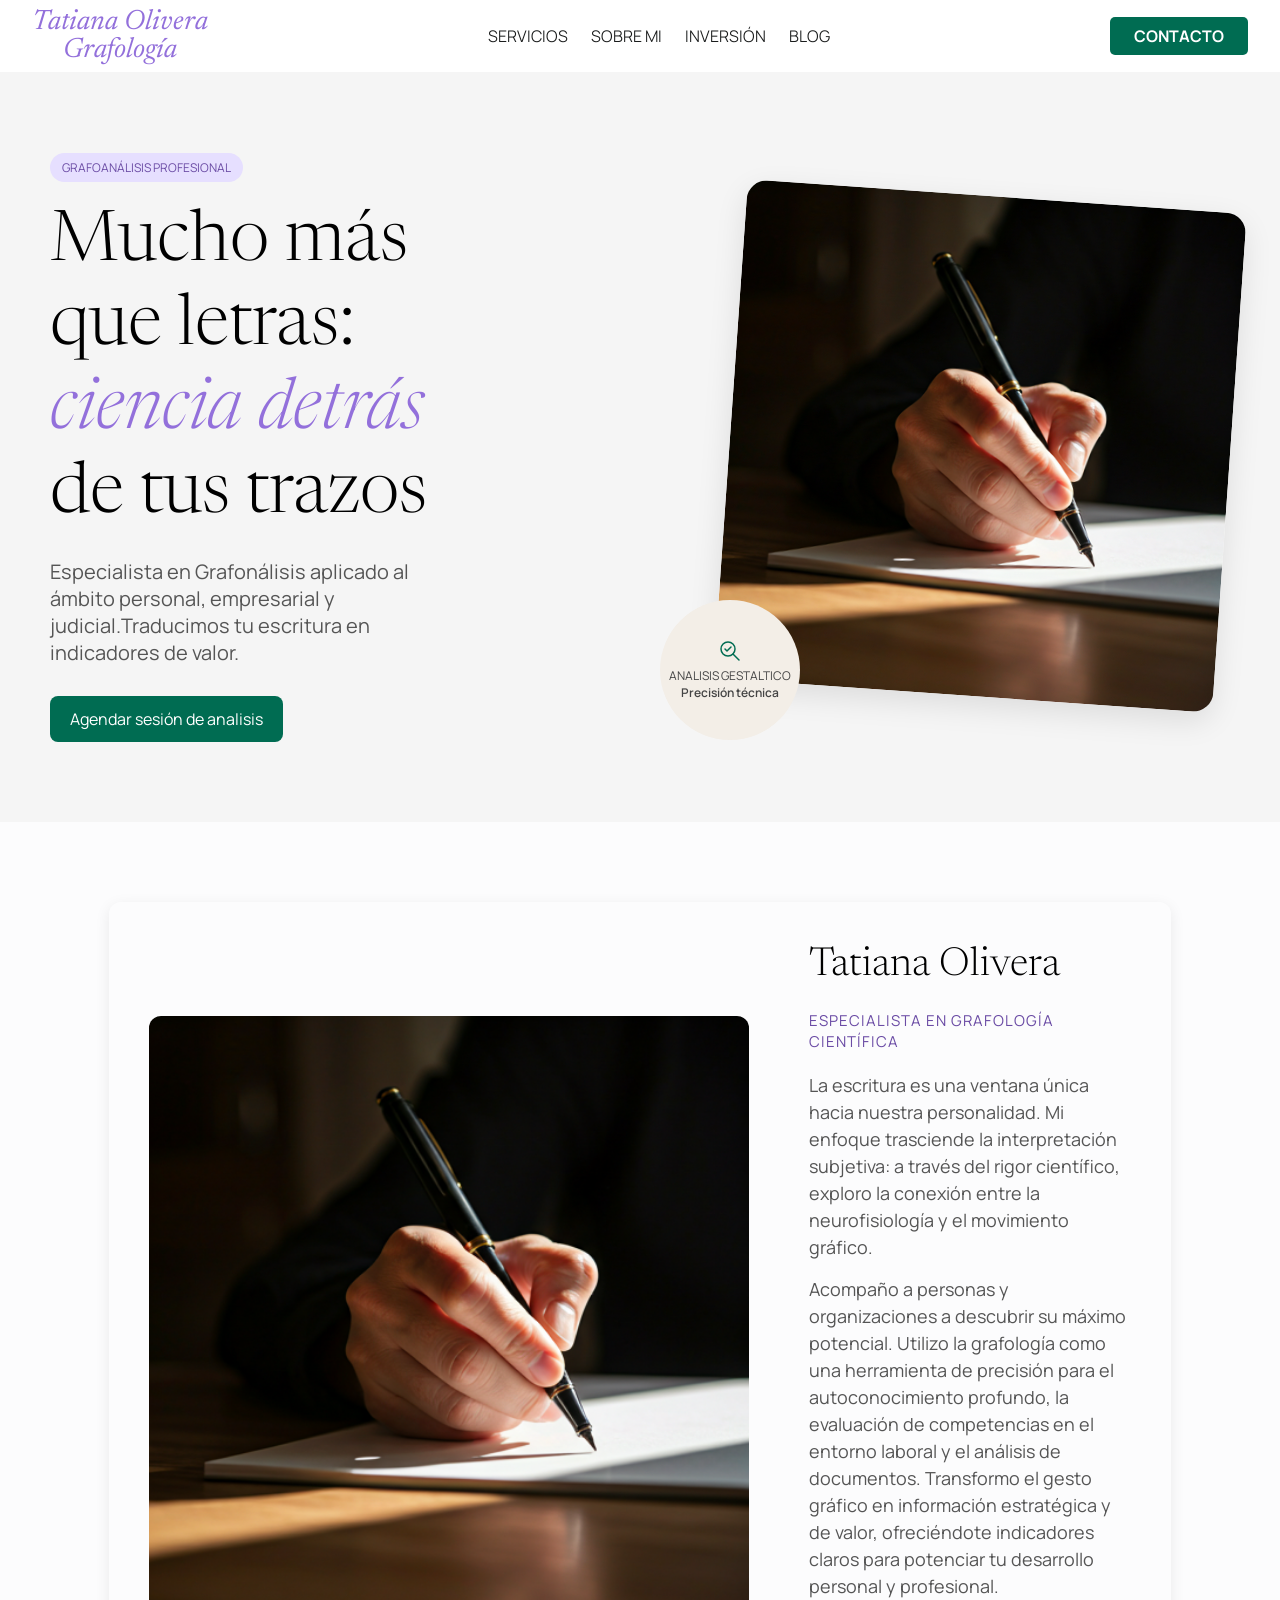
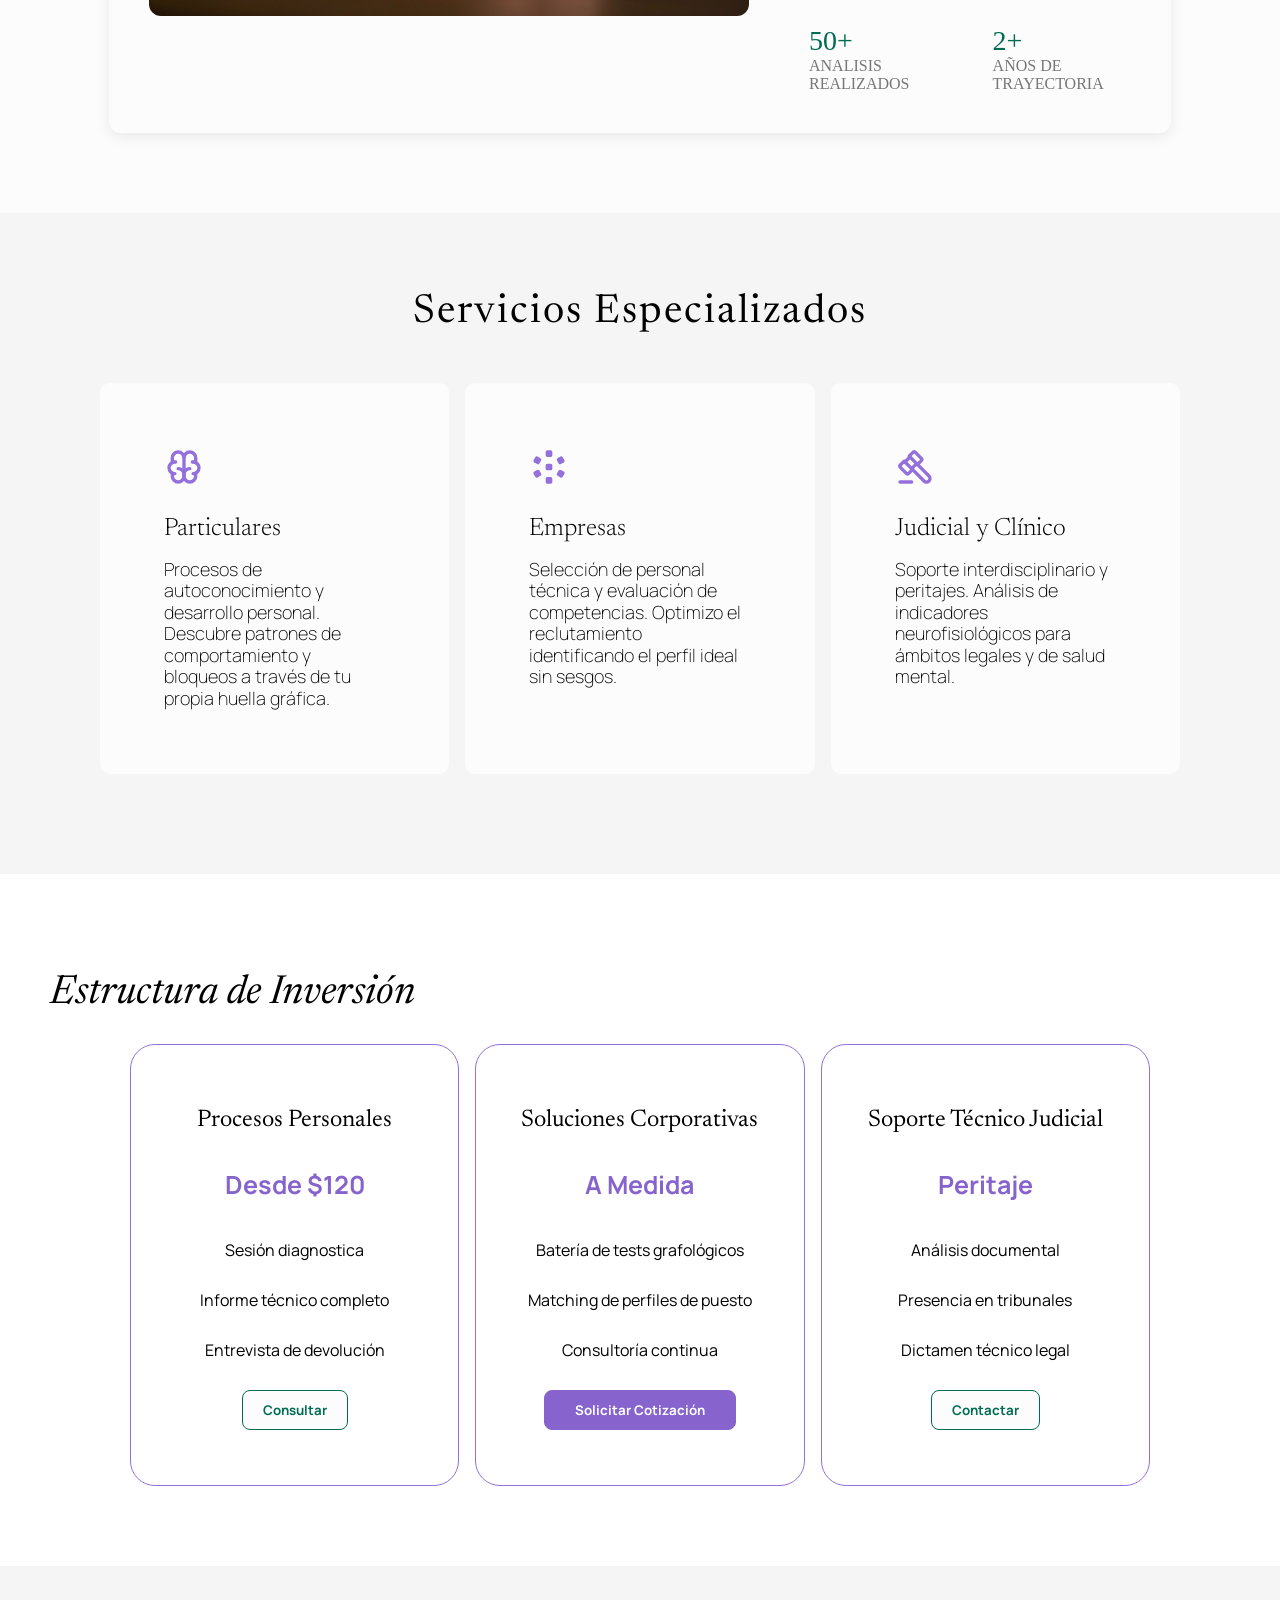
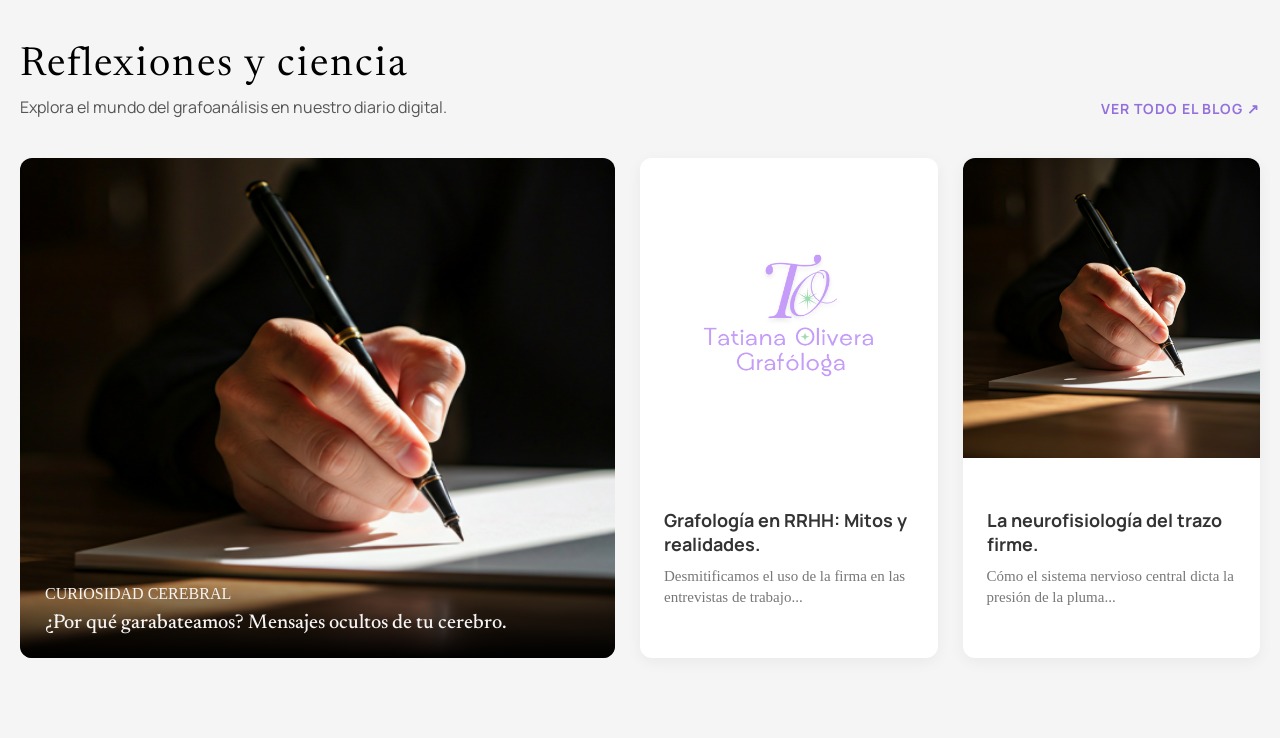
==== index.html @ deecbf87 "Sección Blog realizada, efecto de elevacion en los articles respectivos." ====
<!DOCTYPE HTML>
<html lang="es">
<head>
    <title>
        TO - Grafología
    </title>
    <meta charset="UTF-8">
    <meta name="viewport" content="width=device-width, initial-scale=1.0">
    <link rel="stylesheet" href="./styles.css">
    <link rel="preconnect" href="https://fonts.googleapis.com">
    <link rel="preconnect" href="https://fonts.gstatic.com" crossorigin>
    <link href="https://fonts.googleapis.com/css2?family=Manrope:wght@200..800&family=Newsreader:ital,opsz,wght@0,6..72,200..800;1,6..72,200..800&display=swap" rel="stylesheet">
    <link href="https://fonts.googleapis.com/css2?family=Playfair+Display:ital,wght@0,400..900;1,400..900&display=swap" rel="stylesheet">
</head>

<body>
 <header>
    <a href="#">
        <h2 class="logo-page">
            Tatiana Olivera
            <br>
            Grafología
        </h2>
    </a>

    <nav class="nav-search">
        <a href="#servicios">SERVICIOS</a>
        <a href="#sobre-mi">SOBRE MI</a>
        <a href="#inversion">INVERSIÓN</a>
        <a href="#blog">BLOG</a>
    </nav>

    <div class="boton-contacto">
        <a href="">CONTACTO</a>
    </div>
 </header>

 <main class="main-page">
    <section class="inicio">
        <div class="contenedor">
            <div class="texto">
                <span class="etiqueta">GRAFOANÁLISIS PROFESIONAL</span>
                <h1>
                    Mucho más que letras:
                    <span>ciencia detrás</span>
                    de tus trazos
                </h1>

                <p>
                    Especialista en Grafonálisis aplicado al ámbito personal, empresarial y judicial.Traducimos tu escritura en indicadores de valor.
                </p>
                <a href="#" class="btn-agendar">Agendar sesión de analisis</a>
            </div>
            <div class="imagen">
                <img src="unnamed.png" alt="Imagen mano escribiendo">
                <div class="circulito">
                    <div class="contenido-circulito">
                        <svg xmlns="http://www.w3.org/2000/svg" width="24" height="24" viewBox="0 0 24 24" fill="none" stroke="currentColor" stroke-width="1.5" stroke-linecap="round" stroke-linejoin="round" class="icon icon-tabler icons-tabler-outline icon-tabler-zoom-check"><path stroke="none" d="M0 0h24v24H0z" fill="none" /><path d="M3 10a7 7 0 1 0 14 0a7 7 0 1 0 -14 0" /><path d="M21 21l-6 -6" /><path d="M7 10l2 2l4 -4" /></svg>
                        <p>ANALISIS GESTALTICO<br><strong> Precisión técnica</strong></p>
                    </div>
                </div>
            </div>
        </div>
    </section>

    <section class="sobre-mi" id="sobre-mi">
        <div class="card-tati">
            <div class="imagen-tati">
                <img src="unnamed.png" alt="Imagen mano escribiendo">
            </div>
            
            <div class="texto">
                <h1>Tatiana Olivera</h1>
                <span class="titulo">ESPECIALISTA EN GRAFOLOGÍA CIENTÍFICA</span>
                <p>
                    La escritura es una ventana única hacia nuestra personalidad. Mi enfoque trasciende la interpretación subjetiva: a través del rigor científico, exploro la conexión entre la neurofisiología y el movimiento gráfico.
                </p>
                <p>
                    Acompaño a personas y organizaciones a descubrir su máximo potencial. Utilizo la grafología como una herramienta de precisión para el autoconocimiento profundo, la evaluación de competencias en el entorno laboral y el análisis de documentos. Transformo el gesto gráfico en información estratégica y de valor, ofreciéndote indicadores claros para potenciar tu desarrollo personal y profesional.
                </p>
                <div class="stats-analisis">
                    <div>
                        <span class="numbers">50+</span>
                        <span class="label">ANALISIS REALIZADOS</span>
                    </div>
                    <div>
                        <span class="numbers">2+</span>
                        <span class="label">AÑOS DE TRAYECTORIA</span>
                    </div>
                </div>
            </div>
        </div>
        
    </section>
    <section class="servicios" id="servicios">
        <div>
            <h2 class="servicios-titulo">Servicios Especializados</h2>
        </div>
        <footer>
            <article class="servicios-dedicados">
                <svg xmlns="http://www.w3.org/2000/svg" width="40" height="40" viewBox="0 0 24 24" fill="none" stroke="#9370db" stroke-width="2" stroke-linecap="round" stroke-linejoin="round" class="icon icon-tabler icons-tabler-outline icon-tabler-brain"><path stroke="none" d="M0 0h24v24H0z" fill="none" /><path d="M15.5 13a3.5 3.5 0 0 0 -3.5 3.5v1a3.5 3.5 0 0 0 7 0v-1.8" /><path d="M8.5 13a3.5 3.5 0 0 1 3.5 3.5v1a3.5 3.5 0 0 1 -7 0v-1.8" /><path d="M17.5 16a3.5 3.5 0 0 0 0 -7h-.5" /><path d="M19 9.3v-2.8a3.5 3.5 0 0 0 -7 0" /><path d="M6.5 16a3.5 3.5 0 0 1 0 -7h.5" /><path d="M5 9.3v-2.8a3.5 3.5 0 0 1 7 0v10" /></svg>
                <h3>Particulares</h3>
                <p>Procesos de autoconocimiento y desarrollo personal. Descubre patrones de comportamiento y bloqueos a través de tu propia huella gráfica.</p>
            </article>
            <article class="servicios-dedicados">
                <svg xmlns="http://www.w3.org/2000/svg" width="40" height="40" viewBox="0 0 24 24" fill="none" stroke="currentColor" stroke-width="2" stroke-linecap="round" stroke-linejoin="round" class="icon icon-tabler icons-tabler-outline icon-tabler-brand-denodo"><path stroke="none" d="M0 0h24v24H0z" fill="none" /><path d="M11 11h2v2h-2l0 -2" /><path d="M3.634 15.634l1.732 -1l1 1.732l-1.732 1l-1 -1.732" /><path d="M11 19h2v2h-2l0 -2" /><path d="M18.634 14.634l1.732 1l-1 1.732l-1.732 -1l1 -1.732" /><path d="M17.634 7.634l1.732 -1l1 1.732l-1.732 1l-1 -1.732" /><path d="M11 3h2v2h-2l0 -2" /><path d="M3.634 8.366l1 -1.732l1.732 1l-1 1.732l-1.732 -1" /></svg>
                <h3>Empresas</h3>
                <p>Selección de personal técnica y evaluación de competencias. Optimizo el reclutamiento identificando el perfil ideal sin sesgos.</p>
            </article>
            <article class="servicios-dedicados">
                <svg xmlns="http://www.w3.org/2000/svg" width="40" height="40" viewBox="0 0 24 24" fill="none" stroke="currentColor" stroke-width="2" stroke-linecap="round" stroke-linejoin="round" class="icon icon-tabler icons-tabler-outline icon-tabler-gavel"><path stroke="none" d="M0 0h24v24H0z" fill="none" /><path d="M13 10l7.383 7.418c.823 .82 .823 2.148 0 2.967a2.11 2.11 0 0 1 -2.976 0l-7.407 -7.385" /><path d="M6 9l4 4" /><path d="M13 10l-4 -4" /><path d="M3 21h7" /><path d="M6.793 15.793l-3.586 -3.586a1 1 0 0 1 0 -1.414l2.293 -2.293l.5 .5l3 -3l-.5 -.5l2.293 -2.293a1 1 0 0 1 1.414 0l3.586 3.586a1 1 0 0 1 0 1.414l-2.293 2.293l-.5 -.5l-3 3l.5 .5l-2.293 2.293a1 1 0 0 1 -1.414 0" /></svg>
                <h3>Judicial y Clínico</h3>
                <p>Soporte interdisciplinario y peritajes. Análisis de indicadores neurofisiológicos para ámbitos legales y de salud mental.</p>
            </article>
        </footer>
    </section>
    <section class="inversion" id="inversion">
        <div class="inversion-title">
            <h2>Estructura de Inversión</h2>
        </div>
        <footer>
            <div class="servicios-container">
                <article class="precios-servicios">
                    <h2>Procesos Personales</h2>
                    <h3>Desde $120</h3>
                    <p>Sesión diagnostica</p>
                    <p>Informe técnico completo</p>
                    <p>Entrevista de devolución</p>
    
                    <button class="consulta">Consultar</button>
                </article>
                <article class="precios-servicios" >
                    <span class="premium-badge">PREMIUM</span>
                    <h2>Soluciones Corporativas</h2>
                    <h3>A Medida</h3>
                    <p>Batería de tests grafológicos</p>
                    <p>Matching de perfiles de puesto</p>
                    <p>Consultoría continua</p>
                    <button class="cotizacion">Solicitar Cotización</button>
                </article>
                <article class="precios-servicios">
                    <h2>Soporte Técnico Judicial</h2>
                    <h3>Peritaje</h3>
                    <p>Análisis documental</p>
                    <p>Presencia en tribunales</p>
                    <p>Dictamen técnico legal</p>
                    <button class="consulta" type="submit">Contactar</button>
                </article>
            </div>
        </footer>
    </section>
    <section class="blog" id="blog">
        <div class="blog-info">
            <div class="blog-titles">
                <h2>Reflexiones y ciencia</h2>
                <p>Explora el mundo del grafoanálisis en nuestro diario digital.</p>
            </div>
            <a href="#" class="btn-ver-blog">VER TODO EL BLOG <span>↗</span></a>
        </div>
        <div class="articulos-blog">
            <article class="post-card-main">
                <div class="post-imagen">
                    <img src="unnamed.png" alt="imagen brand">
                    <div class="post-main-text">
                        <span class="post-categoria">CURIOSIDAD CEREBRAL</span>
                        <h3>¿Por qué garabateamos? Mensajes ocultos de tu cerebro.</h3>
                    </div>
                </div>
            </article>
            <article class="post-card">
                <img src="Logo_Primario_2.png" alt="Archivadores RRHH" class="post-thumb">
                <div class="post-content">
                    <h3>Grafología en RRHH: Mitos y realidades.</h3>
                    <p>Desmitificamos el uso de la firma en las entrevistas de trabajo...</p>
                </div>
            </article>

            <article class="post-card">
                <img src="unnamed.png" alt="Pluma estilográfica" class="post-thumb">
                <div class="post-content">
                    <h3>La neurofisiología del trazo firme.</h3>
                    <p>Cómo el sistema nervioso central dicta la presión de la pluma...</p>
                </div>
            </article>
        </div>
    </section>

    <section class="contacto"></section>
 </main>

</body>

</html>
---- styles.css ----
*{
    margin: 0;
    padding: 0;
    box-sizing: border-box;
}

:root{
    --primary: #9370DB;
    --secondary: #98FF98;
    --tertiary: #F5F5F5;
    --neutral: #FCFCFD;
    --white: #FFFFFF;
    --text-secundary: #cbd5e1
}

html{
    scroll-behavior: smooth;
}

header {
    font-family: 'Manrope', serif;
    border-bottom: 1px solid var(--tertiary);
    background-color: var(--white);
    display: flex;
    align-items: center;
    justify-content: space-between;
    gap: 2rem;
    padding: .5rem 2rem;
    position: sticky;
    top: 0;
    z-index: 1000;
    .logo-page{
        align-items: center;
        font-family: 'Newsreader', sans-serif;
        font-style: italic;
        color: var(--primary);
        font-size: 28px;
        font-weight: 400;
        text-align: center;
        text-wrap: balance;
    }
}
header a{
    text-decoration: none;
}

header .nav-search a{
    text-decoration: none;
    color: rgb(26, 28, 28);
    padding: 10px;
    font-weight: 350;
}

header .boton-contacto a{
    text-decoration: none;
    border: 1px;
    border-radius: 5px 5px 5px 5px;
    padding: .5rem 1.5rem;
    background-color: rgb(0, 108, 82);
    font-family: 'Manrope', sans-serif;
    font-weight: 700;
    color: var(--white);
}

body{
    background-color: var(--tertiary);
}

.inicio{
    padding: 80px 50px;
    background-color: var(--tertiary);
}

.contenedor{
    display: flex;
    align-items: center;
    gap: 300px;
    justify-content: center;
}

.texto{
    max-width: 500px;
}

.etiqueta{
    background-color: #E6DFFF;
    color: #6b4ca5;
    font-size: 12px;
    padding: 6px 12px;
    border-radius: 20px;
    display: inline-block;
    margin-bottom: 20px;
    font-family: 'Manrope', sans-serif;
}

.texto h1{
    font-family: 'Newsreader', serif;
    font-size: 70px;
    font-weight: 300;
    line-height: 1.2;
    margin-bottom: 20px;
}

.texto h1 span{
    color: var(--primary);
    font-style: italic;
}

.texto p{
    margin-bottom: 30px;
    font-family: 'Manrope', sans-serif;
    font-size: 20px;
    color: #555;
}

.btn-agendar{
    background-color: rgb(0, 108, 82);
    color: var(--white);
    text-decoration: none;
    padding: 12px 20px;
    border-radius: 8px;
    display: inline-block;    
    font-family: 'Manrope', sans-serif;
}

.imagen {
    position: relative;
}

.imagen img{
    width: 500px;
    border-radius: 20px;
    transform: rotate(4deg);
    box-shadow: 0 10px 30px rgba(0, 0, 0, 0.1)
}
.circulito{
    position: absolute;
    bottom: -40px;
    transform: translateX(-50%);
    width: 140px;
    height: 140px;
    background-color: #f3eee7;
    border-radius: 50%;
    display: flex;
    align-items: center;
    justify-content: center;

}
.contenido-circulito{
    text-align: center;
    font-size: 12px;
    font-family: 'Manrope', sans-serif;
    color: #444;
}
.contenido-circulito strong{
    font-weight: 600;
}

.contenido-circulito svg{
    color: rgb(0, 108, 82);
}

.sobre-mi{
    background-color: var(--neutral);
    padding: 80px 50px;
}

.card-tati{
    display: flex;
    gap: 60px;
    width: 90%;
    max-width: 1500px;
    margin: auto;
    border-radius: 12px;
    padding: 40px;
    box-shadow: 0 4px 15px rgba(0, 0, 0, 0.08);
    align-items: center;
}

.card-tati .imagen-tati img{
    width: 600px;
    height: 100%;
    object-fit: cover;
    border-radius: 12px;
}

.card-tati .texto{
    flex: 1;
}

.card-tati .texto h1{
    font-size: 40px;
}

.card-tati .texto .titulo {
    color: #6b4ca5;
    font-size: 15px;
    border-radius: 20px;
    display: inline-block;
    margin-bottom: 20px;
    font-family: 'Manrope', sans-serif;
    letter-spacing: 1px;
}

.card-tati .texto p{
    line-height: 1.5;
    margin-bottom: 15px;
    font-size: 18px;
}

.stats-analisis{
    display: flex;
    gap: 50px;
    margin-top: 25px;
}

.numbers{
    font-size: 28px;
    display: block;
    color: rgb(0, 108, 82);
}

.label{
    color: #777;
}

.servicios{
    background-color: var(--tertiary);
    padding: 50px 50px;
}

.servicios div{
    margin-top: 30px;
    text-align: center;
    display: grid;
    justify-items: center;
    justify-content: center;
    background-color: var(--tertiary);
}

.servicios-titulo {
    font-family: 'Newsreader', sans-serif;
    font-size: 40px;
    font-weight: 400;
    letter-spacing: 2px;
}

.servicios-dedicados svg{
    color: var(--primary);
    margin-bottom: 20px;
}

.servicios footer{
    display: grid;
    gap: 1rem;
    max-width: 0 auto;
    padding: 50px;
    grid-template-columns: repeat(auto-fit, minmax(280px, 2fr));
}

.servicios-dedicados{
    background-color: var(--neutral);
    border-radius: 10px;
    padding: 4rem;
    justify-content: center;
}

.servicios-dedicados h3{
    line-height: 1.5;
    font-family: 'Newsreader', serif;
    font-size: 25px;
    font-weight: 300;
    &:hover{
        color: var(--primary);
    }
}

.servicios-dedicados p{
    line-height: 1.2;
    font-size: 18px;
    margin-top: 10px;
    font-family: 'Manrope', serif;
    font-weight: 150;
}

.inversion{
    background-color: var(--white);
    padding: 50px 50px;
}

.inversion .inversion-title{
    align-items: center;
    justify-content: center;
    margin-top: 50px;
    justify-items: center;
    border-bottom: none;
}
.inversion .inversion-title h2{
    font-family: 'Newsreader', sans-serif;
    font-size: 40px;
    font-weight: 400;
    font-style: italic;
    letter-spacing: 2;
}

.inversion .servicios-container{
    display: grid;
    gap: 1rem;
    max-width: 0 auto;
    padding: 30px 80px;
    grid-template-columns: repeat(auto-fit, minmax(320px, 2fr));
}

.precios-servicios{
    border: 0.2px solid var(--primary);
    text-align: center;
    padding: 50px 40px ;
    line-height: 50px;
    border-radius: 25px;
    gap: 50px;
}

.precios-servicios h2{
    font-family: 'Newsreader';
    font-weight: 400;
}

.precios-servicios h3{
    color: #8663CD;
    font-family: 'Manrope';
    font-weight: 700;
    font-size: 25px;
    margin-bottom: 15px;
    margin-top: 15px;
}

.precios-servicios p{
    font-family: 'Manrope';
    font-size: 16px;
}

.precios-servicios span{
    border: 2px solid var(--primary);
    position: absolute;
    top: -1px;
    right: -1px;
    background-color: #8663CD;
    color: var(--white);
    font-family: 'Manrope', sans-serif;
    font-size: 12px;
    border-radius: 0 23px 0 8px;
    letter-spacing: 1px;
    padding: 2px 5px;
    font-weight: 700;
}

.consulta{
    border: 1px solid rgb(0, 108, 82);
    background-color: var(--neutral);
    color: rgb(0, 108, 82);
    font-family: 'Manrope';
    padding: 10px 20px  ;
    border-radius: 8px;
    font-weight: 700;
    margin-top: 15px;
    cursor: pointer;
    &:hover{
        background-color: rgb(0, 108, 82);
        color: var(--white);
    }

}

.cotizacion{
    background-color: #8663CD;
    border-radius: 8px;
    padding: 10px 30px;
    color: var(--white);
    font-weight: 700;
    font-family: 'Manrope', sans-serif;
    cursor: pointer;
    margin-top: 15px;
    border: 1px solid #8663CD;
}

.blog{
    background-color: var(--tertiary);
    padding: 80px 20px;
}

.blog-info{
    display: flex;
    align-items: flex-end;
    justify-content: space-between;
    margin-bottom: 40px;
}

.blog-titles h2{
    font-family: 'Newsreader', sans-serif;
    font-weight: 400;
    font-size: 40px;
    letter-spacing: 2px;
}

.blog-titles p{
    font-family: 'Manrope', serif;
    color: #555;
    margin-top: 10px;
}

.blog-info .btn-ver-blog{
    text-decoration: none;
    color: var(--primary);
    font-family: 'Manrope', serif;
    font-weight: 700;
    font-size: 14px;
    letter-spacing: 1px;
}

.blog-info, .articulos-blog{
    max-width: 1600px;
    margin-left: auto;
    margin-right: auto;
    width: 100%;
}

.articulos-blog{
    display: grid;
    grid-template-columns: 2fr 1fr 1fr;
    gap: 25px;
    max-width: 1600px;
    margin-top: 0 auto;
    grid-auto-rows: 500px;
}

.post-card{
    background-color: var(--white);
    border-radius: 12px;
    overflow: hidden;
    box-shadow: 0 4px 15px rgba(0, 0, 0, 0.05);
    display: flex;
    flex-direction: column;
}

.post-card-main{
    position: relative;
    border-radius: 25px;
}

.post-card-main .post-imagen{
    height: 100%;
    border-radius: 12px;
}

.post-card-main img{
    width: 100%;
    height: 100%;
    object-fit: cover;
    border-radius: 12px;
}

.post-main-text{
    position: absolute;
    bottom: 0;
    left: 0;
    padding: 25px;
    color: var(--tertiary);
    width: 100%;
    background: linear-gradient(transparent, rgba(0,0,0,1));
    border-radius: 0 0 12px 12px;
}

.post-main-text h3{
    font-family: 'Newsreader', sans-serif;
    font-size: 20px;
    margin-top: 10px;
    font-weight: 500;
}

.post-thumb {
    width: 100%;
    height: 60%;
    object-fit: cover;
    display: block;
}
.post-content{
    padding: 24px;
    justify-content: center;
    display: flex;
    flex-direction: column;
    flex-grow: 1;
}

.post-content h3{
    font-family: 'Manrope', serif;
    font-size: 18px;
    margin-bottom: 10px;
    color: #333;
}

.post-content p{
    font-size: 15px;
    color: #777;
    line-height: 1.4;
}

.servicios-dedicados, 
.precios-servicios, 
.post-card, 
.post-card-main {
    transition: transform 0.4s cubic-bezier(0.175, 0.885, 0.32, 1.275), 
                box-shadow 0.4s ease;
    cursor: pointer;
}

.servicios-dedicados:hover, 
.precios-servicios:hover, 
.post-card:hover, 
.post-card-main:hover {
    
    transform: translateY(-12px) scale(1.02); 
    box-shadow: 0 20px 40px rgba(147, 112, 219, 0.2); 
}

.precios-servicios:hover{
    background-color: var(--tertiary);
}

@media (max-width: 1024px) {
    /* Tablets */
    
    header {
        gap: 1rem;
        padding: .5rem 1.5rem;
    }
    header .nav-search a {
        padding: 6px;
        font-size: 14px;
    }
 
    
    .inicio {
        padding: 60px 30px;
    }

    .contenedor {
        gap: 60px;
    }

    .texto h1 {
        font-size: 50px;
    }
    .texto p {
        font-size: 17px;
    }

    .imagen img {
        width: 340px;
    }
 
    
    .sobre-mi {
        padding: 60px 30px;
    }

    .card-tati {
        gap: 40px;
        width: 100%;
        padding: 30px;
    }
    .card-tati .imagen-tati img {
        width: 340px;
    }
    .card-tati .texto h1 {
        font-size: 32px;
    }
    .card-tati .texto p {
        font-size: 16px;
    }
 
    .servicios {
        padding: 40px 20px;
    }
    .servicios footer {
        padding: 30px 20px;
        grid-template-columns: repeat(auto-fit, minmax(240px, 1fr));
    }
    .servicios-dedicados {
        padding: 2.5rem;
    }
 
    .inversion {
        padding: 40px 20px;
    }
    .inversion .servicios-container {
        padding: 20px 20px;
        grid-template-columns: repeat(auto-fit, minmax(260px, 1fr));
    }
    .articulos-blog{
        grid-template-columns: 1fr 1fr;
    }
    .post-main-text h3{
        font-size: 18px;
    }
}

@media (max-width: 600px) {
 
    /* Celular */
    header {
        padding: .75rem 1.2rem;
        gap: .5rem;
    }
    header .nav-search {
        display: none;
    }
    header .logo-page {
        font-size: 22px;
    }
    header .boton-contacto a {
        padding: .4rem 1rem;
        font-size: 13px;
    }
 
    
    .inicio {
        padding: 50px 20px 70px;
    }
    .contenedor {
        flex-direction: column;
        gap: 40px;
        align-items: flex-start;
    }
    .texto {
        max-width: 100%;
    }
    .texto h1 {
        font-size: 38px;
    }
    .texto p {
        font-size: 16px;
    }
    .btn-agendar {
        width: 100%;
        text-align: center;
    }
    .imagen {
        width: 100%;
        display: flex;
        justify-content: center;
        margin-bottom: 60px; 
    }
    .imagen img {
        width: 100%;
        max-width: 340px;
        transform: rotate(2deg);
    }
    .circulito {
        width: 120px;
        height: 120px;
        bottom: -50px;
        left: 50%;
    }
 
    
    .sobre-mi {
        padding: 50px 20px;
    }
    .card-tati {
        flex-direction: column;
        gap: 30px;
        padding: 20px;
        width: 100%;
    }
    .card-tati .imagen-tati img {
        width: 100%;
        max-width: 100%;
    }
    .card-tati .texto h1 {
        font-size: 28px;
    }
    .card-tati .texto p {
        font-size: 15px;
    }
    .stats-analisis {
        gap: 30px;
    }
 
    
    .servicios {
        padding: 40px 16px;
    }
    .servicios-titulo {
        font-size: 30px;
    }
    .servicios footer {
        padding: 20px 0;
        grid-template-columns: 1fr;
    }
    .servicios-dedicados {
        padding: 2rem;
    }
    .servicios-dedicados p {
        font-size: 16px;
    }
 
    
    .inversion {
        padding: 40px 16px;
    }
    .inversion header {
        margin-top: 20px;
    }
    .inversion header h2 {
        font-size: 30px;
    }
    .inversion .servicios-container {
        padding: 20px 0;
        grid-template-columns: 1fr;
    }
    .precios-servicios {
        padding: 40px 24px;
        line-height: 40px;
    }

    .blog-info{
        flex-direction: column;
        align-items: flex-start;
        gap: 20px;
    }

    .articulos-blog{
        grid-template-columns: 1fr;
    }
}
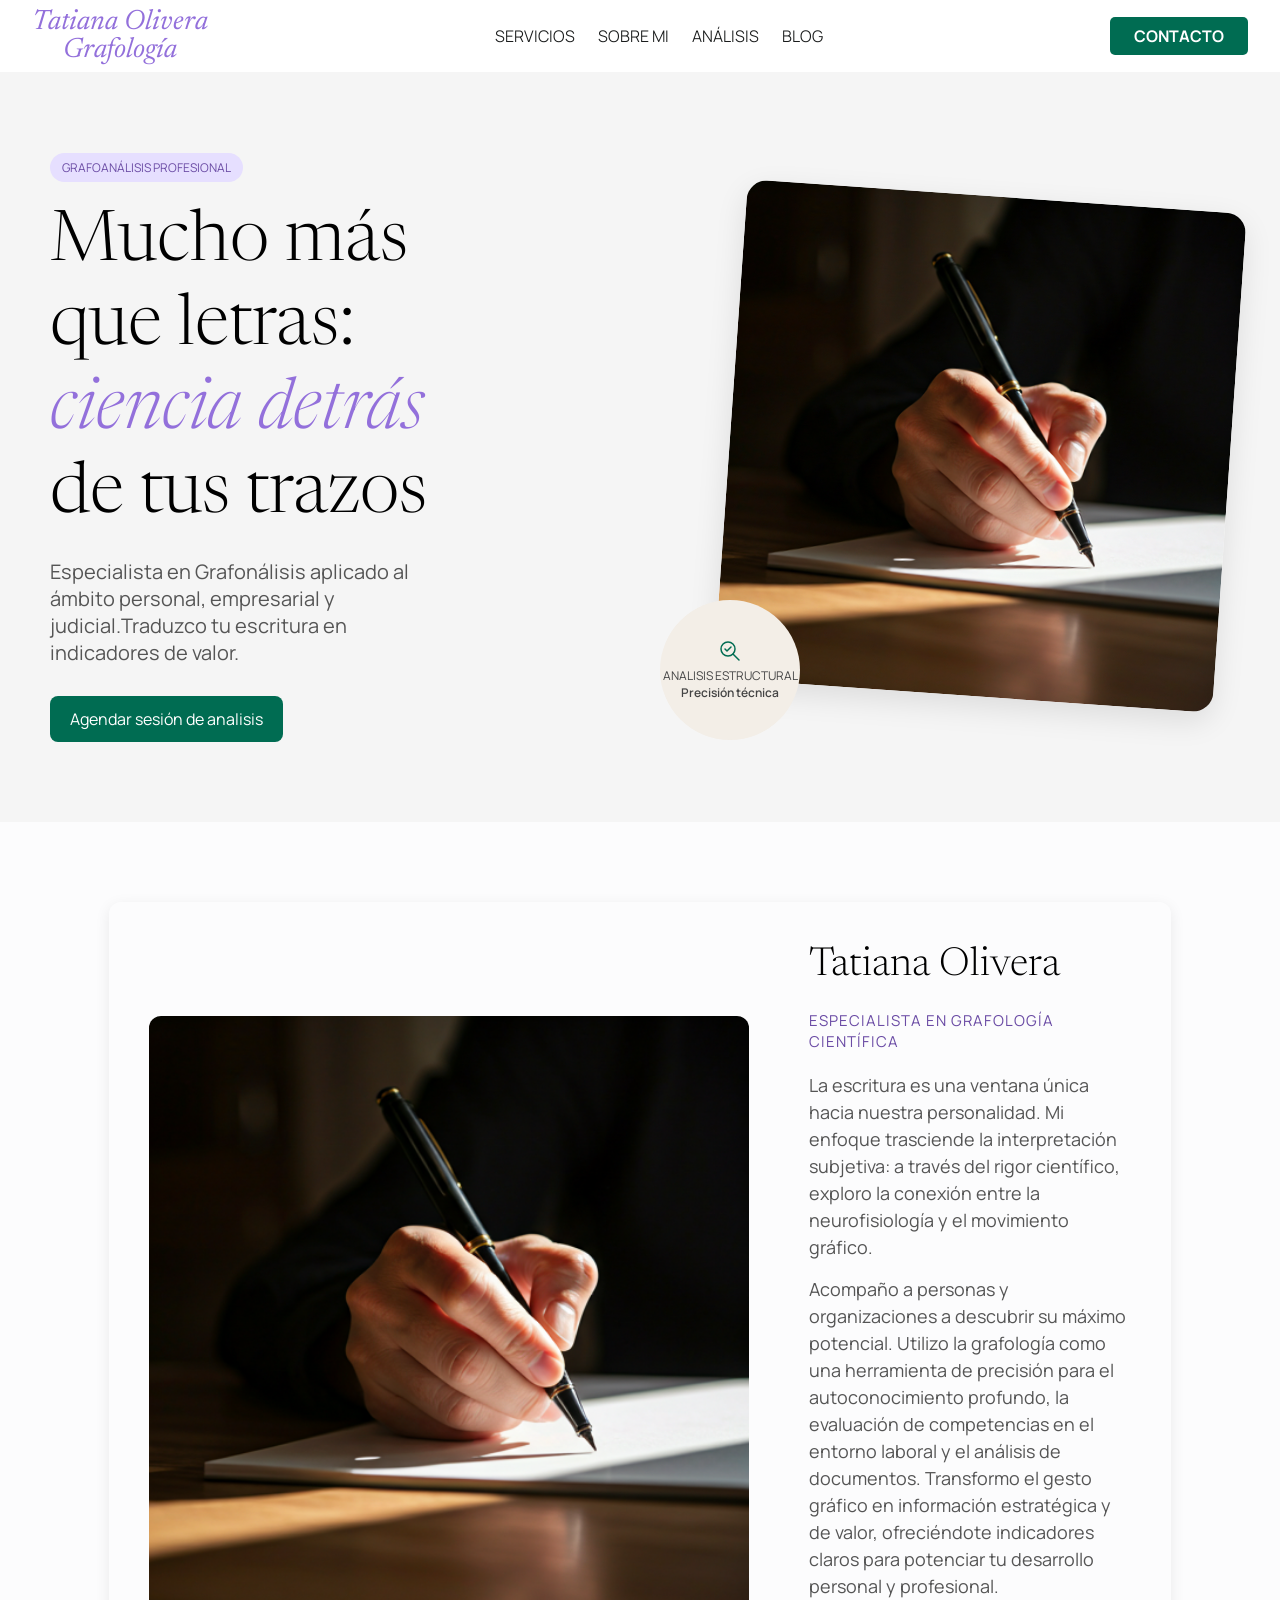
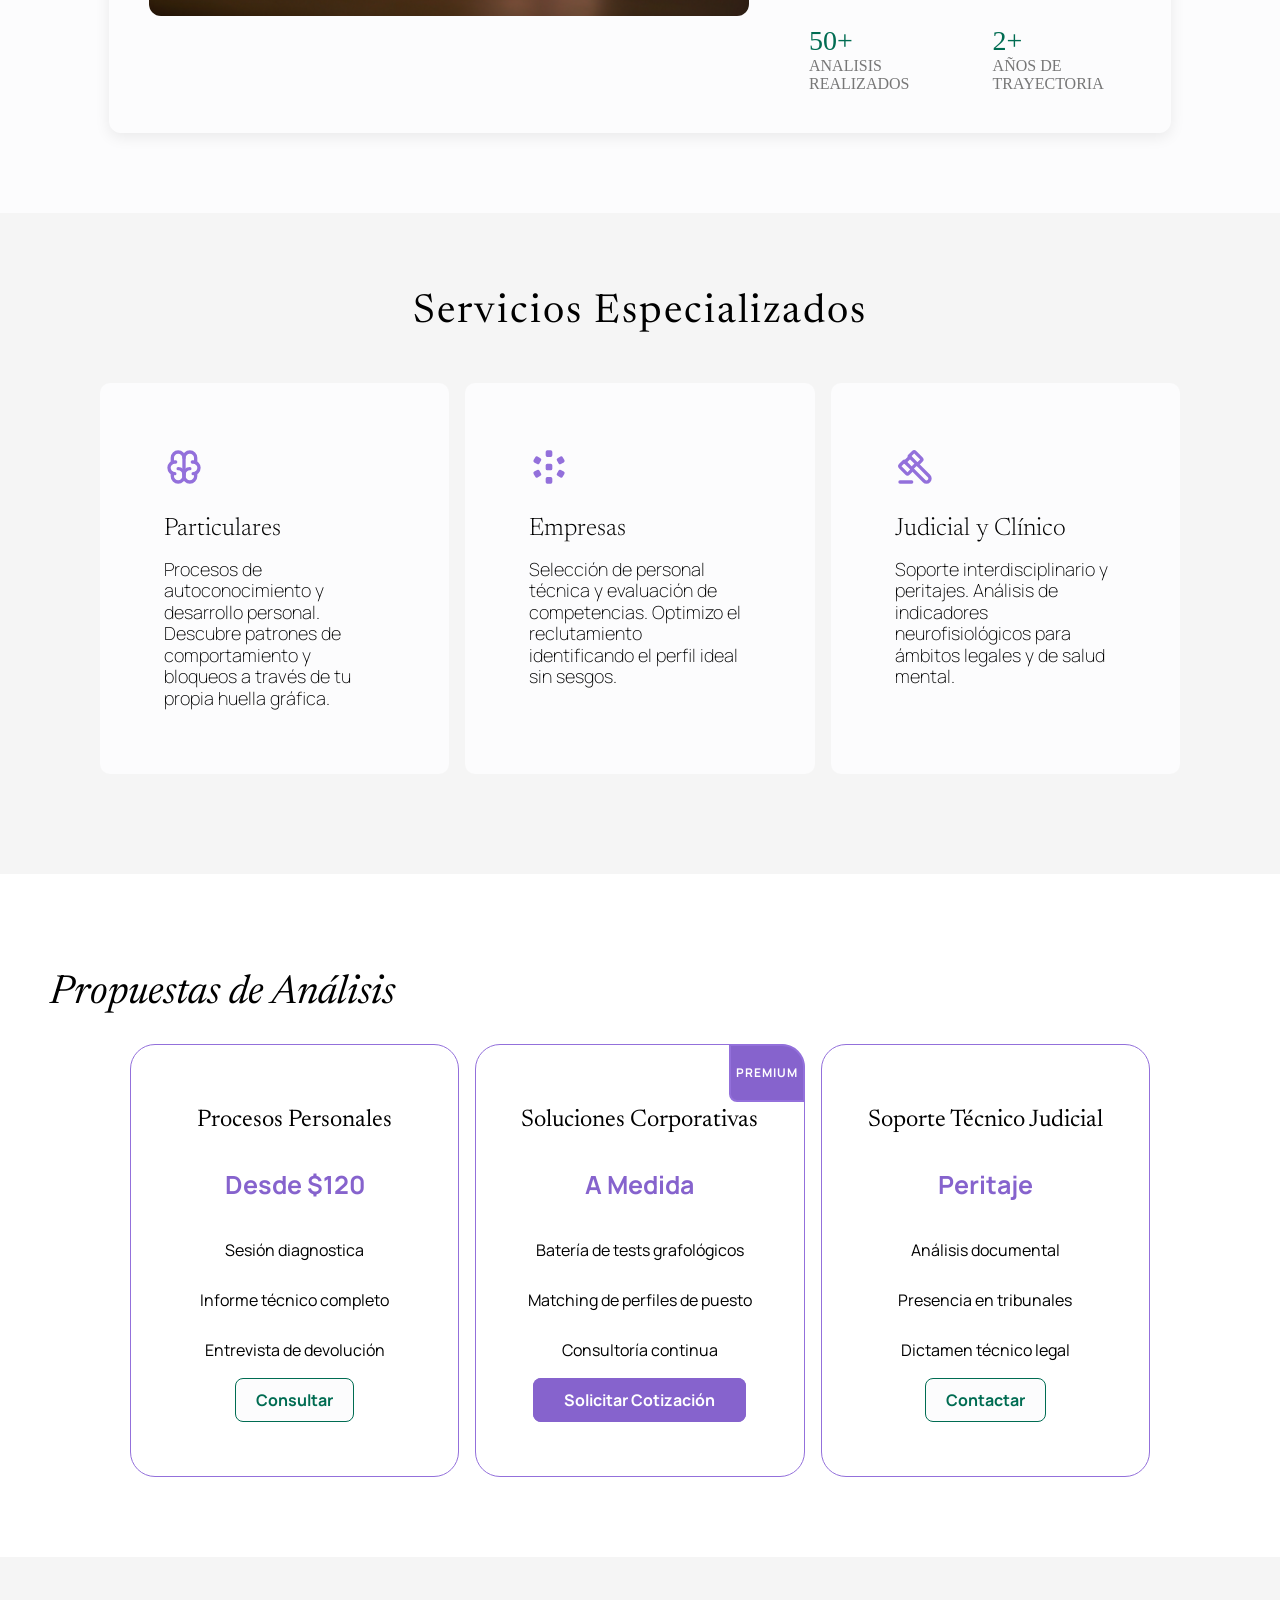
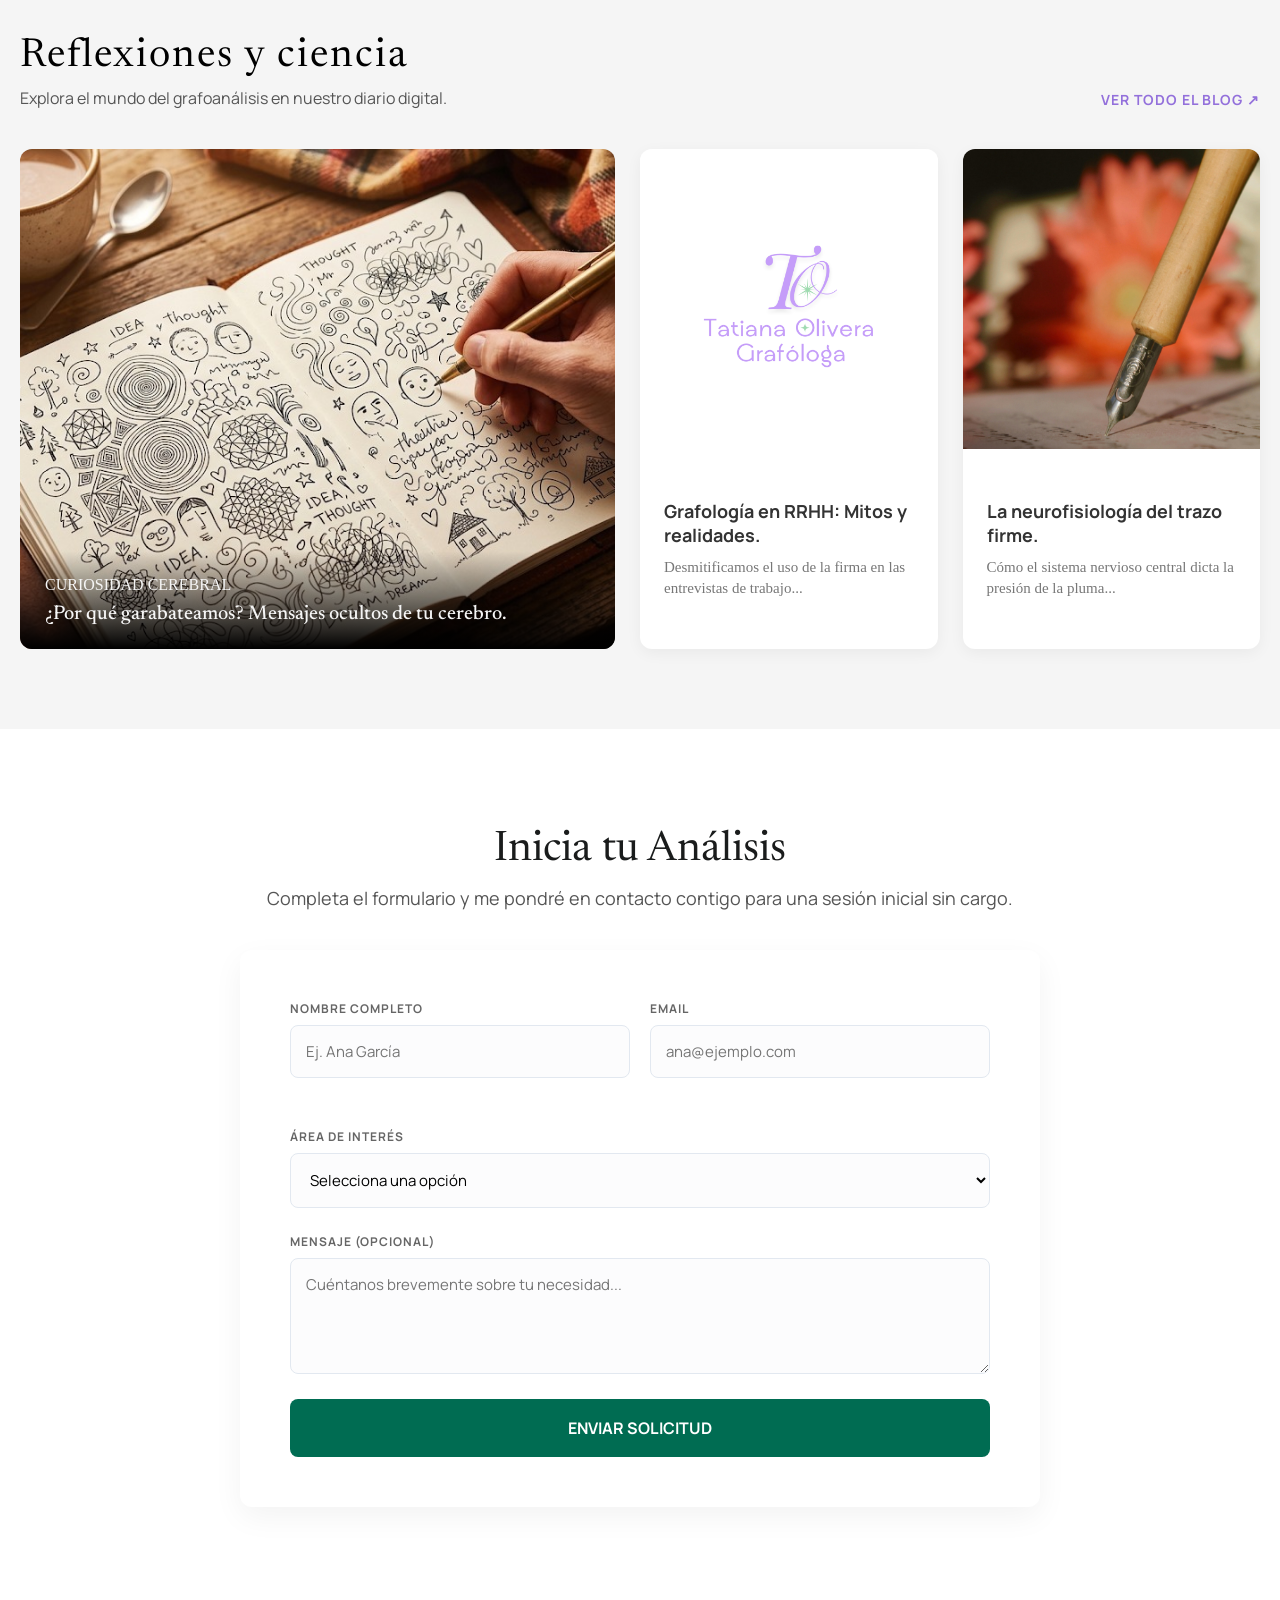
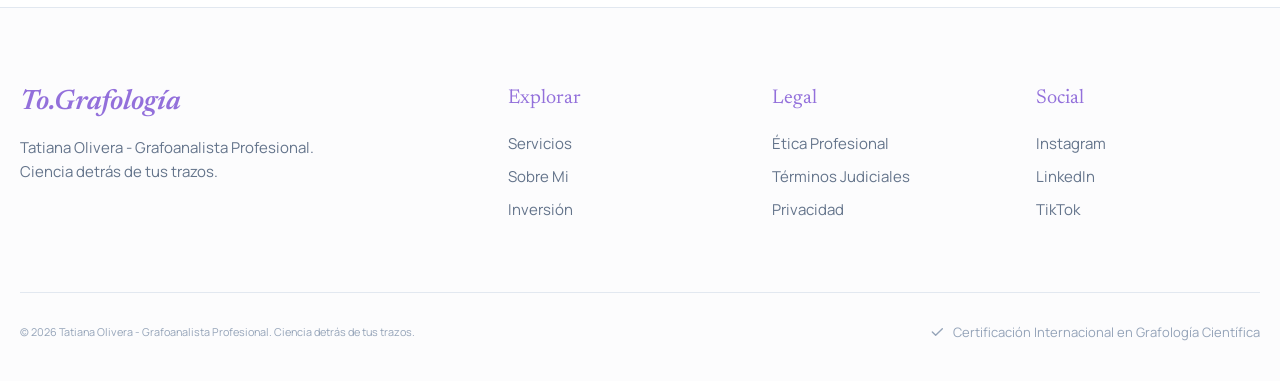
==== commit 5395d390: "Sección contacto y footer realizados, cambio de fotos en los articles del blog" ====
--- a/index.html
+++ b/index.html
@@ -11,6 +11,7 @@
     <link rel="preconnect" href="https://fonts.gstatic.com" crossorigin>
     <link href="https://fonts.googleapis.com/css2?family=Manrope:wght@200..800&family=Newsreader:ital,opsz,wght@0,6..72,200..800;1,6..72,200..800&display=swap" rel="stylesheet">
     <link href="https://fonts.googleapis.com/css2?family=Playfair+Display:ital,wght@0,400..900;1,400..900&display=swap" rel="stylesheet">
+    <link rel="icon" href="to_logo.png">
 </head>
 
 <body>
@@ -26,12 +27,12 @@
     <nav class="nav-search">
         <a href="#servicios">SERVICIOS</a>
         <a href="#sobre-mi">SOBRE MI</a>
-        <a href="#inversion">INVERSIÓN</a>
+        <a href="#inversion">ANÁLISIS</a>
         <a href="#blog">BLOG</a>
     </nav>
 
     <div class="boton-contacto">
-        <a href="">CONTACTO</a>
+        <a href="#contacto">CONTACTO</a>
     </div>
  </header>
 
@@ -47,16 +48,16 @@
                 </h1>
 
                 <p>
-                    Especialista en Grafonálisis aplicado al ámbito personal, empresarial y judicial.Traducimos tu escritura en indicadores de valor.
+                    Especialista en Grafonálisis aplicado al ámbito personal, empresarial y judicial.Traduzco tu escritura en indicadores de valor.
                 </p>
-                <a href="#" class="btn-agendar">Agendar sesión de analisis</a>
+                <a href="#contacto" class="btn-agendar">Agendar sesión de analisis</a>
             </div>
             <div class="imagen">
                 <img src="unnamed.png" alt="Imagen mano escribiendo">
                 <div class="circulito">
                     <div class="contenido-circulito">
                         <svg xmlns="http://www.w3.org/2000/svg" width="24" height="24" viewBox="0 0 24 24" fill="none" stroke="currentColor" stroke-width="1.5" stroke-linecap="round" stroke-linejoin="round" class="icon icon-tabler icons-tabler-outline icon-tabler-zoom-check"><path stroke="none" d="M0 0h24v24H0z" fill="none" /><path d="M3 10a7 7 0 1 0 14 0a7 7 0 1 0 -14 0" /><path d="M21 21l-6 -6" /><path d="M7 10l2 2l4 -4" /></svg>
-                        <p>ANALISIS GESTALTICO<br><strong> Precisión técnica</strong></p>
+                        <p>ANALISIS ESTRUCTURAL<br><strong> Precisión técnica</strong></p>
                     </div>
                 </div>
             </div>
@@ -116,7 +117,7 @@
     </section>
     <section class="inversion" id="inversion">
         <div class="inversion-title">
-            <h2>Estructura de Inversión</h2>
+            <h2>Propuestas de Análisis</h2>
         </div>
         <footer>
             <div class="servicios-container">
@@ -127,16 +128,18 @@
                     <p>Informe técnico completo</p>
                     <p>Entrevista de devolución</p>
     
-                    <button class="consulta">Consultar</button>
+                    <a href="#contacto" class="consulta">
+                        Consultar
+                    </a>
                 </article>
-                <article class="precios-servicios" >
+                <article class="precios-servicios" style="position: relative;">
                     <span class="premium-badge">PREMIUM</span>
                     <h2>Soluciones Corporativas</h2>
                     <h3>A Medida</h3>
                     <p>Batería de tests grafológicos</p>
                     <p>Matching de perfiles de puesto</p>
                     <p>Consultoría continua</p>
-                    <button class="cotizacion">Solicitar Cotización</button>
+                    <a href="#contacto" class="cotizacion">Solicitar Cotización</a>
                 </article>
                 <article class="precios-servicios">
                     <h2>Soporte Técnico Judicial</h2>
@@ -144,7 +147,8 @@
                     <p>Análisis documental</p>
                     <p>Presencia en tribunales</p>
                     <p>Dictamen técnico legal</p>
-                    <button class="consulta" type="submit">Contactar</button>
+                    <a href="#contacto" class="consulta">Contactar</a>
+                    
                 </article>
             </div>
         </footer>
@@ -160,8 +164,8 @@
         <div class="articulos-blog">
             <article class="post-card-main">
                 <div class="post-imagen">
-                    <img src="unnamed.png" alt="imagen brand">
-                    <div class="post-main-text">
+                    <img src="garabatos.jpeg" alt="imagen brand">
+                    <div class="post-main-text">    
                         <span class="post-categoria">CURIOSIDAD CEREBRAL</span>
                         <h3>¿Por qué garabateamos? Mensajes ocultos de tu cerebro.</h3>
                     </div>
@@ -176,7 +180,7 @@
             </article>
 
             <article class="post-card">
-                <img src="unnamed.png" alt="Pluma estilográfica" class="post-thumb">
+                <img src="escritura.jpg" alt="Pluma estilográfica" class="post-thumb">
                 <div class="post-content">
                     <h3>La neurofisiología del trazo firme.</h3>
                     <p>Cómo el sistema nervioso central dicta la presión de la pluma...</p>
@@ -185,9 +189,83 @@
         </div>
     </section>
 
-    <section class="contacto"></section>
+    <section class="contacto" id="contacto">
+        <div class="contacto-container">
+        <div class="contacto-header">
+            <h2>Inicia tu Análisis</h2>
+            <p>Completa el formulario y me pondré en contacto contigo para una sesión inicial sin cargo.</p>
+        </div>
+
+        <form action="#" class="contacto-form">
+            <div class="form-row">
+                <div class="form-group">
+                    <label for="nombre">NOMBRE COMPLETO</label>
+                    <input type="text" id="nombre" placeholder="Ej. Ana García" required>
+                </div>
+                <div class="form-group">
+                    <label for="email">EMAIL</label>
+                    <input type="email" id="email" placeholder="ana@ejemplo.com" required>
+                </div>
+            </div>
+
+            <div class="form-group">
+                <label for="interes">ÁREA DE INTERÉS</label>
+                <select id="interes" required>
+                    <option value="" disabled selected>Selecciona una opción</option>
+                    <option value="personal">Análisis Personal (Autoconocimiento)</option>
+                    <option value="empresarial">Selección de Personal / RRHH</option>
+                    <option value="judicial">Peritaje Judicial / Documentológico</option>
+                </select>
+            </div>
+
+            <div class="form-group">
+                <label for="mensaje">MENSAJE (OPCIONAL)</label>
+                <textarea id="mensaje" rows="4" placeholder="Cuéntanos brevemente sobre tu necesidad..."></textarea>
+            </div>
+
+            <button type="submit" class="btn-enviar">ENVIAR SOLICITUD</button>
+        </form>
+    </div>
+    </section>
  </main>
-
 </body>
-
+<footer class="main-footer">
+    <div class="footer-container">
+        <div class="footer-top">
+            <div class="footer-brand">
+                <h2 class="footer-logo">To.Grafología</h2>
+                <p>Tatiana Olivera - Grafoanalista Profesional.<br>Ciencia detrás de tus trazos.</p>
+            </div>
+            
+            <div class="footer-nav-col">
+                <h3>Explorar</h3>
+                <a href="#servicios">Servicios</a>
+                <a href="#sobre-mi">Sobre Mi</a>
+                <a href="#inversion">Inversión</a>
+            </div>
+
+            <div class="footer-nav-col">
+                <h3>Legal</h3>
+                <a href="#">Ética Profesional</a>
+                <a href="#">Términos Judiciales</a>
+                <a href="#">Privacidad</a>
+            </div>
+
+            <div class="footer-nav-col">
+                <h3>Social</h3>
+                <a href="https://www.instagram.com/to.grafologia" target="_blank" rel="noopener noreferrer">Instagram</a>
+                <a href="https://www.linkedin.com/in/tatiana-olivera-139324359" target="_blank" rel="noopener noreferrer">LinkedIn</a>
+                <a href="https://www.tiktok.com/@to.grafologia" target="_blank" rel="noopener noreferrer">TikTok</a>
+            </div>
+        </div>
+
+        <div class="footer-bottom">
+            <small>&copy; 2026 Tatiana Olivera - Grafoanalista Profesional. Ciencia detrás de tus trazos.</small>
+            <div class="footer-cert">
+                <svg xmlns="http://www.w3.org/2000/svg" width="16" height="16" viewBox="0 0 24 24" fill="none" stroke="currentColor" stroke-width="2" stroke-linecap="round" stroke-linejoin="round" class="icon-check"><path stroke="none" d="M0 0h24v24H0z" fill="none"/><path d="M5 12l5 5l10 -10" /></svg>
+                <span>Certificación Internacional en Grafología Científica</span>
+            </div>
+        </div>
+    </div>
+</footer>
 </html>
--- a/styles.css
+++ b/styles.css
@@ -16,6 +16,8 @@
 html{
     scroll-behavior: smooth;
 }
+
+/* -- NavBar */
 
 header {
     font-family: 'Manrope', serif;
@@ -65,6 +67,7 @@
 body{
     background-color: var(--tertiary);
 }
+/* Sección inicio -- */
 
 .inicio{
     padding: 80px 50px;
@@ -160,6 +163,8 @@
     color: rgb(0, 108, 82);
 }
 
+/* -- Sección sobre mi -- */ 
+
 .sobre-mi{
     background-color: var(--neutral);
     padding: 80px 50px;
@@ -228,6 +233,8 @@
     background-color: var(--tertiary);
     padding: 50px 50px;
 }
+
+/* -- Sección servicios -- */
 
 .servicios div{
     margin-top: 30px;
@@ -364,12 +371,13 @@
     font-weight: 700;
     margin-top: 15px;
     cursor: pointer;
+    text-decoration: none;
     &:hover{
         background-color: rgb(0, 108, 82);
-        color: var(--white);
-    }
-
-}
+        color: var(--white) !important;
+    }
+}
+
 
 .cotizacion{
     background-color: #8663CD;
@@ -381,7 +389,10 @@
     cursor: pointer;
     margin-top: 15px;
     border: 1px solid #8663CD;
-}
+    text-decoration: none;
+}
+
+/* -- Sección Blog -- */ 
 
 .blog{
     background-color: var(--tertiary);
@@ -504,6 +515,7 @@
     line-height: 1.4;
 }
 
+/* -- Animación de elevación de articles -- */
 .servicios-dedicados, 
 .precios-servicios, 
 .post-card, 
@@ -526,6 +538,225 @@
     background-color: var(--tertiary);
 }
 
+/* - Sección Contacto - */
+.contacto {
+    background-color: var(--white); 
+    padding: 100px 20px;
+    display: flex;
+    justify-content: center;
+}
+
+.contacto-container {
+    max-width: 800px; 
+    width: 100%;
+}
+
+.contacto-header {
+    text-align: center;
+    margin-bottom: 40px;
+    background-color: transparent; 
+    border: none;
+    display: block;
+}
+
+.contacto-header h2 {
+    font-family: 'Newsreader', serif;
+    font-size: 42px;
+    font-weight: 400;
+    margin-bottom: 15px;
+    color: #1a1c1c;
+}
+
+.contacto-header p {
+    font-family: 'Manrope', sans-serif;
+    color: #555;
+    font-size: 18px;
+}
+
+
+.contacto-form {
+    background-color: var(--white);
+    padding: 50px;
+    border-radius: 12px; 
+    box-shadow: 0 10px 30px rgba(0, 0, 0, 0.05);
+}
+
+.form-row {
+    display: grid;
+    grid-template-columns: 1fr 1fr;
+    gap: 20px;
+    margin-bottom: 25px;
+}
+
+.form-group {
+    margin-bottom: 25px;
+    display: flex;
+    flex-direction: column;
+    gap: 8px;
+}
+
+.form-group label {
+    font-family: 'Manrope', sans-serif;
+    font-size: 12px;
+    font-weight: 700;
+    letter-spacing: 1px;
+    color: #666;
+}
+
+
+.contacto-form input, 
+.contacto-form select, 
+.contacto-form textarea {
+    padding: 15px;
+    border: 1px solid #e2e8f0;
+    border-radius: 8px;
+    font-family: 'Manrope', sans-serif;
+    font-size: 15px;
+    background-color: #fcfcfd;
+    transition: border-color 0.3s ease;
+}
+
+.contacto-form input:focus, 
+.contacto-form select:focus, 
+.contacto-form textarea:focus {
+    outline: none;
+    border-color: var(--primary); 
+}
+
+
+.btn-enviar {
+    width: 100%;
+    background-color: rgb(0, 108, 82); 
+    color: var(--white);
+    border: none;
+    padding: 18px;
+    border-radius: 8px;
+    font-family: 'Manrope', sans-serif;
+    font-weight: 700;
+    font-size: 16px;
+    cursor: pointer;
+    transition: background-color 0.3s ease, transform 0.2s ease;
+}
+
+.btn-enviar:hover {
+    background-color: rgb(0, 85, 65);
+    transform: translateY(-2px);
+}
+
+@media (max-width: 768px) {
+    .form-row {
+        grid-template-columns: 1fr; 
+    }
+    
+    .contacto-form {
+        padding: 30px 20px;
+    }
+
+    .contacto-header h2 {
+        font-size: 32px;
+    }
+}
+
+/* -- Footer -- */
+.main-footer {
+    background-color: var(--neutral); 
+    padding: 80px 20px 40px;
+    border-top: 1px solid #e2e8f0;
+}
+
+.footer-container {
+    max-width: 1600px; 
+    margin: 0 auto;
+    width: 100%;
+}
+
+
+.footer-top {
+    display: grid;
+    grid-template-columns: 2fr 1fr 1fr 1fr;
+    gap: 40px;
+    margin-bottom: 60px;
+}
+
+.footer-logo {
+    font-family: 'Newsreader', serif;
+    font-style: italic;
+    color: var(--primary);
+    font-size: 28px;
+    font-weight: 600;
+    margin-bottom: 20px;
+}
+
+.footer-brand p {
+    font-family: 'Manrope', sans-serif;
+    color: #64748b;
+    line-height: 1.6;
+    font-size: 15px;
+}
+
+.footer-nav-col h3 {
+    font-family: 'Newsreader', serif;
+    color: var(--primary);
+    font-size: 20px;
+    font-weight: 400;
+    margin-bottom: 25px;
+}
+
+.footer-nav-col a {
+    display: block;
+    text-decoration: none;
+    color: #64748b;
+    font-family: 'Manrope', sans-serif;
+    font-size: 15px;
+    margin-bottom: 12px;
+    transition: color 0.3s ease;
+}
+
+.footer-nav-col a:hover {
+    color: var(--primary);
+}
+
+.footer-bottom {
+    border-top: 1px solid #e2e8f0;
+    padding-top: 30px;
+    display: flex;
+    justify-content: space-between;
+    align-items: center;
+    color: #94a3b8;
+    font-family: 'Manrope', sans-serif;
+    font-size: 13px;
+}
+
+.footer-cert {
+    display: flex;
+    align-items: center;
+    gap: 8px;
+}
+
+.icon-check {
+    color: #94a3b8;
+}
+
+@media (max-width: 1024px) {
+    .footer-top {
+        grid-template-columns: 1fr 1fr;
+        gap: 60px 40px;
+    }
+}
+
+@media (max-width: 600px) {
+    .footer-top {
+        grid-template-columns: 1fr;
+        text-align: center;
+    }
+    
+    .footer-bottom {
+        flex-direction: column;
+        gap: 20px;
+        text-align: center;
+    }
+}
+
 @media (max-width: 1024px) {
     /* Tablets */
     
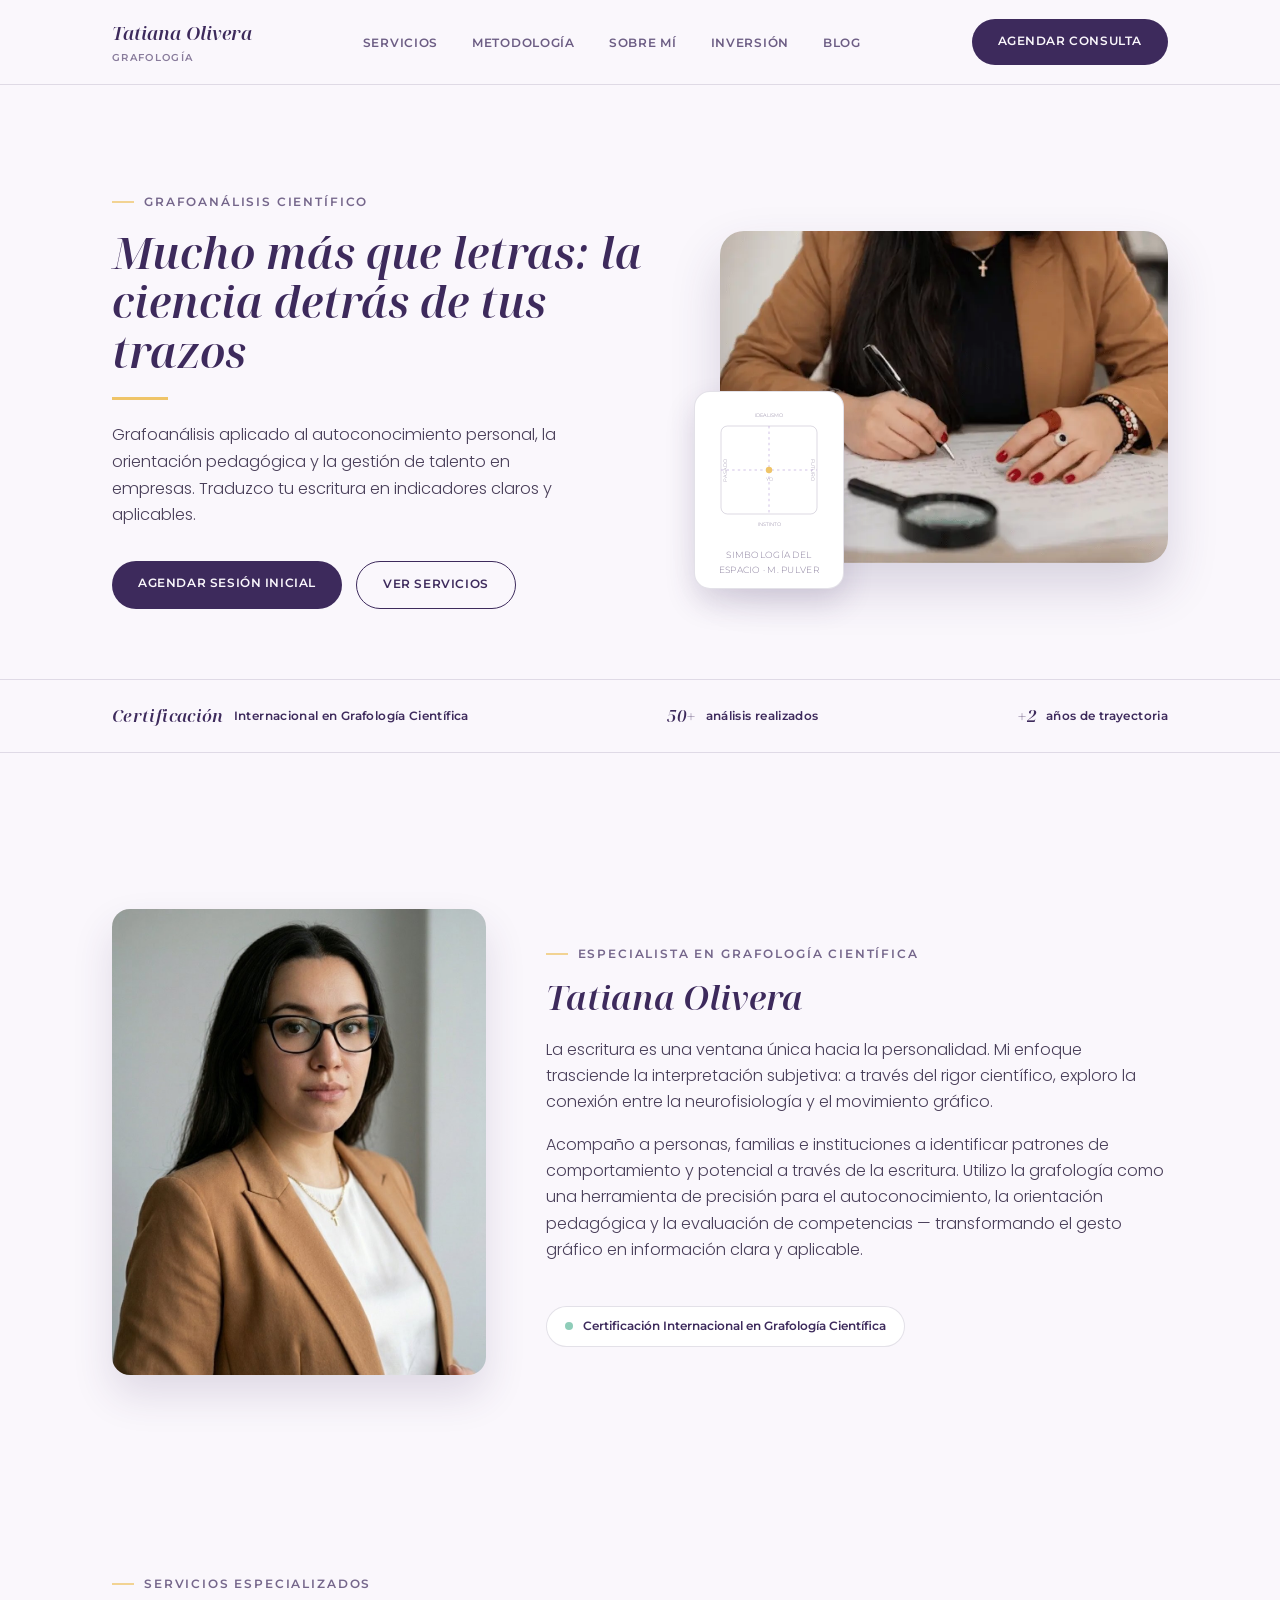
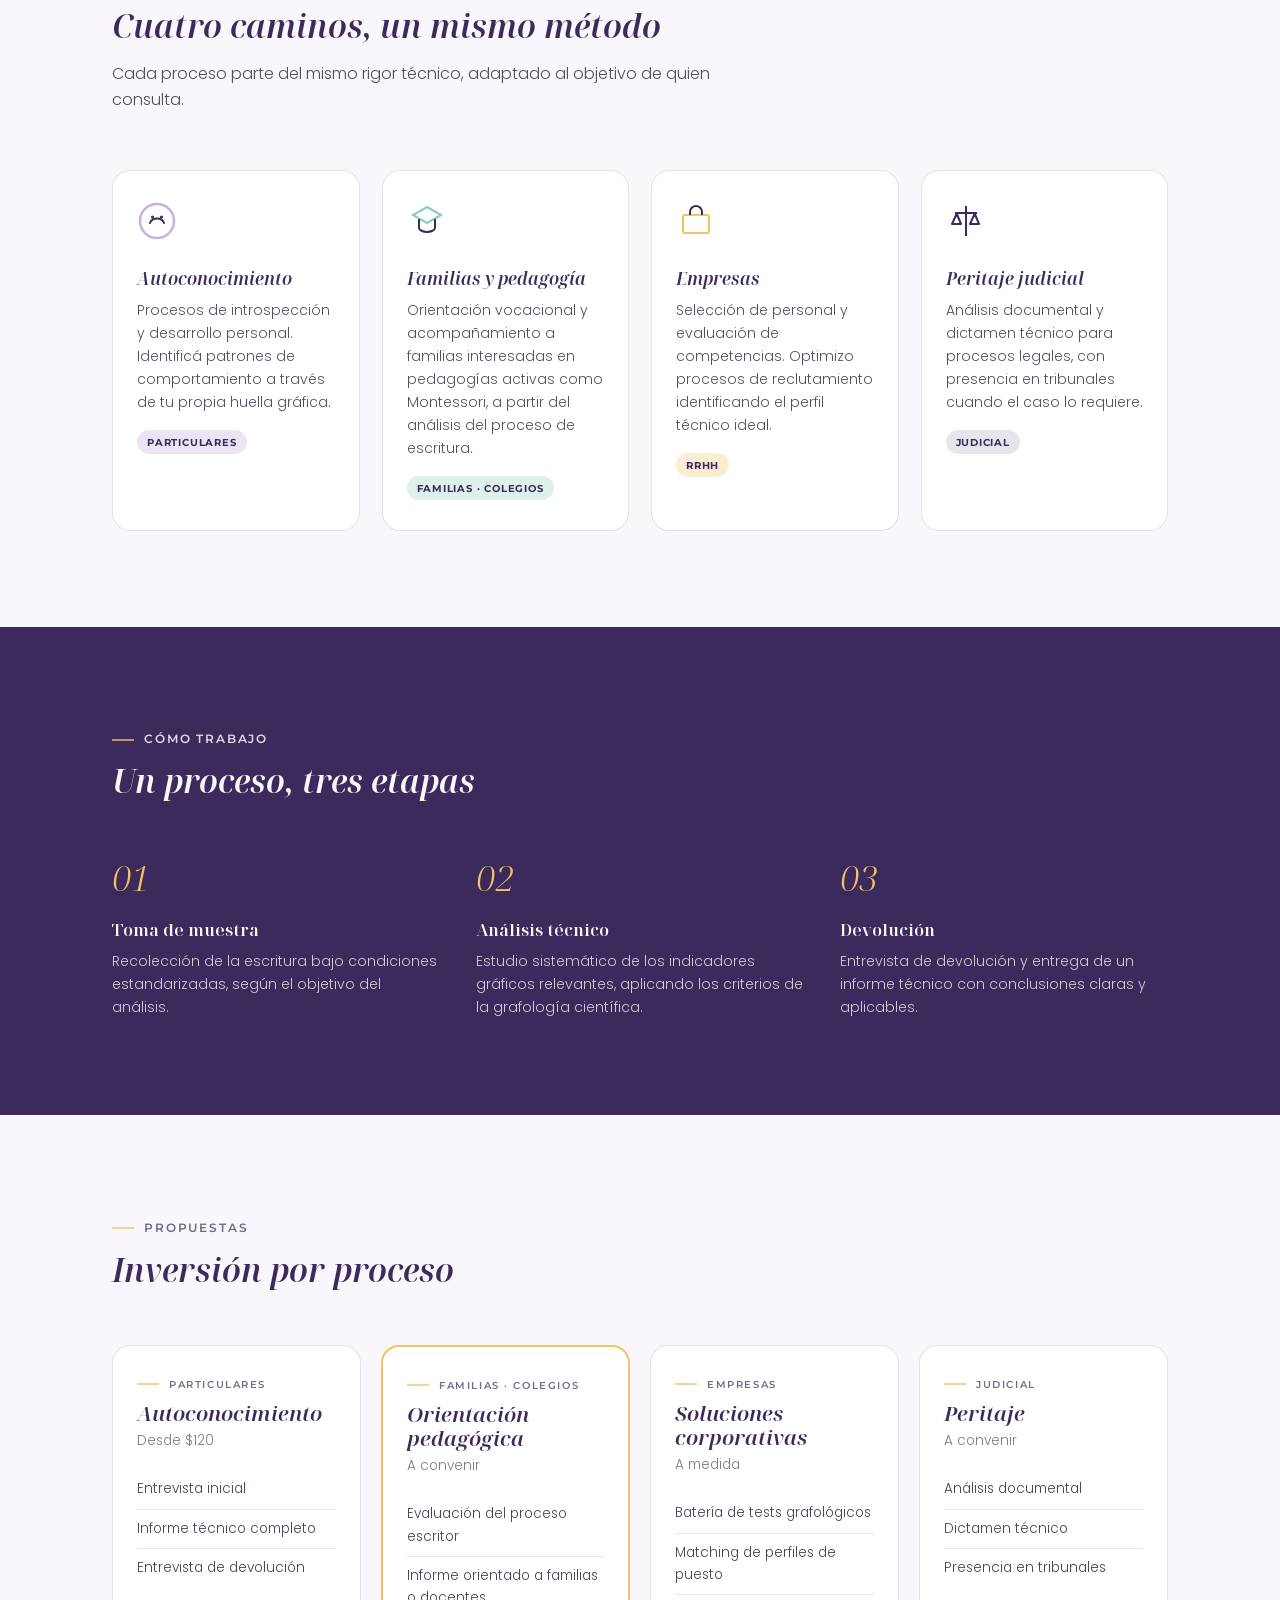
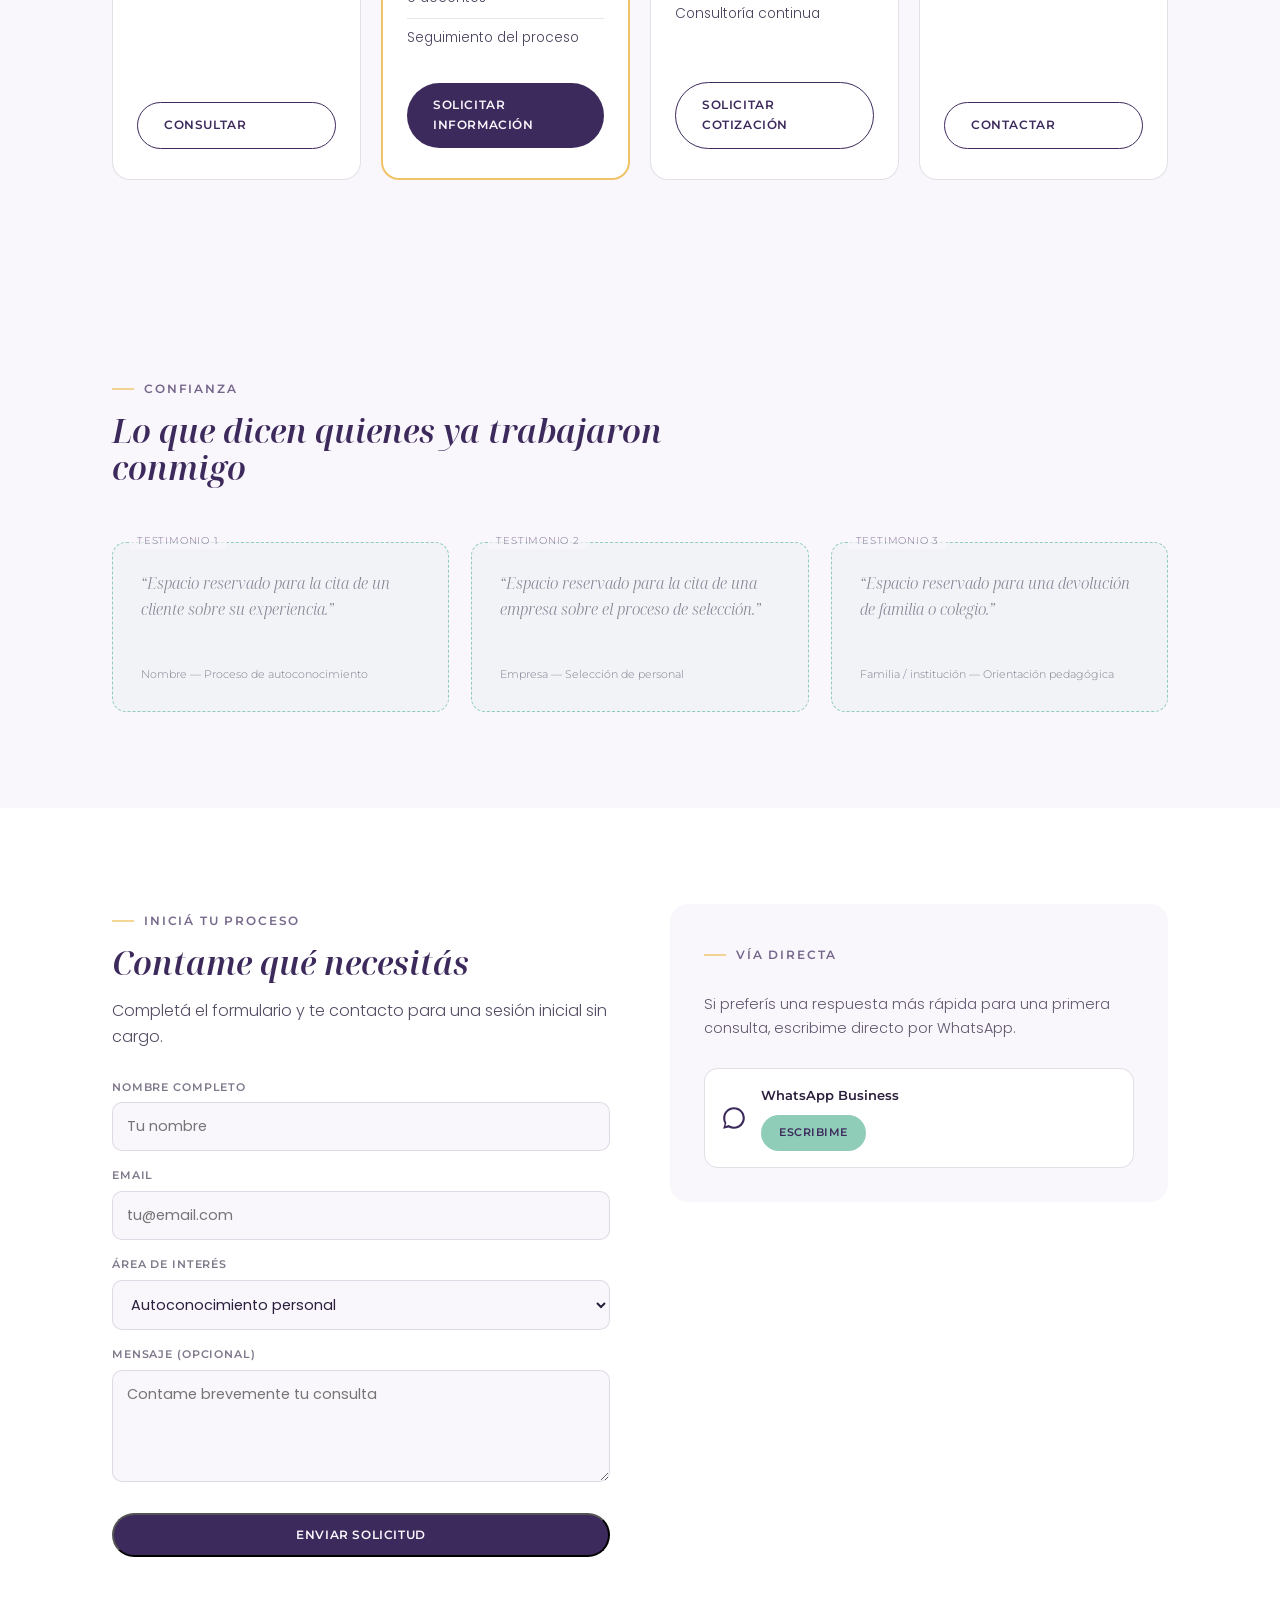
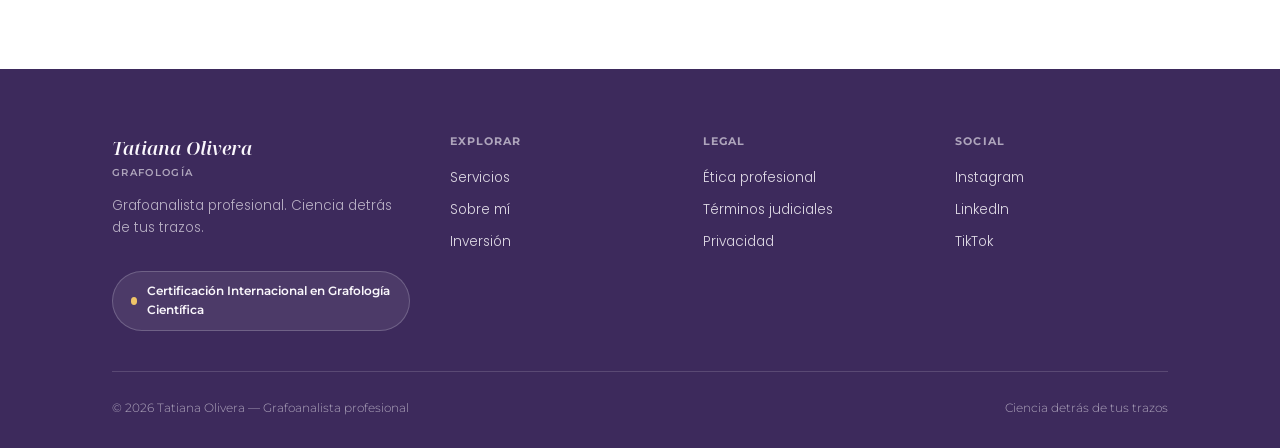
==== commit 4eb551b6: "feat: nuevo diseño con assets webp y netlify forms" ====
--- a/index.html
+++ b/index.html
@@ -1,271 +1,367 @@
-<!DOCTYPE HTML>
+<!DOCTYPE html>
 <html lang="es">
 <head>
-    <title>
-        TO - Grafología
-    </title>
-    <meta charset="UTF-8">
-    <meta name="viewport" content="width=device-width, initial-scale=1.0">
-    <link rel="stylesheet" href="./styles.css">
-    <link rel="preconnect" href="https://fonts.googleapis.com">
-    <link rel="preconnect" href="https://fonts.gstatic.com" crossorigin>
-    <link href="https://fonts.googleapis.com/css2?family=Manrope:wght@200..800&family=Newsreader:ital,opsz,wght@0,6..72,200..800;1,6..72,200..800&display=swap" rel="stylesheet">
-    <link href="https://fonts.googleapis.com/css2?family=Playfair+Display:ital,wght@0,400..900;1,400..900&display=swap" rel="stylesheet">
-    <link rel="icon" href="to_logo.png">
+<meta charset="UTF-8">
+<meta name="viewport" content="width=device-width, initial-scale=1.0">
+<title>TO · Grafología — Guía de diseño</title>
+<link rel="preconnect" href="https://fonts.googleapis.com">
+<link rel="preconnect" href="https://fonts.gstatic.com" crossorigin>
+<link href="https://fonts.googleapis.com/css2?family=Noto+Serif+Display:ital,wght@0,500;0,600;1,500;1,600&family=Poppins:wght@300;400;500;600&family=Montserrat:wght@500;600;700&display=swap" rel="stylesheet">
+<link rel="stylesheet" href="styles.css">
 </head>
-
 <body>
- <header>
-    <a href="#">
-        <h2 class="logo-page">
-            Tatiana Olivera
-            <br>
-            Grafología
-        </h2>
-    </a>
-
-    <nav class="nav-search">
-        <a href="#servicios">SERVICIOS</a>
-        <a href="#sobre-mi">SOBRE MI</a>
-        <a href="#inversion">ANÁLISIS</a>
-        <a href="#blog">BLOG</a>
-    </nav>
-
-    <div class="boton-contacto">
-        <a href="#contacto">CONTACTO</a>
-    </div>
- </header>
-
- <main class="main-page">
-    <section class="inicio">
-        <div class="contenedor">
-            <div class="texto">
-                <span class="etiqueta">GRAFOANÁLISIS PROFESIONAL</span>
-                <h1>
-                    Mucho más que letras:
-                    <span>ciencia detrás</span>
-                    de tus trazos
-                </h1>
-
-                <p>
-                    Especialista en Grafonálisis aplicado al ámbito personal, empresarial y judicial.Traduzco tu escritura en indicadores de valor.
-                </p>
-                <a href="#contacto" class="btn-agendar">Agendar sesión de analisis</a>
-            </div>
-            <div class="imagen">
-                <img src="unnamed.png" alt="Imagen mano escribiendo">
-                <div class="circulito">
-                    <div class="contenido-circulito">
-                        <svg xmlns="http://www.w3.org/2000/svg" width="24" height="24" viewBox="0 0 24 24" fill="none" stroke="currentColor" stroke-width="1.5" stroke-linecap="round" stroke-linejoin="round" class="icon icon-tabler icons-tabler-outline icon-tabler-zoom-check"><path stroke="none" d="M0 0h24v24H0z" fill="none" /><path d="M3 10a7 7 0 1 0 14 0a7 7 0 1 0 -14 0" /><path d="M21 21l-6 -6" /><path d="M7 10l2 2l4 -4" /></svg>
-                        <p>ANALISIS ESTRUCTURAL<br><strong> Precisión técnica</strong></p>
-                    </div>
-                </div>
-            </div>
+
+<header>
+  <nav class="wrap">
+    <div class="logo">Tatiana Olivera<span>Grafología</span></div>
+    <ul class="navlinks">
+      <li><a href="#servicios">Servicios</a></li>
+      <li><a href="#metodologia">Metodología</a></li>
+      <li><a href="#sobre-mi">Sobre mí</a></li>
+      <li><a href="#inversion">Inversión</a></li>
+      <li><a href="#blog">Blog</a></li>
+    </ul>
+    <a href="#contacto" class="btn btn-primary">Agendar consulta</a>
+  </nav>
+</header>
+
+<section class="hero">
+  <div class="wrap">
+    <div data-reveal>
+      <span class="eyebrow">Grafoanálisis científico</span>
+      <h1>Mucho más que letras: la ciencia detrás de tus trazos</h1>
+      <hr class="rule">
+      <p class="lead">Grafoanálisis aplicado al autoconocimiento personal, la orientación pedagógica y la gestión de talento en empresas. Traduzco tu escritura en indicadores claros y aplicables.</p>
+      <div class="hero-ctas">
+        <a href="#contacto" class="btn btn-primary">Agendar sesión inicial</a>
+        <a href="#servicios" class="btn btn-ghost">Ver servicios</a>
+      </div>
+    </div>
+    <div data-reveal class="hero-photo-wrap">
+      <img class="hero-illustration" alt="Análisis grafológico: lupa y muestra manuscrita" src="assets/Handwritting.webp">
+      <div class="pulver-badge">
+        <!-- SIGNATURE ILLUSTRATION: simbología del espacio de Max Pulver -->
+        <svg viewBox="0 0 150 160" xmlns="http://www.w3.org/2000/svg">
+          <rect x="15" y="25" width="120" height="110" rx="8" fill="none" stroke="#3D2A5C" stroke-opacity="0.18" stroke-width="1.2"/>
+          <line x1="75" y1="25" x2="75" y2="135" stroke="#C6B3E0" stroke-width="1" stroke-dasharray="3 4"/>
+          <line x1="15" y1="80" x2="135" y2="80" stroke="#C6B3E0" stroke-width="1" stroke-dasharray="3 4"/>
+          <circle cx="75" cy="80" r="4" fill="#EFC468"/>
+          <text x="75" y="14" text-anchor="middle" font-family="Montserrat, sans-serif" font-size="6.5" fill="#3D2A5C" opacity="0.62">IDEALISMO</text>
+          <text x="75" y="150" text-anchor="middle" font-family="Montserrat, sans-serif" font-size="6.5" fill="#3D2A5C" opacity="0.62">INSTINTO</text>
+          <text x="75" y="94" text-anchor="middle" font-family="Montserrat, sans-serif" font-size="6" fill="#3D2A5C" opacity="0.5">YO</text>
+          <text x="22" y="80" text-anchor="middle" font-family="Montserrat, sans-serif" font-size="6" fill="#3D2A5C" opacity="0.55" transform="rotate(-90 22 80)">PASADO</text>
+          <text x="128" y="80" text-anchor="middle" font-family="Montserrat, sans-serif" font-size="6" fill="#3D2A5C" opacity="0.55" transform="rotate(90 128 80)">FUTURO</text>
+        </svg>
+        <span class="pulver-caption">Simbología del espacio · M. Pulver</span>
+      </div>
+    </div>
+  </div>
+  <div class="trustbar">
+    <div class="wrap">
+      <span class="trust-item"><b>Certificación</b> Internacional en Grafología Científica</span>
+      <span class="trust-item"><b>50+</b> análisis realizados</span>
+      <span class="trust-item"><b>+2</b> años de trayectoria</span>
+    </div>
+  </div>
+</section>
+
+<section class="about" id="sobre-mi">
+  <div class="wrap">
+    <img class="photo-block" data-reveal alt="Retrato de Tatiana Olivera" src="[data-uri]">
+    <div data-reveal>
+      <span class="eyebrow">Especialista en grafología científica</span>
+      <h2>Tatiana Olivera</h2>
+      <p>La escritura es una ventana única hacia la personalidad. Mi enfoque trasciende la interpretación subjetiva: a través del rigor científico, exploro la conexión entre la neurofisiología y el movimiento gráfico.</p>
+      <p>Acompaño a personas, familias e instituciones a identificar patrones de comportamiento y potencial a través de la escritura. Utilizo la grafología como una herramienta de precisión para el autoconocimiento, la orientación pedagógica y la evaluación de competencias — transformando el gesto gráfico en información clara y aplicable.</p>
+      <div class="cert-badge"><span class="dot"></span> Certificación Internacional en Grafología Científica</div>
+    </div>
+  </div>
+</section>
+
+<section id="servicios">
+  <div class="wrap">
+    <div class="section-head" data-reveal>
+      <span class="eyebrow">Servicios especializados</span>
+      <h2>Cuatro caminos, un mismo método</h2>
+      <p>Cada proceso parte del mismo rigor técnico, adaptado al objetivo de quien consulta.</p>
+    </div>
+    <div class="services-grid" data-reveal>
+      <div class="service-card">
+        <svg class="service-icon" viewBox="0 0 40 40"><circle cx="20" cy="20" r="17" fill="none" stroke="#C6B3E0" stroke-width="2.5"/><path d="M13 22c2-6 12-6 14 0" stroke="#3D2A5C" stroke-width="2" fill="none" stroke-linecap="round"/><circle cx="15.5" cy="16" r="1.6" fill="#3D2A5C"/><circle cx="24.5" cy="16" r="1.6" fill="#3D2A5C"/></svg>
+        <h3>Autoconocimiento</h3>
+        <p>Procesos de introspección y desarrollo personal. Identificá patrones de comportamiento a través de tu propia huella gráfica.</p>
+        <span class="tag" style="background:rgba(198,179,224,0.35); color:var(--eggplant);">Particulares</span>
+      </div>
+      <div class="service-card">
+        <svg class="service-icon" viewBox="0 0 40 40"><path d="M20 6 L34 14 L20 22 L6 14 Z" fill="none" stroke="#8FCDB9" stroke-width="2.2"/><path d="M12 18v9c0 2 4 4 8 4s8-2 8-4v-9" fill="none" stroke="#3D2A5C" stroke-width="2"/></svg>
+        <h3>Familias y pedagogía</h3>
+        <p>Orientación vocacional y acompañamiento a familias interesadas en pedagogías activas como Montessori, a partir del análisis del proceso de escritura.</p>
+        <span class="tag" style="background:rgba(143,205,185,0.3); color:var(--eggplant);">Familias · Colegios</span>
+      </div>
+      <div class="service-card">
+        <svg class="service-icon" viewBox="0 0 40 40"><rect x="7" y="14" width="26" height="18" rx="2" fill="none" stroke="#EFC468" stroke-width="2.2"/><path d="M14 14v-3a6 6 0 0 1 12 0v3" fill="none" stroke="#3D2A5C" stroke-width="2"/></svg>
+        <h3>Empresas</h3>
+        <p>Selección de personal y evaluación de competencias. Optimizo procesos de reclutamiento identificando el perfil técnico ideal.</p>
+        <span class="tag" style="background:rgba(239,196,104,0.3); color:var(--eggplant);">RRHH</span>
+      </div>
+      <div class="service-card">
+        <svg class="service-icon" viewBox="0 0 40 40"><path d="M20 5v30M9 12h22M11 12l-5 11h9l-4.5-11zM29 12l-5 11h9l-4.5-11z" fill="none" stroke="#3D2A5C" stroke-width="2" stroke-linejoin="round"/></svg>
+        <h3>Peritaje judicial</h3>
+        <p>Análisis documental y dictamen técnico para procesos legales, con presencia en tribunales cuando el caso lo requiere.</p>
+        <span class="tag" style="background:rgba(61,42,92,0.12); color:var(--eggplant);">Judicial</span>
+      </div>
+    </div>
+  </div>
+</section>
+
+<section class="method" id="metodologia">
+  <div class="wrap">
+    <span class="eyebrow">Cómo trabajo</span>
+    <h2 data-reveal>Un proceso, tres etapas</h2>
+    <div class="method-steps" data-reveal>
+      <div class="method-step">
+        <span class="num">01</span>
+        <h3>Toma de muestra</h3>
+        <p>Recolección de la escritura bajo condiciones estandarizadas, según el objetivo del análisis.</p>
+      </div>
+      <div class="method-step">
+        <span class="num">02</span>
+        <h3>Análisis técnico</h3>
+        <p>Estudio sistemático de los indicadores gráficos relevantes, aplicando los criterios de la grafología científica.</p>
+      </div>
+      <div class="method-step">
+        <span class="num">03</span>
+        <h3>Devolución</h3>
+        <p>Entrevista de devolución y entrega de un informe técnico con conclusiones claras y aplicables.</p>
+      </div>
+    </div>
+  </div>
+</section>
+
+<section id="inversion">
+  <div class="wrap">
+    <div class="section-head" data-reveal>
+      <span class="eyebrow">Propuestas</span>
+      <h2>Inversión por proceso</h2>
+    </div>
+    <div class="pricing-grid" data-reveal>
+      <div class="price-card">
+        <span class="eyebrow">Particulares</span>
+        <h3>Autoconocimiento</h3>
+        <span style="opacity:0.6; font-size:0.85rem;">Desde $120</span>
+        <ul>
+          <li>Entrevista inicial</li>
+          <li>Informe técnico completo</li>
+          <li>Entrevista de devolución</li>
+        </ul>
+        <a href="#contacto" class="btn btn-ghost">Consultar</a>
+      </div>
+      <div class="price-card featured">
+        <span class="eyebrow">Familias · Colegios</span>
+        <h3>Orientación pedagógica</h3>
+        <span style="opacity:0.6; font-size:0.85rem;">A convenir</span>
+        <ul>
+          <li>Evaluación del proceso escritor</li>
+          <li>Informe orientado a familias o docentes</li>
+          <li>Seguimiento del proceso</li>
+        </ul>
+        <a href="#contacto" class="btn btn-primary">Solicitar información</a>
+      </div>
+      <div class="price-card">
+        <span class="eyebrow">Empresas</span>
+        <h3>Soluciones corporativas</h3>
+        <span style="opacity:0.6; font-size:0.85rem;">A medida</span>
+        <ul>
+          <li>Batería de tests grafológicos</li>
+          <li>Matching de perfiles de puesto</li>
+          <li>Consultoría continua</li>
+        </ul>
+        <a href="#contacto" class="btn btn-ghost">Solicitar cotización</a>
+      </div>
+      <div class="price-card">
+        <span class="eyebrow">Judicial</span>
+        <h3>Peritaje</h3>
+        <span style="opacity:0.6; font-size:0.85rem;">A convenir</span>
+        <ul>
+          <li>Análisis documental</li>
+          <li>Dictamen técnico</li>
+          <li>Presencia en tribunales</li>
+        </ul>
+        <a href="#contacto" class="btn btn-ghost">Contactar</a>
+      </div>
+    </div>
+  </div>
+</section>
+
+<section>
+  <div class="wrap">
+    <div class="section-head" data-reveal>
+      <span class="eyebrow">Confianza</span>
+      <h2>Lo que dicen quienes ya trabajaron conmigo</h2>
+    </div>
+    <div class="testi-grid" data-reveal>
+      <div class="testi-card placeholder" data-label="Testimonio 1"><p>“Espacio reservado para la cita de un cliente sobre su experiencia.”</p><span>Nombre — Proceso de autoconocimiento</span></div>
+      <div class="testi-card placeholder" data-label="Testimonio 2"><p>“Espacio reservado para la cita de una empresa sobre el proceso de selección.”</p><span>Empresa — Selección de personal</span></div>
+      <div class="testi-card placeholder" data-label="Testimonio 3"><p>“Espacio reservado para una devolución de familia o colegio.”</p><span>Familia / institución — Orientación pedagógica</span></div>
+    </div>
+    <!-- <div class="logos-strip placeholder" data-label="Logos institucionales">Espacio para sumar logos de empresas y colegios a medida que se concreten colaboraciones</div> -->
+  </div>
+</section>
+
+<!--<section id="blog">
+  <div class="wrap">
+    <div class="section-head" data-reveal>
+      <span class="eyebrow">Reflexiones y ciencia</span>
+      <h2>El diario de grafoanálisis</h2>
+    </div>
+    <div class="blog-grid" data-reveal>
+      <div class="blog-card">
+        <div class="blog-thumb placeholder" data-label="Imagen"></div>
+        <div class="blog-body"><span class="eyebrow">Curiosidad cerebral</span><h3>¿Por qué garabateamos? Mensajes ocultos del cerebro</h3></div>
+      </div>
+      <div class="blog-card">
+        <div class="blog-thumb placeholder" data-label="Imagen"></div>
+        <div class="blog-body"><span class="eyebrow">RRHH</span><h3>Grafología en selección de personal: mitos y realidades</h3></div>
+      </div>
+      <div class="blog-card">
+        <div class="blog-thumb placeholder" data-label="Imagen"></div>
+        <div class="blog-body"><span class="eyebrow">Neurociencia</span><h3>La neurofisiología del trazo firme</h3></div>
+      </div>
+    </div>
+    <p class="blog-note">Nota de implementación: cada tarjeta debería enlazar a un artículo real e indexable, no a un ancla vacía.</p>
+  </div>
+</section>
+-->
+<section class="contact" id="contacto">
+  <div class="wrap">
+    <div data-reveal>
+      <span class="eyebrow">Iniciá tu proceso</span>
+      <h2>Contame qué necesitás</h2>
+      <p>Completá el formulario y te contacto para una sesión inicial sin cargo.</p>
+      <form id="contact-form" name="contacto" method="POST" action="/" netlify data-netlify="true" netlify-honeypot="bot-field">
+  <input type="hidden" name="form-name" value="contacto">
+  
+  <p class="hidden" style="display:none;">
+    <label>No llenar este campo: <input name="bot-field"></label>
+  </p>
+  
+  <div>
+    <label for="nombre">Nombre completo</label>
+    <input id="nombre" name="nombre" type="text" placeholder="Tu nombre" required>
+  </div>
+  
+  <div>
+    <label for="email">Email</label>
+    <input id="email" name="email" type="email" placeholder="tu@email.com" required>
+  </div>
+  
+  <div>
+    <label for="area">Área de interés</label>
+    <select id="area" name="area">
+      <option value="Autoconocimiento personal">Autoconocimiento personal</option>
+      <option value="Familias / orientación pedagógica">Familias / orientación pedagógica</option>
+      <option value="Selección de personal (RRHH)">Selección de personal (RRHH)</option>
+      <option value="Peritaje judicial">Peritaje judicial</option>
+    </select>
+  </div>
+  
+  <div>
+    <label for="mensaje">Mensaje (opcional)</label>
+    <textarea id="mensaje" name="mensaje" rows="4" placeholder="Contame brevemente tu consulta"></textarea>
+  </div>
+  
+  <button type="submit" class="btn btn-primary" style="margin-top:6px; cursor:pointer;">Enviar solicitud</button>
+  
+  <div id="form-feedback" class="form-alert" role="alert"></div>
+</form>
+    </div>
+    <div class="contact-side" data-reveal>
+      <span class="eyebrow">Vía directa</span>
+      <p style="margin-top:14px; opacity:0.75; font-size:0.9rem;">Si preferís una respuesta más rápida para una primera consulta, escribime directo por WhatsApp.</p>
+      <div class="wa-box">
+        <svg width="26" height="26" viewBox="0 0 24 24" fill="#3D2A5C"><path d="M12 2C6.48 2 2 6.48 2 12c0 1.85.5 3.58 1.38 5.07L2 22l5.07-1.32A9.94 9.94 0 0 0 12 22c5.52 0 10-4.48 10-10S17.52 2 12 2zm0 18c-1.65 0-3.18-.47-4.48-1.28l-.32-.19-3.02.79.8-2.94-.2-.3A7.94 7.94 0 0 1 4 12c0-4.41 3.59-8 8-8s8 3.59 8 8-3.59 8-8 8z"/></svg>
+        <div>
+          <div style="font-family:'Montserrat',sans-serif; font-weight:600; font-size:0.82rem;">WhatsApp Business</div>
+          <a href="#" class="btn btn-whatsapp" style="margin-top:8px; padding:9px 18px; font-size:0.68rem;">Escribime</a>
         </div>
-    </section>
-
-    <section class="sobre-mi" id="sobre-mi">
-        <div class="card-tati">
-            <div class="imagen-tati">
-                <img src="unnamed.png" alt="Imagen mano escribiendo">
-            </div>
-            
-            <div class="texto">
-                <h1>Tatiana Olivera</h1>
-                <span class="titulo">ESPECIALISTA EN GRAFOLOGÍA CIENTÍFICA</span>
-                <p>
-                    La escritura es una ventana única hacia nuestra personalidad. Mi enfoque trasciende la interpretación subjetiva: a través del rigor científico, exploro la conexión entre la neurofisiología y el movimiento gráfico.
-                </p>
-                <p>
-                    Acompaño a personas y organizaciones a descubrir su máximo potencial. Utilizo la grafología como una herramienta de precisión para el autoconocimiento profundo, la evaluación de competencias en el entorno laboral y el análisis de documentos. Transformo el gesto gráfico en información estratégica y de valor, ofreciéndote indicadores claros para potenciar tu desarrollo personal y profesional.
-                </p>
-                <div class="stats-analisis">
-                    <div>
-                        <span class="numbers">50+</span>
-                        <span class="label">ANALISIS REALIZADOS</span>
-                    </div>
-                    <div>
-                        <span class="numbers">2+</span>
-                        <span class="label">AÑOS DE TRAYECTORIA</span>
-                    </div>
-                </div>
-            </div>
-        </div>
-        
-    </section>
-    <section class="servicios" id="servicios">
-        <div>
-            <h2 class="servicios-titulo">Servicios Especializados</h2>
-        </div>
-        <footer>
-            <article class="servicios-dedicados">
-                <svg xmlns="http://www.w3.org/2000/svg" width="40" height="40" viewBox="0 0 24 24" fill="none" stroke="#9370db" stroke-width="2" stroke-linecap="round" stroke-linejoin="round" class="icon icon-tabler icons-tabler-outline icon-tabler-brain"><path stroke="none" d="M0 0h24v24H0z" fill="none" /><path d="M15.5 13a3.5 3.5 0 0 0 -3.5 3.5v1a3.5 3.5 0 0 0 7 0v-1.8" /><path d="M8.5 13a3.5 3.5 0 0 1 3.5 3.5v1a3.5 3.5 0 0 1 -7 0v-1.8" /><path d="M17.5 16a3.5 3.5 0 0 0 0 -7h-.5" /><path d="M19 9.3v-2.8a3.5 3.5 0 0 0 -7 0" /><path d="M6.5 16a3.5 3.5 0 0 1 0 -7h.5" /><path d="M5 9.3v-2.8a3.5 3.5 0 0 1 7 0v10" /></svg>
-                <h3>Particulares</h3>
-                <p>Procesos de autoconocimiento y desarrollo personal. Descubre patrones de comportamiento y bloqueos a través de tu propia huella gráfica.</p>
-            </article>
-            <article class="servicios-dedicados">
-                <svg xmlns="http://www.w3.org/2000/svg" width="40" height="40" viewBox="0 0 24 24" fill="none" stroke="currentColor" stroke-width="2" stroke-linecap="round" stroke-linejoin="round" class="icon icon-tabler icons-tabler-outline icon-tabler-brand-denodo"><path stroke="none" d="M0 0h24v24H0z" fill="none" /><path d="M11 11h2v2h-2l0 -2" /><path d="M3.634 15.634l1.732 -1l1 1.732l-1.732 1l-1 -1.732" /><path d="M11 19h2v2h-2l0 -2" /><path d="M18.634 14.634l1.732 1l-1 1.732l-1.732 -1l1 -1.732" /><path d="M17.634 7.634l1.732 -1l1 1.732l-1.732 1l-1 -1.732" /><path d="M11 3h2v2h-2l0 -2" /><path d="M3.634 8.366l1 -1.732l1.732 1l-1 1.732l-1.732 -1" /></svg>
-                <h3>Empresas</h3>
-                <p>Selección de personal técnica y evaluación de competencias. Optimizo el reclutamiento identificando el perfil ideal sin sesgos.</p>
-            </article>
-            <article class="servicios-dedicados">
-                <svg xmlns="http://www.w3.org/2000/svg" width="40" height="40" viewBox="0 0 24 24" fill="none" stroke="currentColor" stroke-width="2" stroke-linecap="round" stroke-linejoin="round" class="icon icon-tabler icons-tabler-outline icon-tabler-gavel"><path stroke="none" d="M0 0h24v24H0z" fill="none" /><path d="M13 10l7.383 7.418c.823 .82 .823 2.148 0 2.967a2.11 2.11 0 0 1 -2.976 0l-7.407 -7.385" /><path d="M6 9l4 4" /><path d="M13 10l-4 -4" /><path d="M3 21h7" /><path d="M6.793 15.793l-3.586 -3.586a1 1 0 0 1 0 -1.414l2.293 -2.293l.5 .5l3 -3l-.5 -.5l2.293 -2.293a1 1 0 0 1 1.414 0l3.586 3.586a1 1 0 0 1 0 1.414l-2.293 2.293l-.5 -.5l-3 3l.5 .5l-2.293 2.293a1 1 0 0 1 -1.414 0" /></svg>
-                <h3>Judicial y Clínico</h3>
-                <p>Soporte interdisciplinario y peritajes. Análisis de indicadores neurofisiológicos para ámbitos legales y de salud mental.</p>
-            </article>
-        </footer>
-    </section>
-    <section class="inversion" id="inversion">
-        <div class="inversion-title">
-            <h2>Propuestas de Análisis</h2>
-        </div>
-        <footer>
-            <div class="servicios-container">
-                <article class="precios-servicios">
-                    <h2>Procesos Personales</h2>
-                    <h3>Desde $120</h3>
-                    <p>Sesión diagnostica</p>
-                    <p>Informe técnico completo</p>
-                    <p>Entrevista de devolución</p>
-    
-                    <a href="#contacto" class="consulta">
-                        Consultar
-                    </a>
-                </article>
-                <article class="precios-servicios" style="position: relative;">
-                    <span class="premium-badge">PREMIUM</span>
-                    <h2>Soluciones Corporativas</h2>
-                    <h3>A Medida</h3>
-                    <p>Batería de tests grafológicos</p>
-                    <p>Matching de perfiles de puesto</p>
-                    <p>Consultoría continua</p>
-                    <a href="#contacto" class="cotizacion">Solicitar Cotización</a>
-                </article>
-                <article class="precios-servicios">
-                    <h2>Soporte Técnico Judicial</h2>
-                    <h3>Peritaje</h3>
-                    <p>Análisis documental</p>
-                    <p>Presencia en tribunales</p>
-                    <p>Dictamen técnico legal</p>
-                    <a href="#contacto" class="consulta">Contactar</a>
-                    
-                </article>
-            </div>
-        </footer>
-    </section>
-    <section class="blog" id="blog">
-        <div class="blog-info">
-            <div class="blog-titles">
-                <h2>Reflexiones y ciencia</h2>
-                <p>Explora el mundo del grafoanálisis en nuestro diario digital.</p>
-            </div>
-            <a href="#" class="btn-ver-blog">VER TODO EL BLOG <span>↗</span></a>
-        </div>
-        <div class="articulos-blog">
-            <article class="post-card-main">
-                <div class="post-imagen">
-                    <img src="garabatos.jpeg" alt="imagen brand">
-                    <div class="post-main-text">    
-                        <span class="post-categoria">CURIOSIDAD CEREBRAL</span>
-                        <h3>¿Por qué garabateamos? Mensajes ocultos de tu cerebro.</h3>
-                    </div>
-                </div>
-            </article>
-            <article class="post-card">
-                <img src="Logo_Primario_2.png" alt="Archivadores RRHH" class="post-thumb">
-                <div class="post-content">
-                    <h3>Grafología en RRHH: Mitos y realidades.</h3>
-                    <p>Desmitificamos el uso de la firma en las entrevistas de trabajo...</p>
-                </div>
-            </article>
-
-            <article class="post-card">
-                <img src="escritura.jpg" alt="Pluma estilográfica" class="post-thumb">
-                <div class="post-content">
-                    <h3>La neurofisiología del trazo firme.</h3>
-                    <p>Cómo el sistema nervioso central dicta la presión de la pluma...</p>
-                </div>
-            </article>
-        </div>
-    </section>
-
-    <section class="contacto" id="contacto">
-        <div class="contacto-container">
-        <div class="contacto-header">
-            <h2>Inicia tu Análisis</h2>
-            <p>Completa el formulario y me pondré en contacto contigo para una sesión inicial sin cargo.</p>
-        </div>
-
-        <form action="#" class="contacto-form">
-            <div class="form-row">
-                <div class="form-group">
-                    <label for="nombre">NOMBRE COMPLETO</label>
-                    <input type="text" id="nombre" placeholder="Ej. Ana García" required>
-                </div>
-                <div class="form-group">
-                    <label for="email">EMAIL</label>
-                    <input type="email" id="email" placeholder="ana@ejemplo.com" required>
-                </div>
-            </div>
-
-            <div class="form-group">
-                <label for="interes">ÁREA DE INTERÉS</label>
-                <select id="interes" required>
-                    <option value="" disabled selected>Selecciona una opción</option>
-                    <option value="personal">Análisis Personal (Autoconocimiento)</option>
-                    <option value="empresarial">Selección de Personal / RRHH</option>
-                    <option value="judicial">Peritaje Judicial / Documentológico</option>
-                </select>
-            </div>
-
-            <div class="form-group">
-                <label for="mensaje">MENSAJE (OPCIONAL)</label>
-                <textarea id="mensaje" rows="4" placeholder="Cuéntanos brevemente sobre tu necesidad..."></textarea>
-            </div>
-
-            <button type="submit" class="btn-enviar">ENVIAR SOLICITUD</button>
-        </form>
-    </div>
-    </section>
- </main>
+      </div>
+    </div>
+  </div>
+</section>
+
+<footer>
+  <div class="wrap">
+    <div class="footer-grid">
+      <div>
+        <div class="logo" style="color:var(--cream);">Tatiana Olivera<span style="opacity:0.6;">Grafología</span></div>
+        <p style="opacity:0.65; font-size:0.85rem; margin-top:14px; max-width:280px;">Grafoanalista profesional. Ciencia detrás de tus trazos.</p>
+        <div class="cert-badge" style="background:rgba(250,247,252,0.08); border-color:rgba(250,247,252,0.2); color:var(--cream); margin-top:18px;"><span class="dot" style="background:var(--yellow);"></span> Certificación Internacional en Grafología Científica</div>
+      </div>
+      <div>
+        <h4>Explorar</h4>
+        <a href="#servicios">Servicios</a><a href="#sobre-mi">Sobre mí</a><a href="#inversion">Inversión</a>
+      </div>
+      <div>
+        <h4>Legal</h4>
+        <a href="#">Ética profesional</a><a href="#">Términos judiciales</a><a href="#">Privacidad</a>
+      </div>
+      <div>
+        <h4>Social</h4>
+        <a href="https://www.instagram.com/to.grafologia">Instagram</a>
+        <a href="https://www.linkedin.com/in/tatiana-olivera-139324359">LinkedIn</a>
+        <a href="https://www.tiktok.com/@to.grafologia">TikTok</a>
+      </div>
+    </div>
+    <div class="footer-bottom">
+      <span>© 2026 Tatiana Olivera — Grafoanalista profesional</span>
+      <span>Ciencia detrás de tus trazos</span>
+    </div>
+  </div>
+</footer>
+
+<script>
+  const els = document.querySelectorAll('[data-reveal]');
+  const io = new IntersectionObserver((entries)=>{
+    entries.forEach(e=>{ if(e.isIntersecting){ e.target.classList.add('in'); io.unobserve(e.target);} });
+  }, {threshold:0.12});
+  els.forEach(el=>io.observe(el));
+  document.getElementById('contact-form').addEventListener('submit', function(e) {
+  e.preventDefault();
+
+  const form = this;
+  const submitBtn = form.querySelector('button[type="submit"]');
+  const feedback = document.getElementById('form-feedback');
+  const data = new FormData(form);
+
+  submitBtn.disabled = true;
+  submitBtn.textContent = 'Enviando...';
+  feedback.className = 'form-alert';
+  feedback.textContent = '';
+
+  fetch('/', {
+    method: 'POST',
+    headers: { 'Content-Type': 'application/x-www-form-urlencoded' },
+    body: new URLSearchParams(data).toString()
+  })
+    .then(response => {
+      if (!response.ok) {
+        throw new Error('Error al enviar la solicitud.');
+      }
+      form.reset();
+      feedback.textContent = '¡Mensaje enviado con éxito! Te contactaré pronto.';
+      feedback.classList.add('success');
+    })
+    .catch(error => {
+      console.error(error);
+      feedback.textContent = 'Hubo un error al enviar el formulario. Por favor, intenta de nuevo o escribe por WhatsApp.';
+      feedback.classList.add('error');
+    })
+    .finally(() => {
+      submitBtn.disabled = false;
+      submitBtn.textContent = 'Enviar solicitud';
+    });
+});
+</script>
+
 </body>
-<footer class="main-footer">
-    <div class="footer-container">
-        <div class="footer-top">
-            <div class="footer-brand">
-                <h2 class="footer-logo">To.Grafología</h2>
-                <p>Tatiana Olivera - Grafoanalista Profesional.<br>Ciencia detrás de tus trazos.</p>
-            </div>
-            
-            <div class="footer-nav-col">
-                <h3>Explorar</h3>
-                <a href="#servicios">Servicios</a>
-                <a href="#sobre-mi">Sobre Mi</a>
-                <a href="#inversion">Inversión</a>
-            </div>
-
-            <div class="footer-nav-col">
-                <h3>Legal</h3>
-                <a href="#">Ética Profesional</a>
-                <a href="#">Términos Judiciales</a>
-                <a href="#">Privacidad</a>
-            </div>
-
-            <div class="footer-nav-col">
-                <h3>Social</h3>
-                <a href="https://www.instagram.com/to.grafologia" target="_blank" rel="noopener noreferrer">Instagram</a>
-                <a href="https://www.linkedin.com/in/tatiana-olivera-139324359" target="_blank" rel="noopener noreferrer">LinkedIn</a>
-                <a href="https://www.tiktok.com/@to.grafologia" target="_blank" rel="noopener noreferrer">TikTok</a>
-            </div>
-        </div>
-
-        <div class="footer-bottom">
-            <small>&copy; 2026 Tatiana Olivera - Grafoanalista Profesional. Ciencia detrás de tus trazos.</small>
-            <div class="footer-cert">
-                <svg xmlns="http://www.w3.org/2000/svg" width="16" height="16" viewBox="0 0 24 24" fill="none" stroke="currentColor" stroke-width="2" stroke-linecap="round" stroke-linejoin="round" class="icon-check"><path stroke="none" d="M0 0h24v24H0z" fill="none"/><path d="M5 12l5 5l10 -10" /></svg>
-                <span>Certificación Internacional en Grafología Científica</span>
-            </div>
-        </div>
-    </div>
-</footer>
-</html>+</html>
--- a/styles.css
+++ b/styles.css
@@ -1,966 +1,259 @@
-*{
-    margin: 0;
-    padding: 0;
-    box-sizing: border-box;
-}
-
 :root{
-    --primary: #9370DB;
-    --secondary: #98FF98;
-    --tertiary: #F5F5F5;
-    --neutral: #FCFCFD;
-    --white: #FFFFFF;
-    --text-secundary: #cbd5e1
-}
-
-html{
-    scroll-behavior: smooth;
-}
-
-/* -- NavBar */
-
-header {
-    font-family: 'Manrope', serif;
-    border-bottom: 1px solid var(--tertiary);
-    background-color: var(--white);
-    display: flex;
-    align-items: center;
-    justify-content: space-between;
-    gap: 2rem;
-    padding: .5rem 2rem;
-    position: sticky;
-    top: 0;
-    z-index: 1000;
-    .logo-page{
-        align-items: center;
-        font-family: 'Newsreader', sans-serif;
-        font-style: italic;
-        color: var(--primary);
-        font-size: 28px;
-        font-weight: 400;
-        text-align: center;
-        text-wrap: balance;
+    --lilac:#C6B3E0;
+    --mint:#8FCDB9;
+    --yellow:#EFC468;
+    --eggplant:#3D2A5C;
+    --cream:#FAF7FC;
+    --ink:#2B1F3D;
+    --white:#FFFFFF;
+    --line: rgba(61,42,92,0.14);
+    --maxw: 1120px;
+  }
+  *{
+    box-sizing:border-box;
     }
-}
-header a{
-    text-decoration: none;
-}
-
-header .nav-search a{
-    text-decoration: none;
-    color: rgb(26, 28, 28);
-    padding: 10px;
-    font-weight: 350;
-}
-
-header .boton-contacto a{
-    text-decoration: none;
-    border: 1px;
-    border-radius: 5px 5px 5px 5px;
-    padding: .5rem 1.5rem;
-    background-color: rgb(0, 108, 82);
-    font-family: 'Manrope', sans-serif;
-    font-weight: 700;
-    color: var(--white);
-}
-
-body{
-    background-color: var(--tertiary);
-}
-/* Sección inicio -- */
-
-.inicio{
-    padding: 80px 50px;
-    background-color: var(--tertiary);
-}
-
-.contenedor{
-    display: flex;
-    align-items: center;
-    gap: 300px;
-    justify-content: center;
-}
-
-.texto{
-    max-width: 500px;
-}
-
-.etiqueta{
-    background-color: #E6DFFF;
-    color: #6b4ca5;
-    font-size: 12px;
-    padding: 6px 12px;
-    border-radius: 20px;
-    display: inline-block;
-    margin-bottom: 20px;
-    font-family: 'Manrope', sans-serif;
-}
-
-.texto h1{
-    font-family: 'Newsreader', serif;
-    font-size: 70px;
-    font-weight: 300;
-    line-height: 1.2;
-    margin-bottom: 20px;
-}
-
-.texto h1 span{
-    color: var(--primary);
-    font-style: italic;
-}
-
-.texto p{
-    margin-bottom: 30px;
-    font-family: 'Manrope', sans-serif;
-    font-size: 20px;
-    color: #555;
-}
-
-.btn-agendar{
-    background-color: rgb(0, 108, 82);
-    color: var(--white);
-    text-decoration: none;
-    padding: 12px 20px;
-    border-radius: 8px;
-    display: inline-block;    
-    font-family: 'Manrope', sans-serif;
-}
-
-.imagen {
-    position: relative;
-}
-
-.imagen img{
-    width: 500px;
-    border-radius: 20px;
-    transform: rotate(4deg);
-    box-shadow: 0 10px 30px rgba(0, 0, 0, 0.1)
-}
-.circulito{
-    position: absolute;
-    bottom: -40px;
-    transform: translateX(-50%);
-    width: 140px;
-    height: 140px;
-    background-color: #f3eee7;
-    border-radius: 50%;
-    display: flex;
-    align-items: center;
-    justify-content: center;
-
-}
-.contenido-circulito{
-    text-align: center;
-    font-size: 12px;
-    font-family: 'Manrope', sans-serif;
-    color: #444;
-}
-.contenido-circulito strong{
-    font-weight: 600;
-}
-
-.contenido-circulito svg{
-    color: rgb(0, 108, 82);
-}
-
-/* -- Sección sobre mi -- */ 
-
-.sobre-mi{
-    background-color: var(--neutral);
-    padding: 80px 50px;
-}
-
-.card-tati{
-    display: flex;
-    gap: 60px;
-    width: 90%;
-    max-width: 1500px;
-    margin: auto;
-    border-radius: 12px;
-    padding: 40px;
-    box-shadow: 0 4px 15px rgba(0, 0, 0, 0.08);
-    align-items: center;
-}
-
-.card-tati .imagen-tati img{
-    width: 600px;
-    height: 100%;
-    object-fit: cover;
-    border-radius: 12px;
-}
-
-.card-tati .texto{
-    flex: 1;
-}
-
-.card-tati .texto h1{
-    font-size: 40px;
-}
-
-.card-tati .texto .titulo {
-    color: #6b4ca5;
-    font-size: 15px;
-    border-radius: 20px;
-    display: inline-block;
-    margin-bottom: 20px;
-    font-family: 'Manrope', sans-serif;
-    letter-spacing: 1px;
-}
-
-.card-tati .texto p{
-    line-height: 1.5;
-    margin-bottom: 15px;
-    font-size: 18px;
-}
-
-.stats-analisis{
-    display: flex;
-    gap: 50px;
-    margin-top: 25px;
-}
-
-.numbers{
-    font-size: 28px;
-    display: block;
-    color: rgb(0, 108, 82);
-}
-
-.label{
-    color: #777;
-}
-
-.servicios{
-    background-color: var(--tertiary);
-    padding: 50px 50px;
-}
-
-/* -- Sección servicios -- */
-
-.servicios div{
-    margin-top: 30px;
-    text-align: center;
-    display: grid;
-    justify-items: center;
-    justify-content: center;
-    background-color: var(--tertiary);
-}
-
-.servicios-titulo {
-    font-family: 'Newsreader', sans-serif;
-    font-size: 40px;
-    font-weight: 400;
-    letter-spacing: 2px;
-}
-
-.servicios-dedicados svg{
-    color: var(--primary);
-    margin-bottom: 20px;
-}
-
-.servicios footer{
-    display: grid;
-    gap: 1rem;
-    max-width: 0 auto;
-    padding: 50px;
-    grid-template-columns: repeat(auto-fit, minmax(280px, 2fr));
-}
-
-.servicios-dedicados{
-    background-color: var(--neutral);
-    border-radius: 10px;
-    padding: 4rem;
-    justify-content: center;
-}
-
-.servicios-dedicados h3{
-    line-height: 1.5;
-    font-family: 'Newsreader', serif;
-    font-size: 25px;
-    font-weight: 300;
-    &:hover{
-        color: var(--primary);
+  html{
+    scroll-behavior:smooth;
     }
-}
-
-.servicios-dedicados p{
-    line-height: 1.2;
-    font-size: 18px;
-    margin-top: 10px;
-    font-family: 'Manrope', serif;
-    font-weight: 150;
-}
-
-.inversion{
-    background-color: var(--white);
-    padding: 50px 50px;
-}
-
-.inversion .inversion-title{
-    align-items: center;
-    justify-content: center;
-    margin-top: 50px;
-    justify-items: center;
-    border-bottom: none;
-}
-.inversion .inversion-title h2{
-    font-family: 'Newsreader', sans-serif;
-    font-size: 40px;
-    font-weight: 400;
-    font-style: italic;
-    letter-spacing: 2;
-}
-
-.inversion .servicios-container{
-    display: grid;
-    gap: 1rem;
-    max-width: 0 auto;
-    padding: 30px 80px;
-    grid-template-columns: repeat(auto-fit, minmax(320px, 2fr));
-}
-
-.precios-servicios{
-    border: 0.2px solid var(--primary);
-    text-align: center;
-    padding: 50px 40px ;
-    line-height: 50px;
-    border-radius: 25px;
-    gap: 50px;
-}
-
-.precios-servicios h2{
-    font-family: 'Newsreader';
-    font-weight: 400;
-}
-
-.precios-servicios h3{
-    color: #8663CD;
-    font-family: 'Manrope';
-    font-weight: 700;
-    font-size: 25px;
-    margin-bottom: 15px;
-    margin-top: 15px;
-}
-
-.precios-servicios p{
-    font-family: 'Manrope';
-    font-size: 16px;
-}
-
-.precios-servicios span{
-    border: 2px solid var(--primary);
-    position: absolute;
-    top: -1px;
-    right: -1px;
-    background-color: #8663CD;
-    color: var(--white);
-    font-family: 'Manrope', sans-serif;
-    font-size: 12px;
-    border-radius: 0 23px 0 8px;
-    letter-spacing: 1px;
-    padding: 2px 5px;
-    font-weight: 700;
-}
-
-.consulta{
-    border: 1px solid rgb(0, 108, 82);
-    background-color: var(--neutral);
-    color: rgb(0, 108, 82);
-    font-family: 'Manrope';
-    padding: 10px 20px  ;
-    border-radius: 8px;
-    font-weight: 700;
-    margin-top: 15px;
-    cursor: pointer;
-    text-decoration: none;
-    &:hover{
-        background-color: rgb(0, 108, 82);
-        color: var(--white) !important;
-    }
-}
-
-
-.cotizacion{
-    background-color: #8663CD;
-    border-radius: 8px;
-    padding: 10px 30px;
-    color: var(--white);
-    font-weight: 700;
-    font-family: 'Manrope', sans-serif;
-    cursor: pointer;
-    margin-top: 15px;
-    border: 1px solid #8663CD;
-    text-decoration: none;
-}
-
-/* -- Sección Blog -- */ 
-
-.blog{
-    background-color: var(--tertiary);
-    padding: 80px 20px;
-}
-
-.blog-info{
-    display: flex;
-    align-items: flex-end;
-    justify-content: space-between;
-    margin-bottom: 40px;
-}
-
-.blog-titles h2{
-    font-family: 'Newsreader', sans-serif;
-    font-weight: 400;
-    font-size: 40px;
-    letter-spacing: 2px;
-}
-
-.blog-titles p{
-    font-family: 'Manrope', serif;
-    color: #555;
-    margin-top: 10px;
-}
-
-.blog-info .btn-ver-blog{
-    text-decoration: none;
-    color: var(--primary);
-    font-family: 'Manrope', serif;
-    font-weight: 700;
-    font-size: 14px;
-    letter-spacing: 1px;
-}
-
-.blog-info, .articulos-blog{
-    max-width: 1600px;
-    margin-left: auto;
-    margin-right: auto;
-    width: 100%;
-}
-
-.articulos-blog{
-    display: grid;
-    grid-template-columns: 2fr 1fr 1fr;
-    gap: 25px;
-    max-width: 1600px;
-    margin-top: 0 auto;
-    grid-auto-rows: 500px;
-}
-
-.post-card{
-    background-color: var(--white);
-    border-radius: 12px;
-    overflow: hidden;
-    box-shadow: 0 4px 15px rgba(0, 0, 0, 0.05);
-    display: flex;
-    flex-direction: column;
-}
-
-.post-card-main{
-    position: relative;
-    border-radius: 25px;
-}
-
-.post-card-main .post-imagen{
-    height: 100%;
-    border-radius: 12px;
-}
-
-.post-card-main img{
-    width: 100%;
-    height: 100%;
-    object-fit: cover;
-    border-radius: 12px;
-}
-
-.post-main-text{
-    position: absolute;
-    bottom: 0;
-    left: 0;
-    padding: 25px;
-    color: var(--tertiary);
-    width: 100%;
-    background: linear-gradient(transparent, rgba(0,0,0,1));
-    border-radius: 0 0 12px 12px;
-}
-
-.post-main-text h3{
-    font-family: 'Newsreader', sans-serif;
-    font-size: 20px;
-    margin-top: 10px;
-    font-weight: 500;
-}
-
-.post-thumb {
-    width: 100%;
-    height: 60%;
-    object-fit: cover;
-    display: block;
-}
-.post-content{
-    padding: 24px;
-    justify-content: center;
-    display: flex;
-    flex-direction: column;
-    flex-grow: 1;
-}
-
-.post-content h3{
-    font-family: 'Manrope', serif;
-    font-size: 18px;
-    margin-bottom: 10px;
-    color: #333;
-}
-
-.post-content p{
-    font-size: 15px;
-    color: #777;
-    line-height: 1.4;
-}
-
-/* -- Animación de elevación de articles -- */
-.servicios-dedicados, 
-.precios-servicios, 
-.post-card, 
-.post-card-main {
-    transition: transform 0.4s cubic-bezier(0.175, 0.885, 0.32, 1.275), 
-                box-shadow 0.4s ease;
-    cursor: pointer;
-}
-
-.servicios-dedicados:hover, 
-.precios-servicios:hover, 
-.post-card:hover, 
-.post-card-main:hover {
-    
-    transform: translateY(-12px) scale(1.02); 
-    box-shadow: 0 20px 40px rgba(147, 112, 219, 0.2); 
-}
-
-.precios-servicios:hover{
-    background-color: var(--tertiary);
-}
-
-/* - Sección Contacto - */
-.contacto {
-    background-color: var(--white); 
-    padding: 100px 20px;
-    display: flex;
-    justify-content: center;
-}
-
-.contacto-container {
-    max-width: 800px; 
-    width: 100%;
-}
-
-.contacto-header {
-    text-align: center;
-    margin-bottom: 40px;
-    background-color: transparent; 
-    border: none;
-    display: block;
-}
-
-.contacto-header h2 {
-    font-family: 'Newsreader', serif;
-    font-size: 42px;
-    font-weight: 400;
-    margin-bottom: 15px;
-    color: #1a1c1c;
-}
-
-.contacto-header p {
-    font-family: 'Manrope', sans-serif;
-    color: #555;
-    font-size: 18px;
-}
-
-
-.contacto-form {
-    background-color: var(--white);
-    padding: 50px;
-    border-radius: 12px; 
-    box-shadow: 0 10px 30px rgba(0, 0, 0, 0.05);
-}
-
-.form-row {
-    display: grid;
-    grid-template-columns: 1fr 1fr;
-    gap: 20px;
-    margin-bottom: 25px;
-}
-
-.form-group {
-    margin-bottom: 25px;
-    display: flex;
-    flex-direction: column;
-    gap: 8px;
-}
-
-.form-group label {
-    font-family: 'Manrope', sans-serif;
-    font-size: 12px;
-    font-weight: 700;
-    letter-spacing: 1px;
-    color: #666;
-}
-
-
-.contacto-form input, 
-.contacto-form select, 
-.contacto-form textarea {
-    padding: 15px;
-    border: 1px solid #e2e8f0;
-    border-radius: 8px;
-    font-family: 'Manrope', sans-serif;
-    font-size: 15px;
-    background-color: #fcfcfd;
-    transition: border-color 0.3s ease;
-}
-
-.contacto-form input:focus, 
-.contacto-form select:focus, 
-.contacto-form textarea:focus {
-    outline: none;
-    border-color: var(--primary); 
-}
-
-
-.btn-enviar {
-    width: 100%;
-    background-color: rgb(0, 108, 82); 
-    color: var(--white);
-    border: none;
-    padding: 18px;
-    border-radius: 8px;
-    font-family: 'Manrope', sans-serif;
-    font-weight: 700;
-    font-size: 16px;
-    cursor: pointer;
-    transition: background-color 0.3s ease, transform 0.2s ease;
-}
-
-.btn-enviar:hover {
-    background-color: rgb(0, 85, 65);
-    transform: translateY(-2px);
-}
-
-@media (max-width: 768px) {
-    .form-row {
-        grid-template-columns: 1fr; 
-    }
-    
-    .contacto-form {
-        padding: 30px 20px;
-    }
-
-    .contacto-header h2 {
-        font-size: 32px;
-    }
-}
-
-/* -- Footer -- */
-.main-footer {
-    background-color: var(--neutral); 
-    padding: 80px 20px 40px;
-    border-top: 1px solid #e2e8f0;
-}
-
-.footer-container {
-    max-width: 1600px; 
-    margin: 0 auto;
-    width: 100%;
-}
-
-
-.footer-top {
-    display: grid;
-    grid-template-columns: 2fr 1fr 1fr 1fr;
-    gap: 40px;
-    margin-bottom: 60px;
-}
-
-.footer-logo {
-    font-family: 'Newsreader', serif;
-    font-style: italic;
-    color: var(--primary);
-    font-size: 28px;
-    font-weight: 600;
-    margin-bottom: 20px;
-}
-
-.footer-brand p {
-    font-family: 'Manrope', sans-serif;
-    color: #64748b;
-    line-height: 1.6;
-    font-size: 15px;
-}
-
-.footer-nav-col h3 {
-    font-family: 'Newsreader', serif;
-    color: var(--primary);
-    font-size: 20px;
-    font-weight: 400;
-    margin-bottom: 25px;
-}
-
-.footer-nav-col a {
-    display: block;
-    text-decoration: none;
-    color: #64748b;
-    font-family: 'Manrope', sans-serif;
-    font-size: 15px;
-    margin-bottom: 12px;
-    transition: color 0.3s ease;
-}
-
-.footer-nav-col a:hover {
-    color: var(--primary);
-}
-
-.footer-bottom {
-    border-top: 1px solid #e2e8f0;
-    padding-top: 30px;
-    display: flex;
-    justify-content: space-between;
-    align-items: center;
-    color: #94a3b8;
-    font-family: 'Manrope', sans-serif;
-    font-size: 13px;
-}
-
-.footer-cert {
-    display: flex;
-    align-items: center;
-    gap: 8px;
-}
-
-.icon-check {
-    color: #94a3b8;
-}
-
-@media (max-width: 1024px) {
-    .footer-top {
-        grid-template-columns: 1fr 1fr;
-        gap: 60px 40px;
-    }
-}
-
-@media (max-width: 600px) {
-    .footer-top {
-        grid-template-columns: 1fr;
-        text-align: center;
-    }
-    
-    .footer-bottom {
-        flex-direction: column;
-        gap: 20px;
-        text-align: center;
-    }
-}
-
-@media (max-width: 1024px) {
-    /* Tablets */
-    
-    header {
-        gap: 1rem;
-        padding: .5rem 1.5rem;
-    }
-    header .nav-search a {
-        padding: 6px;
-        font-size: 14px;
-    }
- 
-    
-    .inicio {
-        padding: 60px 30px;
-    }
-
-    .contenedor {
-        gap: 60px;
-    }
-
-    .texto h1 {
-        font-size: 50px;
-    }
-    .texto p {
-        font-size: 17px;
-    }
-
-    .imagen img {
-        width: 340px;
-    }
- 
-    
-    .sobre-mi {
-        padding: 60px 30px;
-    }
-
-    .card-tati {
-        gap: 40px;
-        width: 100%;
-        padding: 30px;
-    }
-    .card-tati .imagen-tati img {
-        width: 340px;
-    }
-    .card-tati .texto h1 {
-        font-size: 32px;
-    }
-    .card-tati .texto p {
-        font-size: 16px;
-    }
- 
-    .servicios {
-        padding: 40px 20px;
-    }
-    .servicios footer {
-        padding: 30px 20px;
-        grid-template-columns: repeat(auto-fit, minmax(240px, 1fr));
-    }
-    .servicios-dedicados {
-        padding: 2.5rem;
-    }
- 
-    .inversion {
-        padding: 40px 20px;
-    }
-    .inversion .servicios-container {
-        padding: 20px 20px;
-        grid-template-columns: repeat(auto-fit, minmax(260px, 1fr));
-    }
-    .articulos-blog{
-        grid-template-columns: 1fr 1fr;
-    }
-    .post-main-text h3{
-        font-size: 18px;
-    }
-}
-
-@media (max-width: 600px) {
- 
-    /* Celular */
-    header {
-        padding: .75rem 1.2rem;
-        gap: .5rem;
-    }
-    header .nav-search {
-        display: none;
-    }
-    header .logo-page {
-        font-size: 22px;
-    }
-    header .boton-contacto a {
-        padding: .4rem 1rem;
-        font-size: 13px;
-    }
- 
-    
-    .inicio {
-        padding: 50px 20px 70px;
-    }
-    .contenedor {
-        flex-direction: column;
-        gap: 40px;
-        align-items: flex-start;
-    }
-    .texto {
-        max-width: 100%;
-    }
-    .texto h1 {
-        font-size: 38px;
-    }
-    .texto p {
-        font-size: 16px;
-    }
-    .btn-agendar {
-        width: 100%;
-        text-align: center;
-    }
-    .imagen {
-        width: 100%;
-        display: flex;
-        justify-content: center;
-        margin-bottom: 60px; 
-    }
-    .imagen img {
-        width: 100%;
-        max-width: 340px;
-        transform: rotate(2deg);
-    }
-    .circulito {
-        width: 120px;
-        height: 120px;
-        bottom: -50px;
-        left: 50%;
-    }
- 
-    
-    .sobre-mi {
-        padding: 50px 20px;
-    }
-    .card-tati {
-        flex-direction: column;
-        gap: 30px;
-        padding: 20px;
-        width: 100%;
-    }
-    .card-tati .imagen-tati img {
-        width: 100%;
-        max-width: 100%;
-    }
-    .card-tati .texto h1 {
-        font-size: 28px;
-    }
-    .card-tati .texto p {
-        font-size: 15px;
-    }
-    .stats-analisis {
-        gap: 30px;
-    }
- 
-    
-    .servicios {
-        padding: 40px 16px;
-    }
-    .servicios-titulo {
-        font-size: 30px;
-    }
-    .servicios footer {
-        padding: 20px 0;
-        grid-template-columns: 1fr;
-    }
-    .servicios-dedicados {
-        padding: 2rem;
-    }
-    .servicios-dedicados p {
-        font-size: 16px;
-    }
- 
-    
-    .inversion {
-        padding: 40px 16px;
-    }
-    .inversion header {
-        margin-top: 20px;
-    }
-    .inversion header h2 {
-        font-size: 30px;
-    }
-    .inversion .servicios-container {
-        padding: 20px 0;
-        grid-template-columns: 1fr;
-    }
-    .precios-servicios {
-        padding: 40px 24px;
-        line-height: 40px;
-    }
-
-    .blog-info{
-        flex-direction: column;
-        align-items: flex-start;
-        gap: 20px;
-    }
-
-    .articulos-blog{
-        grid-template-columns: 1fr;
-    }
-}+  body{
+    margin:0;
+    background:var(--cream);
+    color:var(--ink);
+    font-family:'Poppins', sans-serif;
+    font-weight:300;
+    line-height:1.65;
+    -webkit-font-smoothing:antialiased;
+  }
+  h1,h2,h3{
+    font-family:'Noto Serif Display', serif;
+    font-style:italic;
+    font-weight:600;
+    color:var(--eggplant);
+    margin:0;
+    line-height:1.15;
+  }
+  .eyebrow{
+    font-family:'Montserrat', sans-serif;
+    font-weight:600;
+    font-size:0.72rem;
+    letter-spacing:0.16em;
+    text-transform:uppercase;
+    color:var(--eggplant);
+    opacity:0.7;
+    display:inline-flex;
+    align-items:center;
+    gap:10px;
+  }
+  .eyebrow::before{
+    content:"";
+    width:22px; height:2px;
+    background:var(--yellow);
+    display:inline-block;
+  }
+  .rule{
+    width:56px; height:3px;
+    background:var(--yellow);
+    border:none;
+    margin:18px 0 22px;
+  }
+  a{color:inherit;}
+  .wrap{max-width:var(--maxw); margin:0 auto; padding:0 32px;}
+  section{padding:96px 0;}
+  .placeholder{
+    border:1.5px dashed var(--mint);
+    border-radius:14px;
+    background:rgba(143,205,185,0.08);
+    position:relative;
+  }
+  .placeholder::after{
+    content:attr(data-label);
+    position:absolute;
+    top:-11px; left:16px;
+    background:var(--cream);
+    padding:0 8px;
+    font-family:'Montserrat', sans-serif;
+    font-size:0.62rem;
+    letter-spacing:0.08em;
+    text-transform:uppercase;
+    color:var(--eggplant);
+    opacity:0.65;
+  }
+
+  /* NAV */
+  header{
+    position:sticky; top:0; z-index:50;
+    background:rgba(250,247,252,0.92);
+    backdrop-filter:blur(8px);
+    border-bottom:1px solid var(--line);
+  }
+  nav.wrap{
+    display:flex; align-items:center; justify-content:space-between;
+    padding:18px 32px;
+  }
+  .logo{
+    font-family:'Noto Serif Display', serif;
+    font-style:italic; font-weight:600;
+    font-size:1.15rem; color:var(--eggplant);
+  }
+  .logo span{
+    font-family:'Montserrat', sans-serif; font-style:normal;
+    font-size:0.6rem; letter-spacing:0.14em; text-transform:uppercase;
+    display:block; opacity:0.6; font-weight:600; margin-top:2px;
+  }
+  .navlinks{display:flex; gap:34px; list-style:none; margin:0; padding:0;}
+  .navlinks a{
+    font-family:'Montserrat', sans-serif; font-size:0.74rem; font-weight:600;
+    letter-spacing:0.06em; text-transform:uppercase; text-decoration:none;
+    color:var(--eggplant); opacity:0.75; transition:opacity .2s;
+  }
+  .navlinks a:hover{opacity:1;}
+  .btn{
+    font-family:'Montserrat', sans-serif; font-weight:600; font-size:0.74rem;
+    letter-spacing:0.05em; text-transform:uppercase;
+    padding:13px 26px; border-radius:100px; text-decoration:none;
+    display:inline-block; transition:transform .18s ease, box-shadow .18s ease;
+  }
+  .btn-primary{background:var(--eggplant); color:var(--cream);}
+  .btn-primary:hover{transform:translateY(-2px); box-shadow:0 10px 22px rgba(61,42,92,0.25);}
+  .btn-ghost{border:1.5px solid var(--eggplant); color:var(--eggplant); background:transparent;}
+  .btn-ghost:hover{background:var(--eggplant); color:var(--cream);}
+  .btn-whatsapp{background:var(--mint); color:var(--eggplant);}
+  .btn-whatsapp:hover{transform:translateY(-2px); box-shadow:0 10px 22px rgba(143,205,185,0.4);}
+  @media (max-width:860px){ .navlinks{display:none;} }
+
+  /* HERO */
+  .hero{padding:100px 0 60px;}
+  .hero .wrap{display:grid; grid-template-columns:1.1fr 0.9fr; gap:60px; align-items:center;}
+  .hero h1{font-size:2.7rem; margin:16px 0 20px; max-width:560px;}
+  .hero p.lead{font-size:1.02rem; max-width:480px; color:var(--ink); opacity:0.85; margin-bottom:32px;}
+  .hero-ctas{display:flex; gap:14px; flex-wrap:wrap;}
+  .hero-illustration{width:100%; height:auto; display:block; border-radius:24px; object-fit:cover; aspect-ratio:1.35/1; box-shadow:0 24px 50px rgba(61,42,92,0.18);}
+  .hero-photo-wrap{position:relative;}
+  .pulver-badge{position:absolute; bottom:-26px; left:-26px; width:150px; background:var(--white); border-radius:16px; padding:14px 14px 10px; box-shadow:0 14px 30px rgba(61,42,92,0.16); border:1px solid var(--line);}
+  .pulver-caption{display:block; margin-top:6px; font-family:'Montserrat',sans-serif; font-size:0.56rem; letter-spacing:0.03em; text-transform:uppercase; color:var(--eggplant); opacity:0.62; text-align:center;}
+  @media (max-width:860px){ .hero .wrap{grid-template-columns:1fr;} .hero h1{font-size:2.1rem;} .pulver-badge{position:static; margin:18px auto 0;} }
+
+  .trustbar{
+    border-top:1px solid var(--line); border-bottom:1px solid var(--line);
+    padding:22px 0; margin-top:70px;
+  }
+  .trustbar .wrap{display:flex; gap:40px; flex-wrap:wrap; justify-content:space-between; align-items:center;}
+  .trust-item{font-family:'Montserrat', sans-serif; font-size:0.76rem; font-weight:600; letter-spacing:0.03em; color:var(--eggplant); display:flex; align-items:center; gap:10px;}
+  .trust-item b{font-family:'Noto Serif Display', serif; font-style:italic; font-size:1.05rem; font-weight:600;}
+
+  /* SOBRE MI */
+  .about .wrap{display:grid; grid-template-columns:0.75fr 1.25fr; gap:60px; align-items:center;}
+  .photo-block{aspect-ratio:4/5; border-radius:18px; width:100%; object-fit:cover; display:block; box-shadow:0 20px 40px rgba(61,42,92,0.14);}
+  .about h2{font-size:2.1rem; margin:14px 0 20px;}
+  .about p{opacity:0.85;}
+  .cert-badge{
+    display:inline-flex; align-items:center; gap:10px; margin-top:26px;
+    padding:10px 18px; border-radius:100px; background:var(--white);
+    border:1px solid var(--line); font-family:'Montserrat', sans-serif;
+    font-size:0.72rem; font-weight:600; color:var(--eggplant);
+  }
+  .cert-badge .dot{width:8px; height:8px; border-radius:50%; background:var(--mint);}
+  @media (max-width:860px){ .about .wrap{grid-template-columns:1fr;} }
+
+  /* SERVICIOS */
+  .section-head{max-width:620px; margin-bottom:56px;}
+  .section-head h2{font-size:2rem; margin:14px 0 12px;}
+  .section-head p{opacity:0.8;}
+  .services-grid{display:grid; grid-template-columns:repeat(4,1fr); gap:22px;}
+  .service-card{
+    background:var(--white); border-radius:18px; padding:30px 24px;
+    border:1px solid var(--line); transition:transform .2s ease;
+  }
+  .service-card:hover{transform:translateY(-4px);}
+  .service-icon{width:40px; height:40px; margin-bottom:20px;}
+  .service-card h3{font-size:1.08rem; margin-bottom:10px;}
+  .service-card p{font-size:0.87rem; opacity:0.8; margin:0;}
+  .tag{
+    display:inline-block; margin-top:16px; font-family:'Montserrat',sans-serif;
+    font-size:0.62rem; font-weight:700; letter-spacing:0.08em; text-transform:uppercase;
+    padding:4px 10px; border-radius:100px;
+  }
+  @media (max-width:960px){ .services-grid{grid-template-columns:1fr 1fr;} }
+  @media (max-width:600px){ .services-grid{grid-template-columns:1fr;} }
+
+  /* METODOLOGIA */
+  .method{background:var(--eggplant); color:var(--cream);}
+  .method .eyebrow, .method .eyebrow::before{color:var(--cream); opacity:0.85;}
+  .method .eyebrow::before{background:var(--yellow);}
+  .method h2{color:var(--cream); font-size:2rem; margin:14px 0 48px;}
+  .method-steps{display:grid; grid-template-columns:repeat(3,1fr); gap:36px;}
+  .method-step .num{
+    font-family:'Noto Serif Display', serif; font-style:italic; font-size:2.2rem;
+    color:var(--yellow); display:block; margin-bottom:14px;
+  }
+  .method-step h3{color:var(--cream); font-size:1.05rem; margin-bottom:10px; font-style:normal; font-weight:600;}
+  .method-step p{font-size:0.88rem; opacity:0.78; margin:0;}
+  @media (max-width:760px){ .method-steps{grid-template-columns:1fr;} }
+
+  /* INVERSION */
+  .pricing-grid{display:grid; grid-template-columns:repeat(4,1fr); gap:20px;}
+  .price-card{
+    background:var(--white); border-radius:18px; padding:30px 24px;
+    border:1px solid var(--line); display:flex; flex-direction:column;
+  }
+  .price-card.featured{border:2px solid var(--yellow); position:relative;}
+  .price-card .eyebrow{font-size:0.62rem;}
+  .price-card h3{font-size:1.3rem; margin:10px 0 4px;}
+  .price-card ul{list-style:none; padding:0; margin:18px 0 26px; flex-grow:1;}
+  .price-card li{
+    font-size:0.85rem; padding:8px 0; border-top:1px solid var(--line); opacity:0.85;
+  }
+  .price-card li:first-child{border-top:none;}
+  @media (max-width:960px){ .pricing-grid{grid-template-columns:1fr 1fr;} }
+  @media (max-width:600px){ .pricing-grid{grid-template-columns:1fr;} }
+
+  /* TESTIMONIOS */
+  .testi-grid{display:grid; grid-template-columns:repeat(3,1fr); gap:22px;}
+  .testi-card{padding:28px; min-height:170px; display:flex; flex-direction:column; justify-content:space-between;}
+  .testi-card p{font-style:italic; font-family:'Noto Serif Display', serif; font-size:0.98rem; opacity:0.55; margin:0 0 14px;}
+  .testi-card span{font-family:'Montserrat',sans-serif; font-size:0.7rem; opacity:0.55;}
+  .logos-strip{margin-top:26px; padding:26px; text-align:center; font-family:'Montserrat',sans-serif; font-size:0.72rem; letter-spacing:0.04em; color:var(--eggplant); opacity:0.6;}
+  @media (max-width:860px){ .testi-grid{grid-template-columns:1fr;} }
+
+  /* BLOG */
+  .blog-grid{display:grid; grid-template-columns:repeat(3,1fr); gap:22px;}
+  .blog-card{background:var(--white); border-radius:18px; overflow:hidden; border:1px solid var(--line);}
+  .blog-thumb{aspect-ratio:16/10;}
+  .blog-body{padding:22px;}
+  .blog-body .eyebrow{font-size:0.6rem;}
+  .blog-body h3{font-size:1rem; margin:10px 0 0; font-style:normal; font-weight:600;}
+  .blog-note{margin-top:20px; font-size:0.78rem; opacity:0.55; font-family:'Montserrat',sans-serif;}
+  @media (max-width:860px){ .blog-grid{grid-template-columns:1fr;} }
+
+  /* CONTACTO */
+  .contact{background:var(--white);}
+  .contact .wrap{display:grid; grid-template-columns:1fr 1fr; gap:60px; align-items:flex-start;}
+  .contact h2{font-size:2rem; margin:14px 0 14px;}
+  .contact p{opacity:0.8; margin-bottom:28px;}
+  form{display:flex; flex-direction:column; gap:16px;}
+  label{font-family:'Montserrat',sans-serif; font-size:0.68rem; font-weight:600; letter-spacing:0.08em; text-transform:uppercase; opacity:0.6; margin-bottom:6px; display:block;}
+  input, select, textarea{
+    width:100%; padding:13px 14px; border-radius:10px; border:1px solid var(--line);
+    background:var(--cream); font-family:'Poppins',sans-serif; font-size:0.9rem; color:var(--ink);
+  }
+  .contact-side{background:var(--cream); border-radius:18px; padding:34px;}
+  .contact-side .eyebrow{margin-bottom:14px;}
+  .wa-box{display:flex; align-items:center; gap:14px; margin-top:22px; padding:16px; background:var(--white); border-radius:14px; border:1px solid var(--line);}
+  @media (max-width:860px){ .contact .wrap{grid-template-columns:1fr;} }
+
+  /* FOOTER */
+  footer{background:var(--eggplant); color:var(--cream); padding:64px 0 30px;}
+  .footer-grid{display:grid; grid-template-columns:1.4fr 1fr 1fr 1fr; gap:40px; padding-bottom:40px; border-bottom:1px solid rgba(250,247,252,0.15);}
+  footer h4{font-family:'Montserrat',sans-serif; font-size:0.68rem; letter-spacing:0.1em; text-transform:uppercase; opacity:0.6; margin:0 0 16px;}
+  footer a{text-decoration:none; opacity:0.85; font-size:0.85rem; display:block; margin-bottom:10px;}
+  .footer-bottom{padding-top:26px; display:flex; justify-content:space-between; flex-wrap:wrap; gap:12px; font-size:0.76rem; opacity:0.6; font-family:'Montserrat',sans-serif;}
+  @media (max-width:760px){ .footer-grid{grid-template-columns:1fr 1fr;} }
+
+  .divider-motif{display:flex; justify-content:center; padding:8px 0 0; opacity:0.55;}
+
+  [data-reveal]{opacity:0; transform:translateY(16px); transition:opacity .6s ease, transform .6s ease;}
+  [data-reveal].in{opacity:1; transform:none;}
+  @media (prefers-reduced-motion: reduce){
+    [data-reveal]{opacity:1; transform:none; transition:none;}
+    html{scroll-behavior:auto;}
+  }
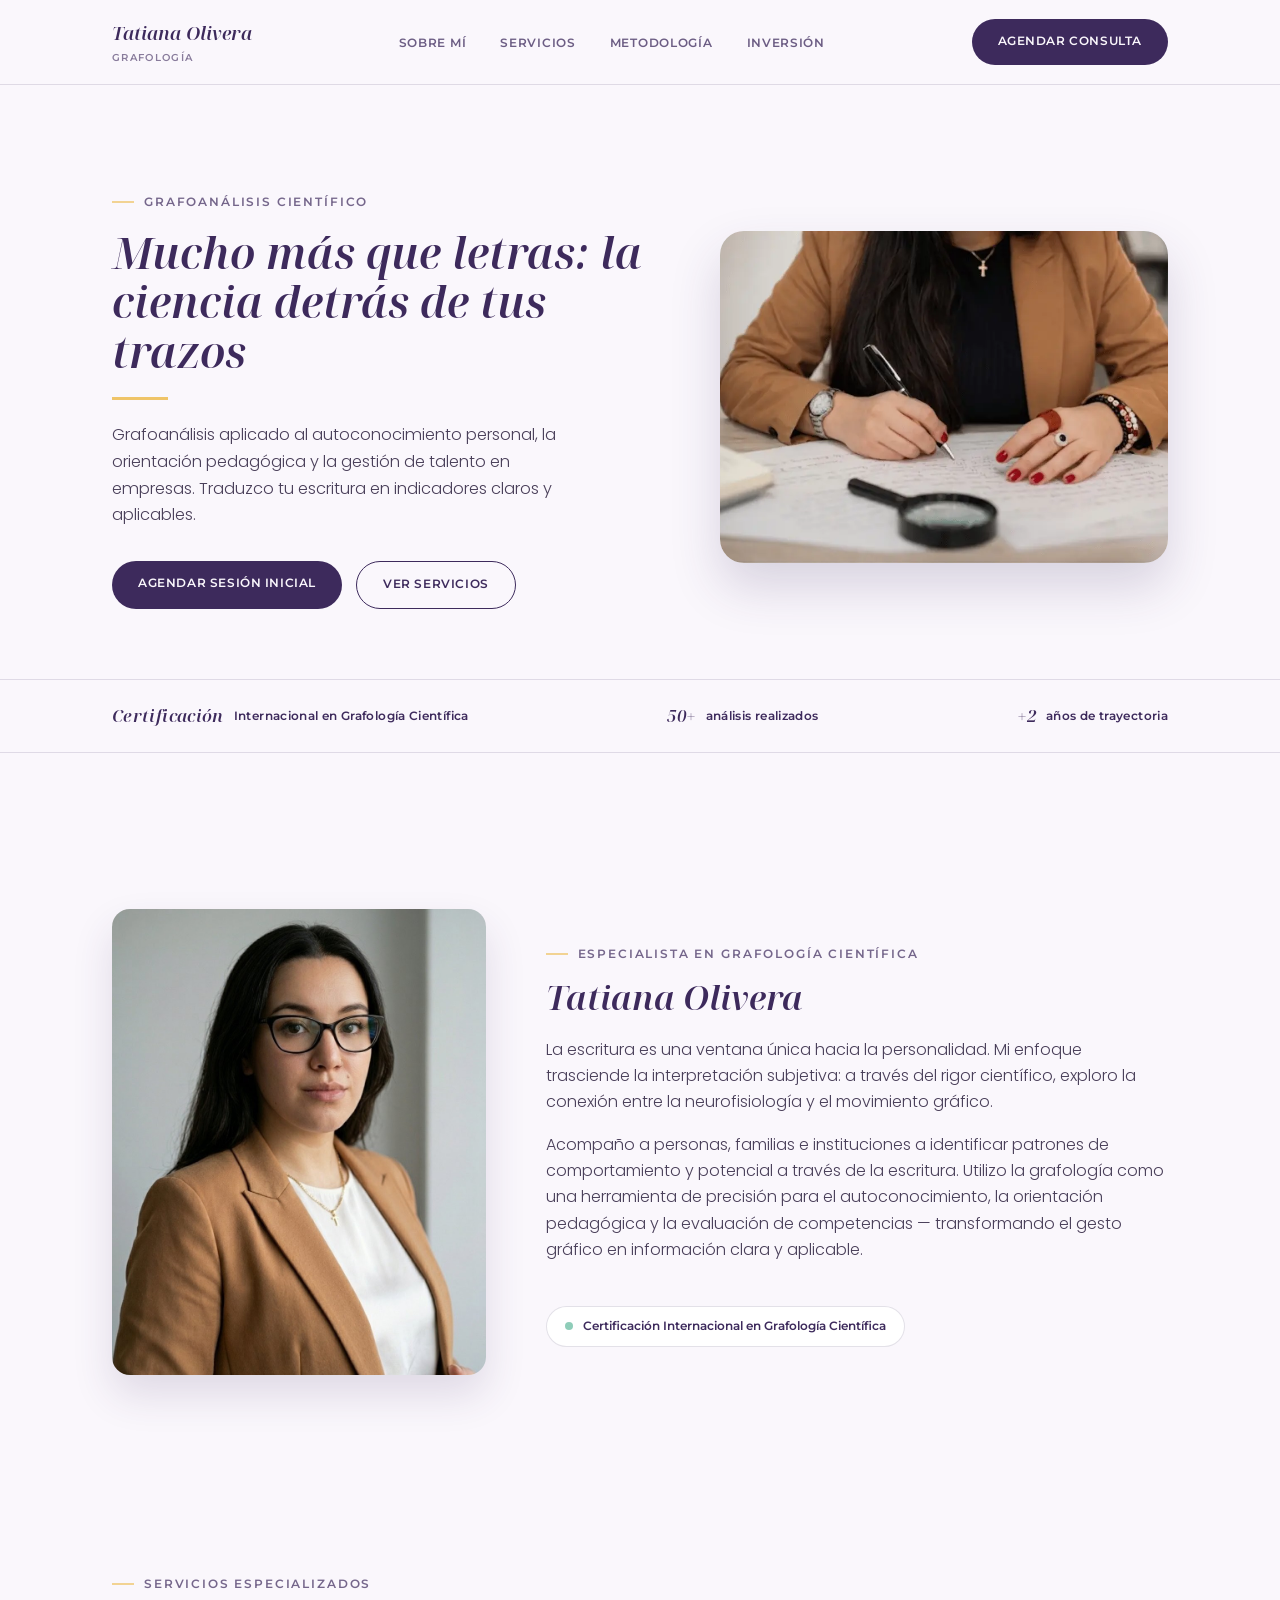
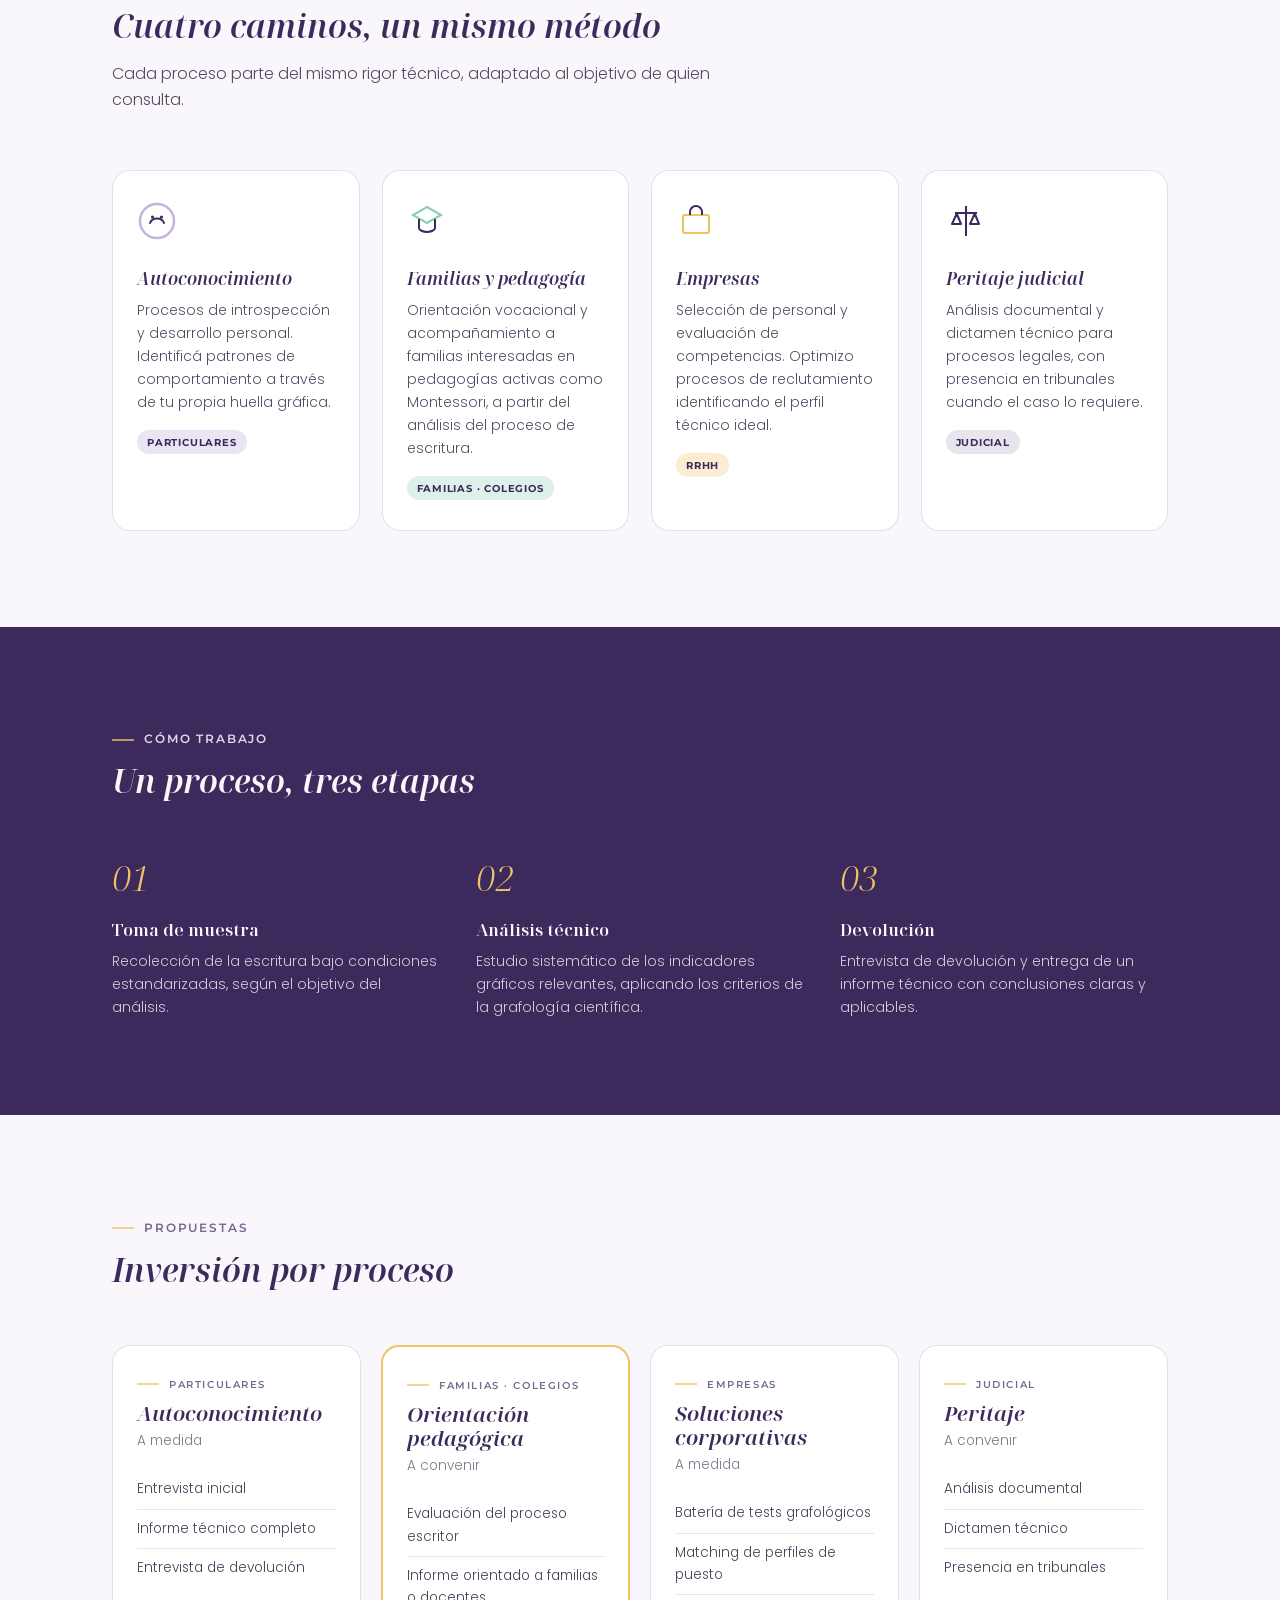
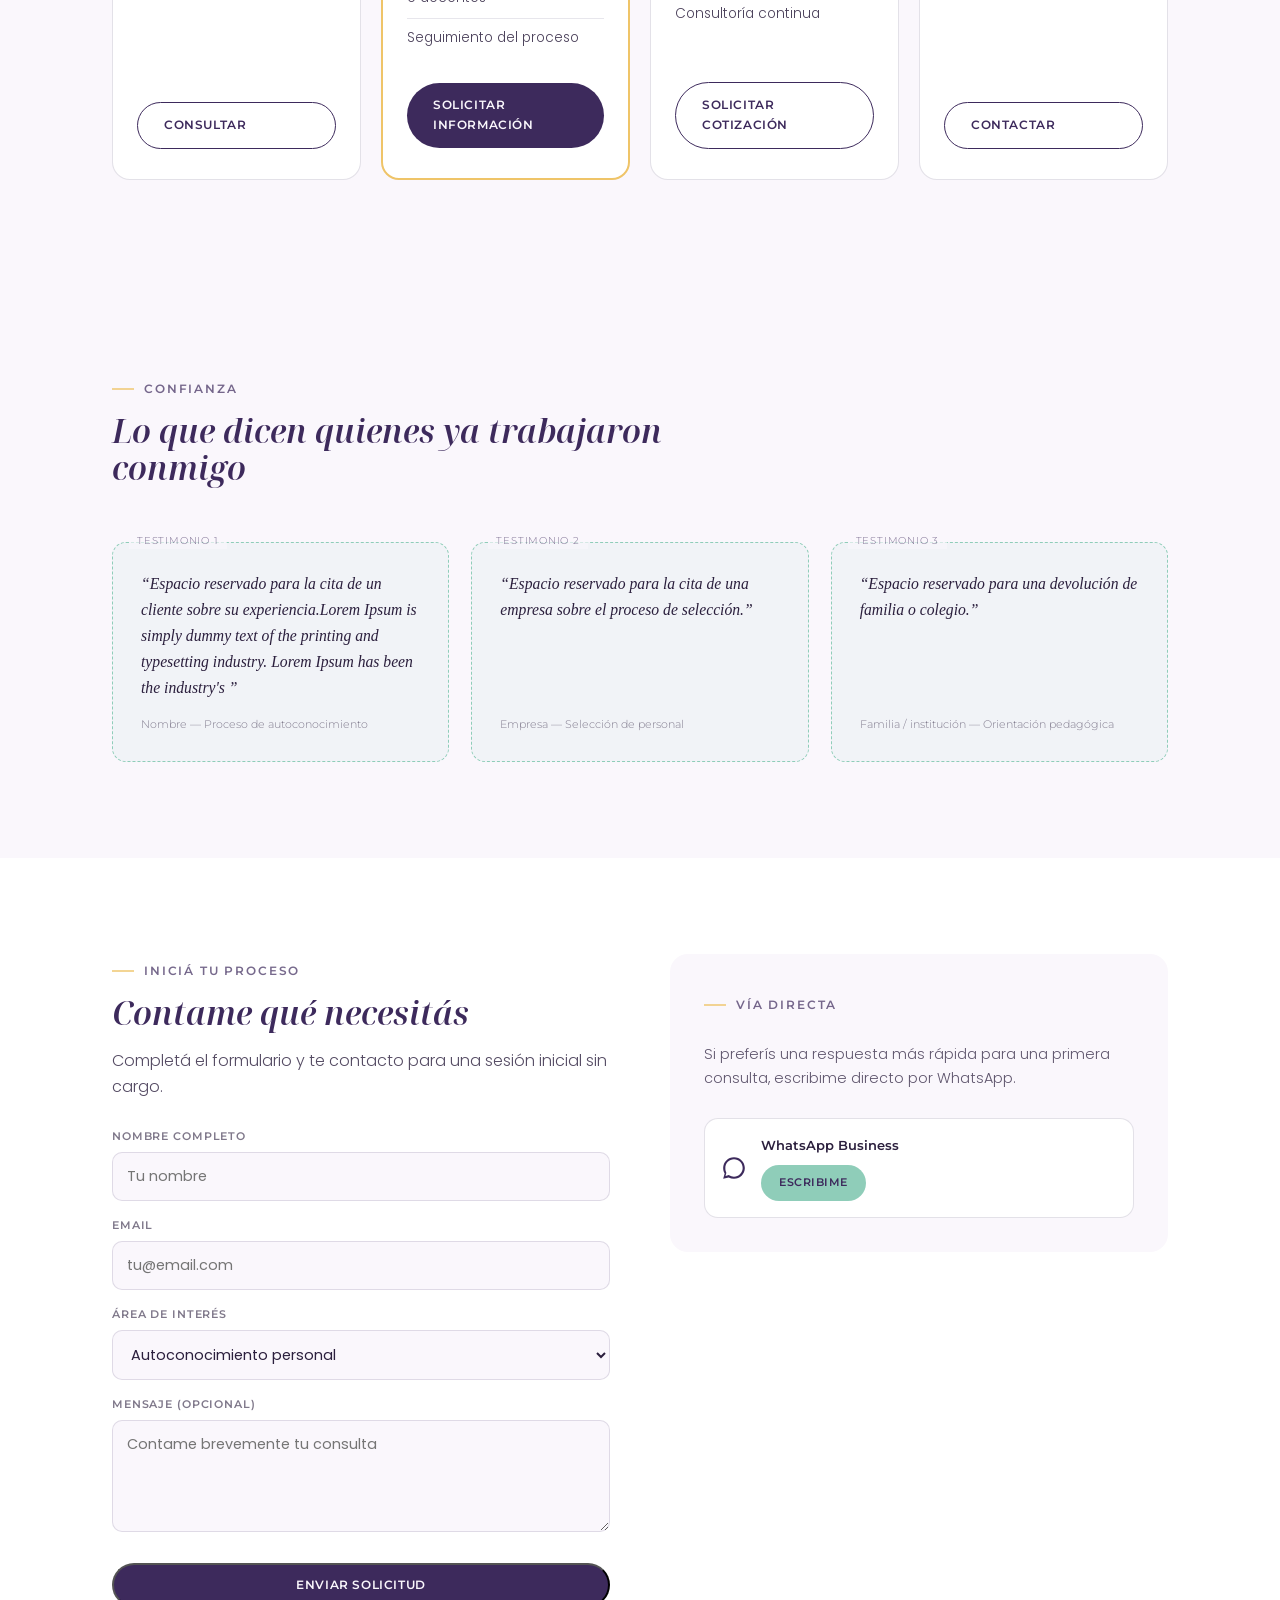
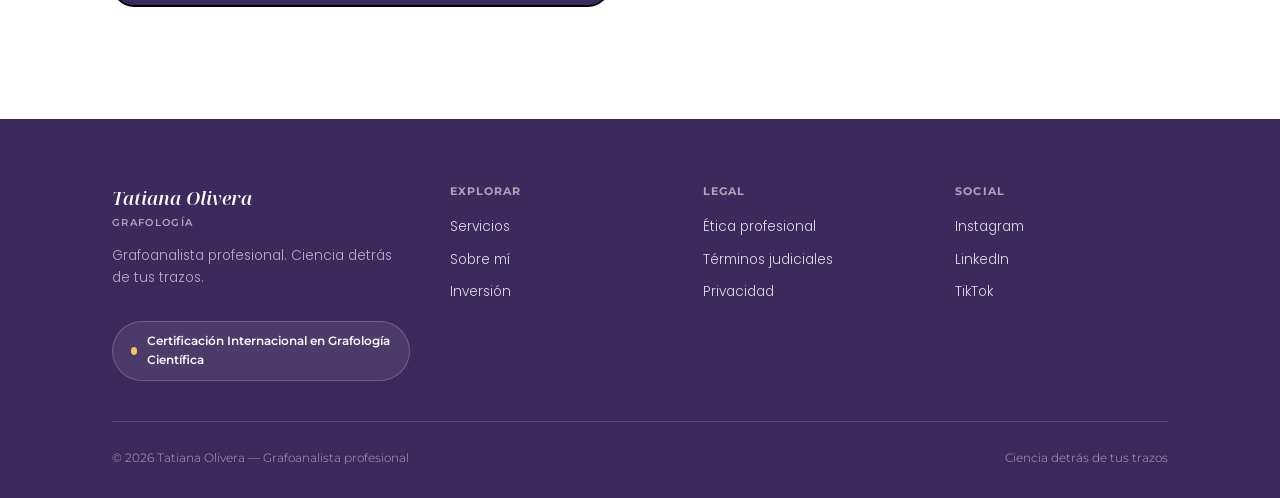
==== commit ca89c58f: "feat: menu hamburguesa añadido, botón para scrollear hacia arriba agregado." ====
--- a/index.html
+++ b/index.html
@@ -13,16 +13,40 @@
 
 <header>
   <nav class="wrap">
-    <div class="logo">Tatiana Olivera<span>Grafología</span></div>
+    <div class="logo">
+      <a href="#" style="text-decoration: none;">Tatiana Olivera</a>
+      <span>Grafología</span>
+    </div>
+    
+    <!-- Enlaces escritorio -->
     <ul class="navlinks">
+      <li><a href="#sobre-mi">Sobre mí</a></li>
       <li><a href="#servicios">Servicios</a></li>
       <li><a href="#metodologia">Metodología</a></li>
-      <li><a href="#sobre-mi">Sobre mí</a></li>
-      <li><a href="#inversion">Inversión</a></li>
-      <li><a href="#blog">Blog</a></li>
+      <li><a href="#inversion">Inversión</a></li> 
     </ul>
-    <a href="#contacto" class="btn btn-primary">Agendar consulta</a>
+
+    <!-- Botón escritorio -->
+    <a href="#contacto" class="btn btn-primary nav-cta">Agendar consulta</a>
+
+    <!-- Botón hamburguesa (Mobile) -->
+    <button class="nav-toggle" id="nav-toggle" aria-label="Abrir menú" aria-expanded="false">
+      <span></span>
+      <span></span>
+      <span></span>
+    </button>
   </nav>
+
+  <!-- Desplegable Mobile -->
+  <div class="mobile-menu" id="mobile-menu">
+    <ul class="mobile-menu-links">
+      <li><a href="#sobre-mi" class="mobile-link">Sobre mí</a></li>
+      <li><a href="#servicios" class="mobile-link">Servicios</a></li>
+      <li><a href="#metodologia" class="mobile-link">Metodología</a></li>
+      <li><a href="#inversion" class="mobile-link">Inversión</a></li>
+    </ul>
+    <a href="#contacto" class="btn btn-primary mobile-link">Agendar consulta</a>
+  </div>
 </header>
 
 <section class="hero">
@@ -39,21 +63,6 @@
     </div>
     <div data-reveal class="hero-photo-wrap">
       <img class="hero-illustration" alt="Análisis grafológico: lupa y muestra manuscrita" src="assets/Handwritting.webp">
-      <div class="pulver-badge">
-        <!-- SIGNATURE ILLUSTRATION: simbología del espacio de Max Pulver -->
-        <svg viewBox="0 0 150 160" xmlns="http://www.w3.org/2000/svg">
-          <rect x="15" y="25" width="120" height="110" rx="8" fill="none" stroke="#3D2A5C" stroke-opacity="0.18" stroke-width="1.2"/>
-          <line x1="75" y1="25" x2="75" y2="135" stroke="#C6B3E0" stroke-width="1" stroke-dasharray="3 4"/>
-          <line x1="15" y1="80" x2="135" y2="80" stroke="#C6B3E0" stroke-width="1" stroke-dasharray="3 4"/>
-          <circle cx="75" cy="80" r="4" fill="#EFC468"/>
-          <text x="75" y="14" text-anchor="middle" font-family="Montserrat, sans-serif" font-size="6.5" fill="#3D2A5C" opacity="0.62">IDEALISMO</text>
-          <text x="75" y="150" text-anchor="middle" font-family="Montserrat, sans-serif" font-size="6.5" fill="#3D2A5C" opacity="0.62">INSTINTO</text>
-          <text x="75" y="94" text-anchor="middle" font-family="Montserrat, sans-serif" font-size="6" fill="#3D2A5C" opacity="0.5">YO</text>
-          <text x="22" y="80" text-anchor="middle" font-family="Montserrat, sans-serif" font-size="6" fill="#3D2A5C" opacity="0.55" transform="rotate(-90 22 80)">PASADO</text>
-          <text x="128" y="80" text-anchor="middle" font-family="Montserrat, sans-serif" font-size="6" fill="#3D2A5C" opacity="0.55" transform="rotate(90 128 80)">FUTURO</text>
-        </svg>
-        <span class="pulver-caption">Simbología del espacio · M. Pulver</span>
-      </div>
     </div>
   </div>
   <div class="trustbar">
@@ -67,7 +76,7 @@
 
 <section class="about" id="sobre-mi">
   <div class="wrap">
-    <img class="photo-block" data-reveal alt="Retrato de Tatiana Olivera" src="[data-uri]">
+    <img class="photo-block" loading="lazy" data-reveal alt="Retrato de Tatiana Olivera" src="[data-uri]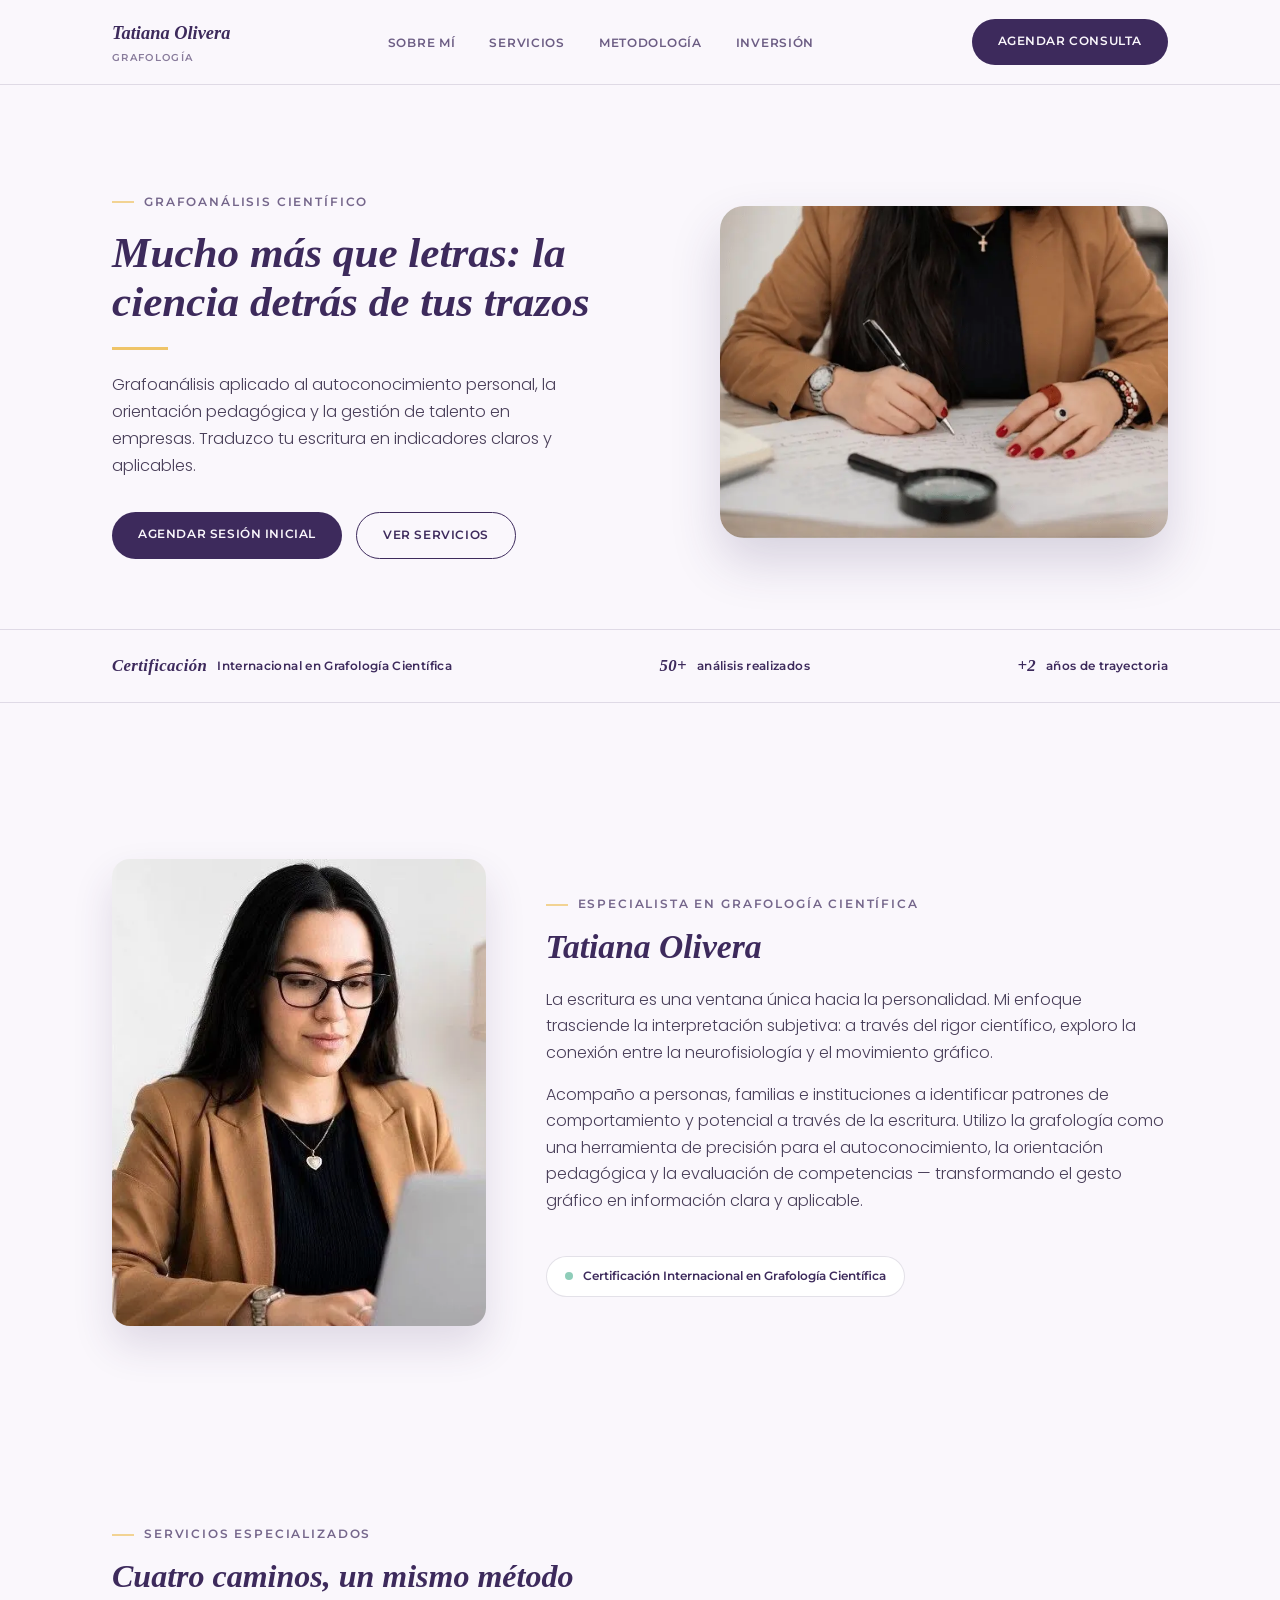
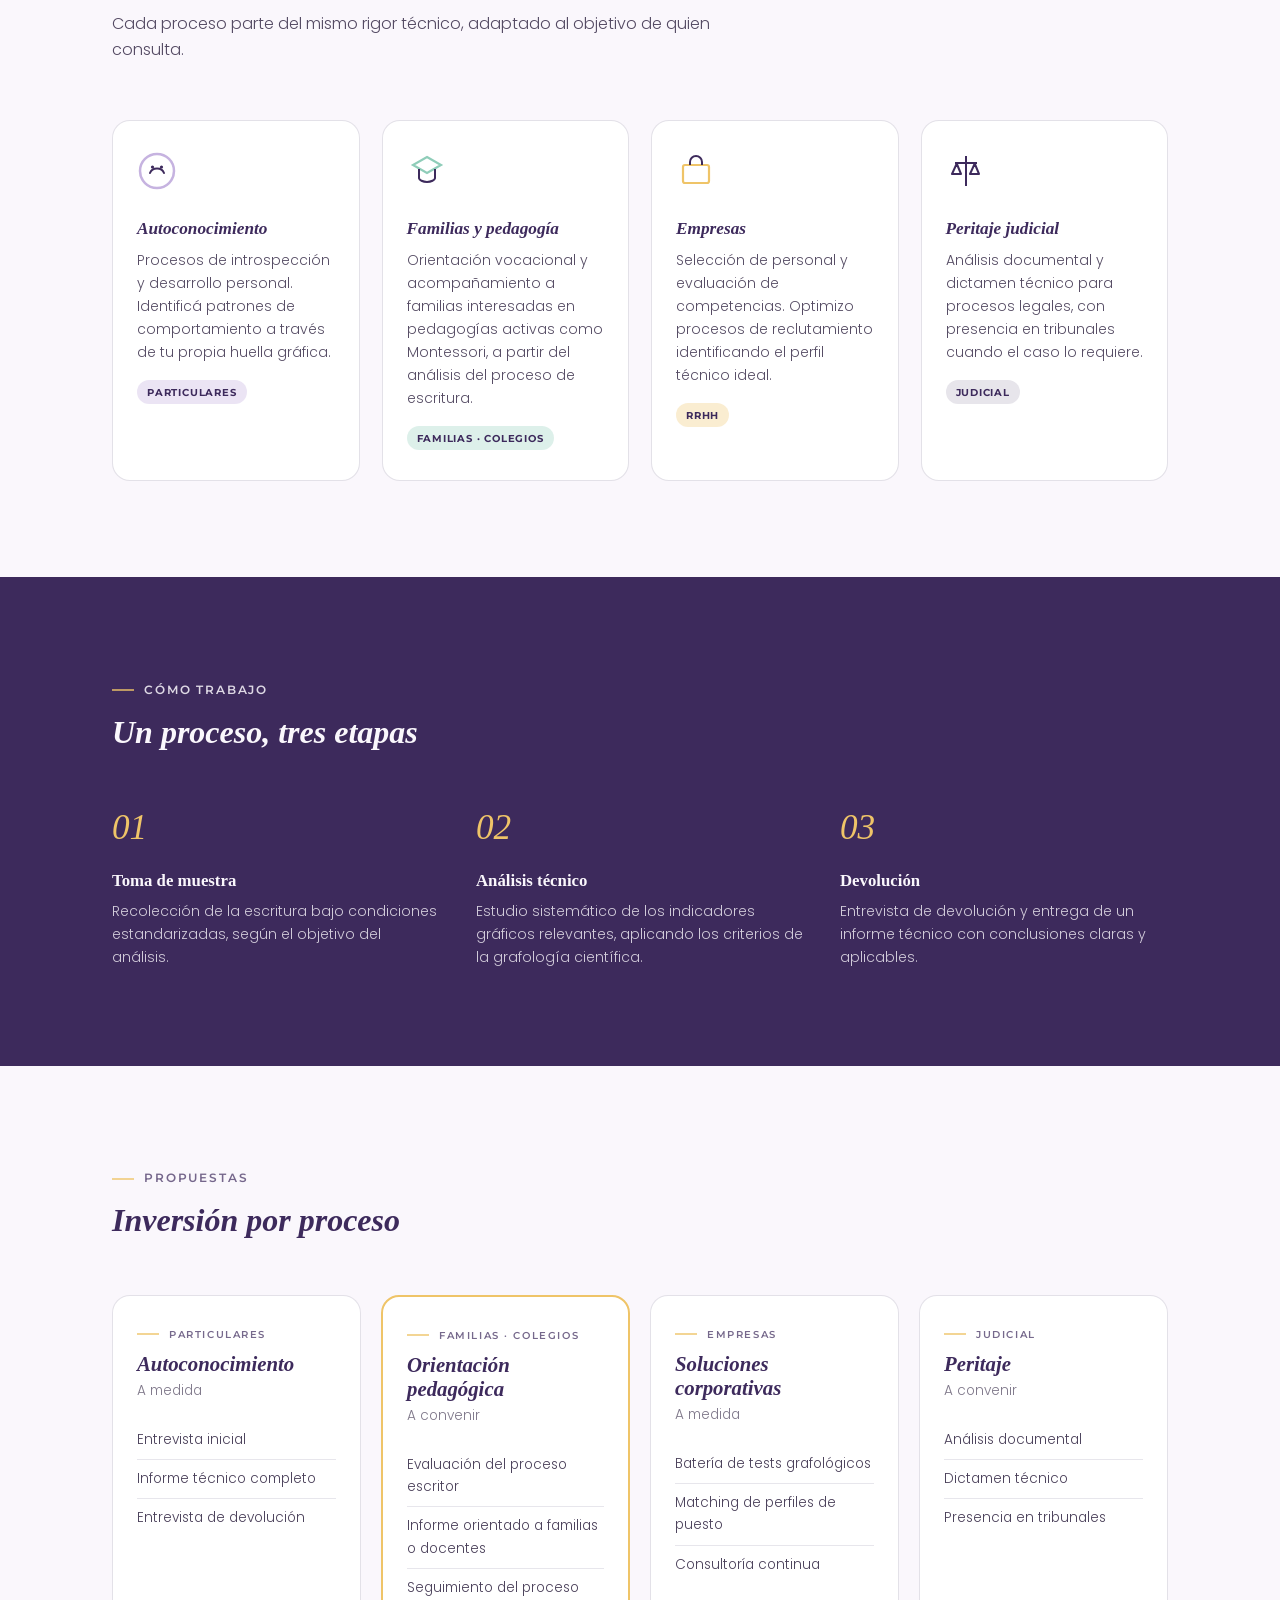
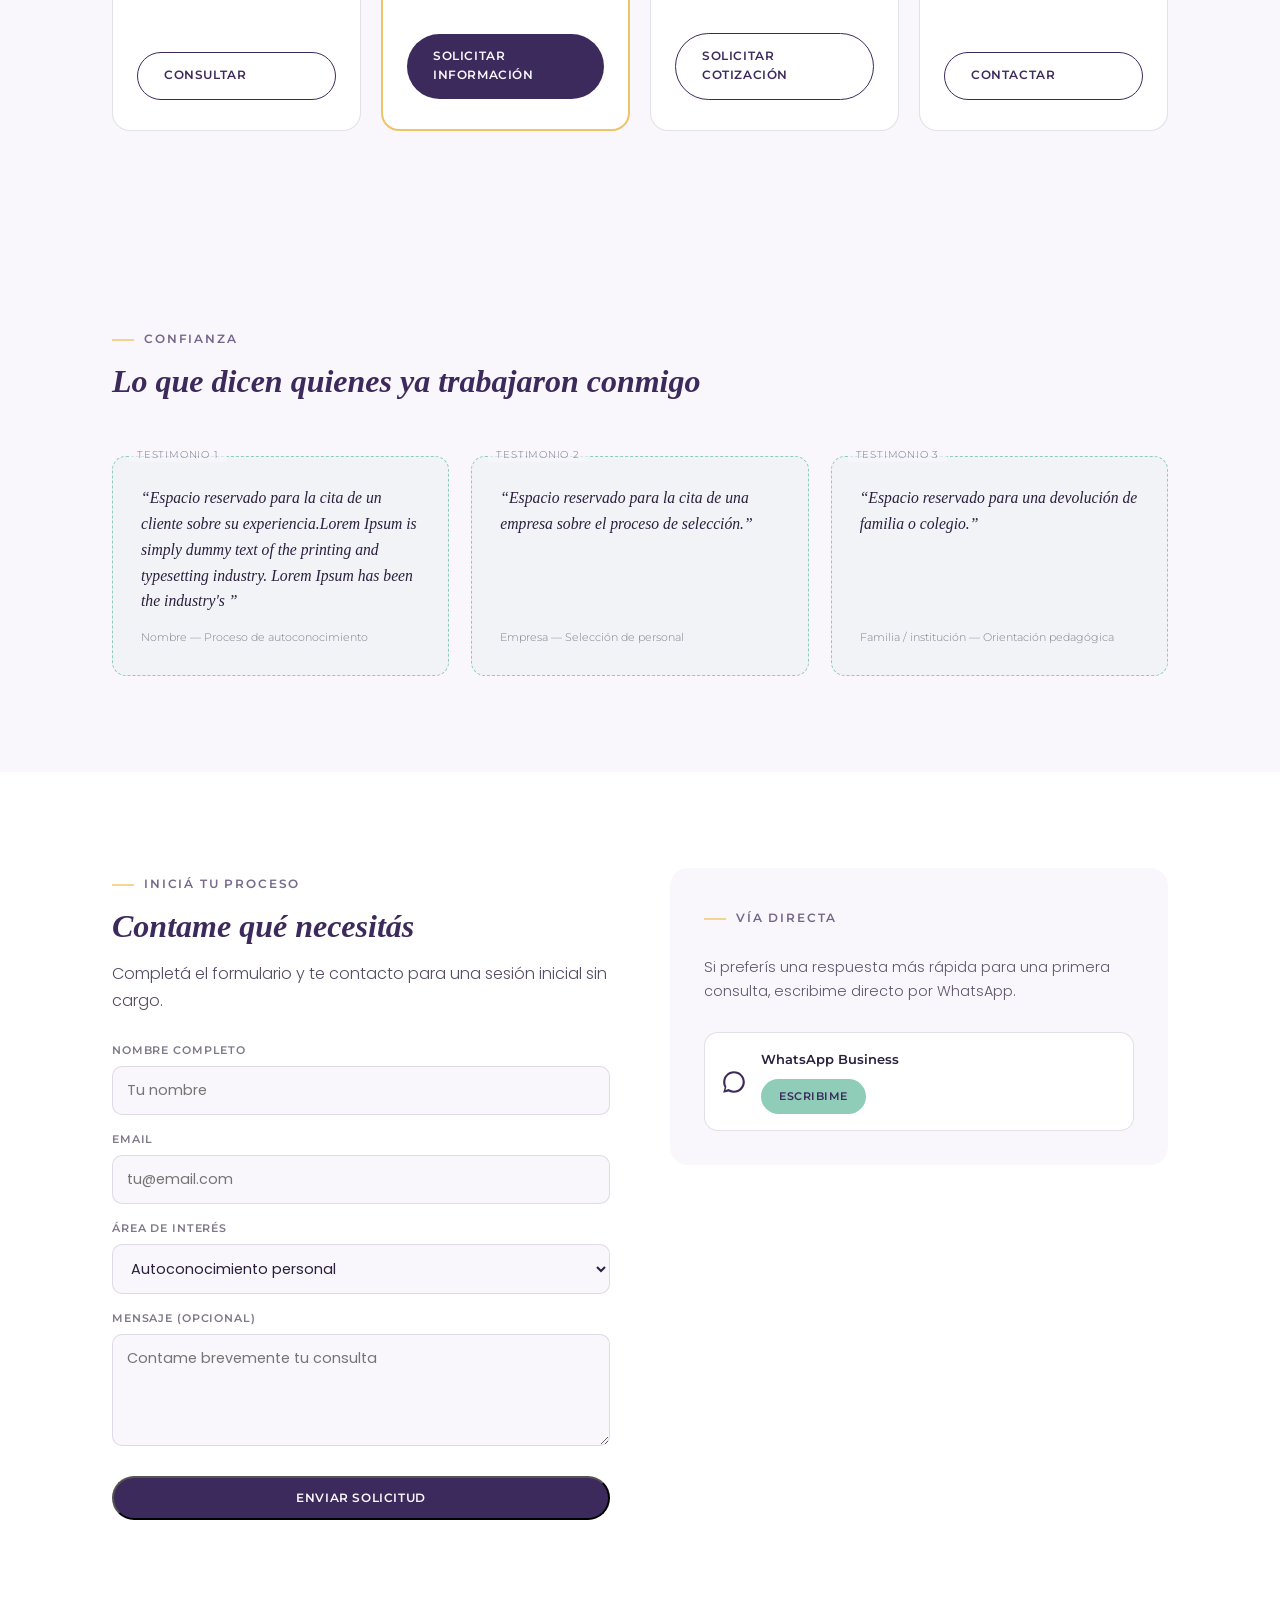
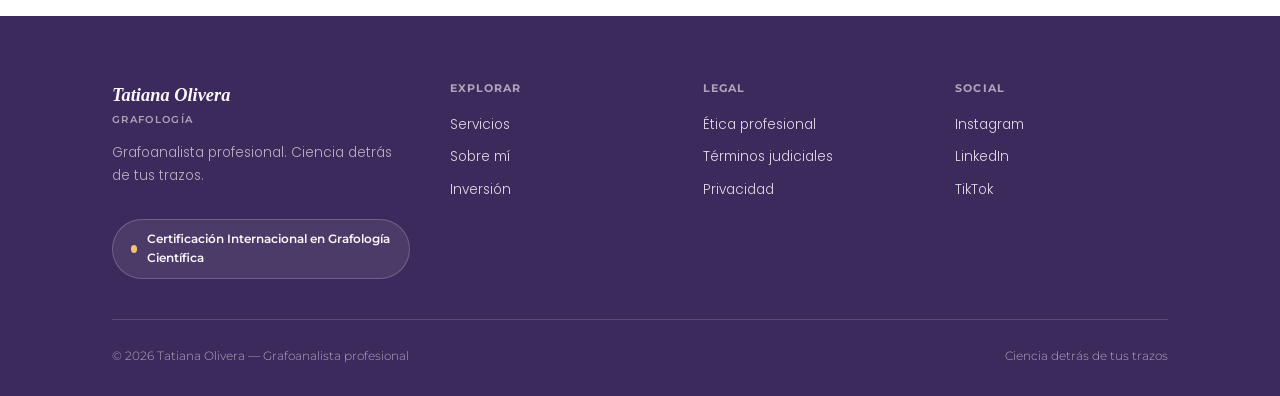
==== commit a2fbf55d: "Feat: Correcciones visuales, mejora de rendimiento y SEO." ====
--- a/index.html
+++ b/index.html
@@ -3,12 +3,47 @@
 <head>
 <meta charset="UTF-8">
 <meta name="viewport" content="width=device-width, initial-scale=1.0">
-<title>TO · Grafología — Guía de diseño</title>
-<link rel="preconnect" href="https://fonts.googleapis.com">
-<link rel="preconnect" href="https://fonts.gstatic.com" crossorigin>
-<link href="https://fonts.googleapis.com/css2?family=Noto+Serif+Display:ital,wght@0,500;0,600;1,500;1,600&family=Poppins:wght@300;400;500;600&family=Montserrat:wght@500;600;700&display=swap" rel="stylesheet">
+ 
+
+<title>Tatiana Olivera · Grafología Científica</title>
+<meta name="description" content="Grafoanálisis científico aplicado al autoconocimiento personal, la orientación pedagógica, la selección de personal (RRHH) y el peritaje judicial. Agendá tu sesión inicial con Tatiana Olivera.">
+<meta name="theme-color" content="#3D2A5C">
+<link rel="canonical" href="https://to-grafologia.netlify.app/">
+ 
+<!-- Open Graph -->
+<meta property="og:type" content="website">
+<meta property="og:locale" content="es_AR">
+<meta property="og:site_name" content="Tatiana Olivera · Grafología">
+<meta property="og:title" content="Tatiana Olivera · Grafología Científica">
+<meta property="og:description" content="Grafoanálisis aplicado al autoconocimiento, la orientación pedagógica y la gestión de talento en empresas.">
+<meta property="og:url" content="https://to-grafologia.netlify.app/">
+
+<meta property="og:image" content="https://to-grafologia.netlify.app/assets/Handwritting.webp">
+ 
+<!-- Twitter/X Card -->
+<meta name="twitter:card" content="summary_large_image">
+<meta name="twitter:title" content="Tatiana Olivera · Grafología Científica">
+<meta name="twitter:description" content="Grafoanálisis científico para autoconocimiento, familias, empresas y peritaje judicial.">
+<meta name="twitter:image" content="https://to-grafologia.netlify.app/assets/Handwritting.webp">
+<link rel="preconnect" href="https://fonts.bunny.net">
+<link href="https://fonts.bunny.net/css?family=montserrat:500,600,700|noto-serif-display:500,500i,600,600i|poppins:300,400,500,600" rel="stylesheet" />
 <link rel="stylesheet" href="styles.css">
-</head>
+ 
+<!-- Datos estructurados para buscadores -->
+<script type="application/ld+json">
+{
+  "@context": "https://schema.org",
+  "@type": "ProfessionalService",
+  "name": "Tatiana Olivera — Grafología Científica",
+  "description": "Grafoanálisis científico para autoconocimiento personal, orientación pedagógica, selección de personal (RRHH) y peritaje judicial.",
+  "url": "https://to-grafologia.netlify.app/",
+  "sameAs": [
+    "https://www.instagram.com/to.grafologia",
+    "https://www.linkedin.com/in/tatiana-olivera-139324359",
+    "https://www.tiktok.com/@to.grafologia"
+  ]
+}
+</script>
 <body>
 
 <header>
@@ -62,7 +97,7 @@
       </div>
     </div>
     <div data-reveal class="hero-photo-wrap">
-      <img class="hero-illustration" alt="Análisis grafológico: lupa y muestra manuscrita" src="assets/Handwritting.webp">
+      <img class="hero-illustration" fetchpriority="high" alt="Análisis grafológico: lupa y muestra manuscrita" src="assets/Handwritting.webp">
     </div>
   </div>
   <div class="trustbar">
@@ -73,10 +108,10 @@
     </div>
   </div>
 </section>
-
+<!--Sección Sobre Mi-->
 <section class="about" id="sobre-mi">
   <div class="wrap">
-    <img class="photo-block" loading="lazy" data-reveal alt="Retrato de Tatiana Olivera" src="[data-uri]">
+    <img class="photo-block" loading="lazy" data-reveal alt="Retrato de Tatiana Olivera" src="assets/retrato-Tatiana.webp" decoding="async">
     <div data-reveal>
       <span class="eyebrow">Especialista en grafología científica</span>
       <h2>Tatiana Olivera</h2>
@@ -87,6 +122,7 @@
   </div>
 </section>
 
+<!--Sección Servicios-->
 <section id="servicios">
   <div class="wrap">
     <div class="section-head" data-reveal>
@@ -123,6 +159,7 @@
   </div>
 </section>
 
+<!--Sección Metodologia-->
 <section class="method" id="metodologia">
   <div class="wrap">
     <span class="eyebrow">Cómo trabajo</span>
@@ -201,7 +238,7 @@
     </div>
   </div>
 </section>
-
+<!--Sección Testimonios-->
 <section>
   <div class="wrap">
     <div class="section-head" data-reveal>
@@ -241,6 +278,8 @@
   </div>
 </section>
 -->
+
+<!--Sección contacto-->
 <section class="contact" id="contacto">
   <div class="wrap">
     <div data-reveal>
@@ -298,6 +337,7 @@
   </div>
 </section>
 
+<!--FOOTER-->
 <footer>
   <div class="wrap">
     <div class="footer-grid">
@@ -398,7 +438,7 @@
     });
   });
 
-  // Lógica de Botón "Volver Arriba" (Aparece tras 350px de scroll)
+  // Lógica de Botón "Volver Arriba" 
   const backToTopBtn = document.getElementById('back-to-top');
 
   window.addEventListener('scroll', () => {
--- a/styles.css
+++ b/styles.css
@@ -261,7 +261,7 @@
   /* TESTIMONIOS */
   .testi-grid{display:grid; grid-template-columns:repeat(3,1fr); gap:22px;}
   .testi-card{padding:28px; min-height:170px; display:flex; flex-direction:column; justify-content:space-between;}
-  .testi-card p{font-style:italic; font-family:'Poppins', serif; font-size:0.98rem; margin:0 0 14px;}
+  .testi-card p{font-style:italic; font-family:'Noto Serif Display', serif; font-size:0.98rem; margin:0 0 14px;}
   .testi-card span{font-family:'Montserrat',sans-serif; font-size:0.7rem; opacity:0.55;}
   .logos-strip{margin-top:26px; padding:26px; text-align:center; font-family:'Montserrat',sans-serif; font-size:0.72rem; letter-spacing:0.04em; color:var(--eggplant); opacity:0.6;}
   @media (max-width:860px){ .testi-grid{grid-template-columns:1fr;} }
@@ -287,6 +287,16 @@
     width:100%; padding:13px 14px; border-radius:10px; border:1px solid var(--line);
     background:var(--cream); font-family:'Poppins',sans-serif; font-size:0.9rem; color:var(--ink);
   }
+  .form-alert{font-family:'Montserrat',sans-serif; font-size:0.8rem; line-height:1.5;}
+  .form-alert:empty{display:none;}
+  .form-alert.success{
+    color:var(--eggplant); background:rgba(143,205,185,0.28);
+    border:1px solid var(--mint); padding:12px 14px; border-radius:10px; margin-top:4px;
+  }
+  .form-alert.error{
+    color:#7A2E2E; background:rgba(122,46,46,0.08);
+    border:1px solid rgba(122,46,46,0.3); padding:12px 14px; border-radius:10px; margin-top:4px;
+  }
   .contact-side{background:var(--cream); border-radius:18px; padding:34px;}
   .contact-side .eyebrow{margin-bottom:14px;}
   .wa-box{display:flex; align-items:center; gap:14px; margin-top:22px; padding:16px; background:var(--white); border-radius:14px; border:1px solid var(--line);}
